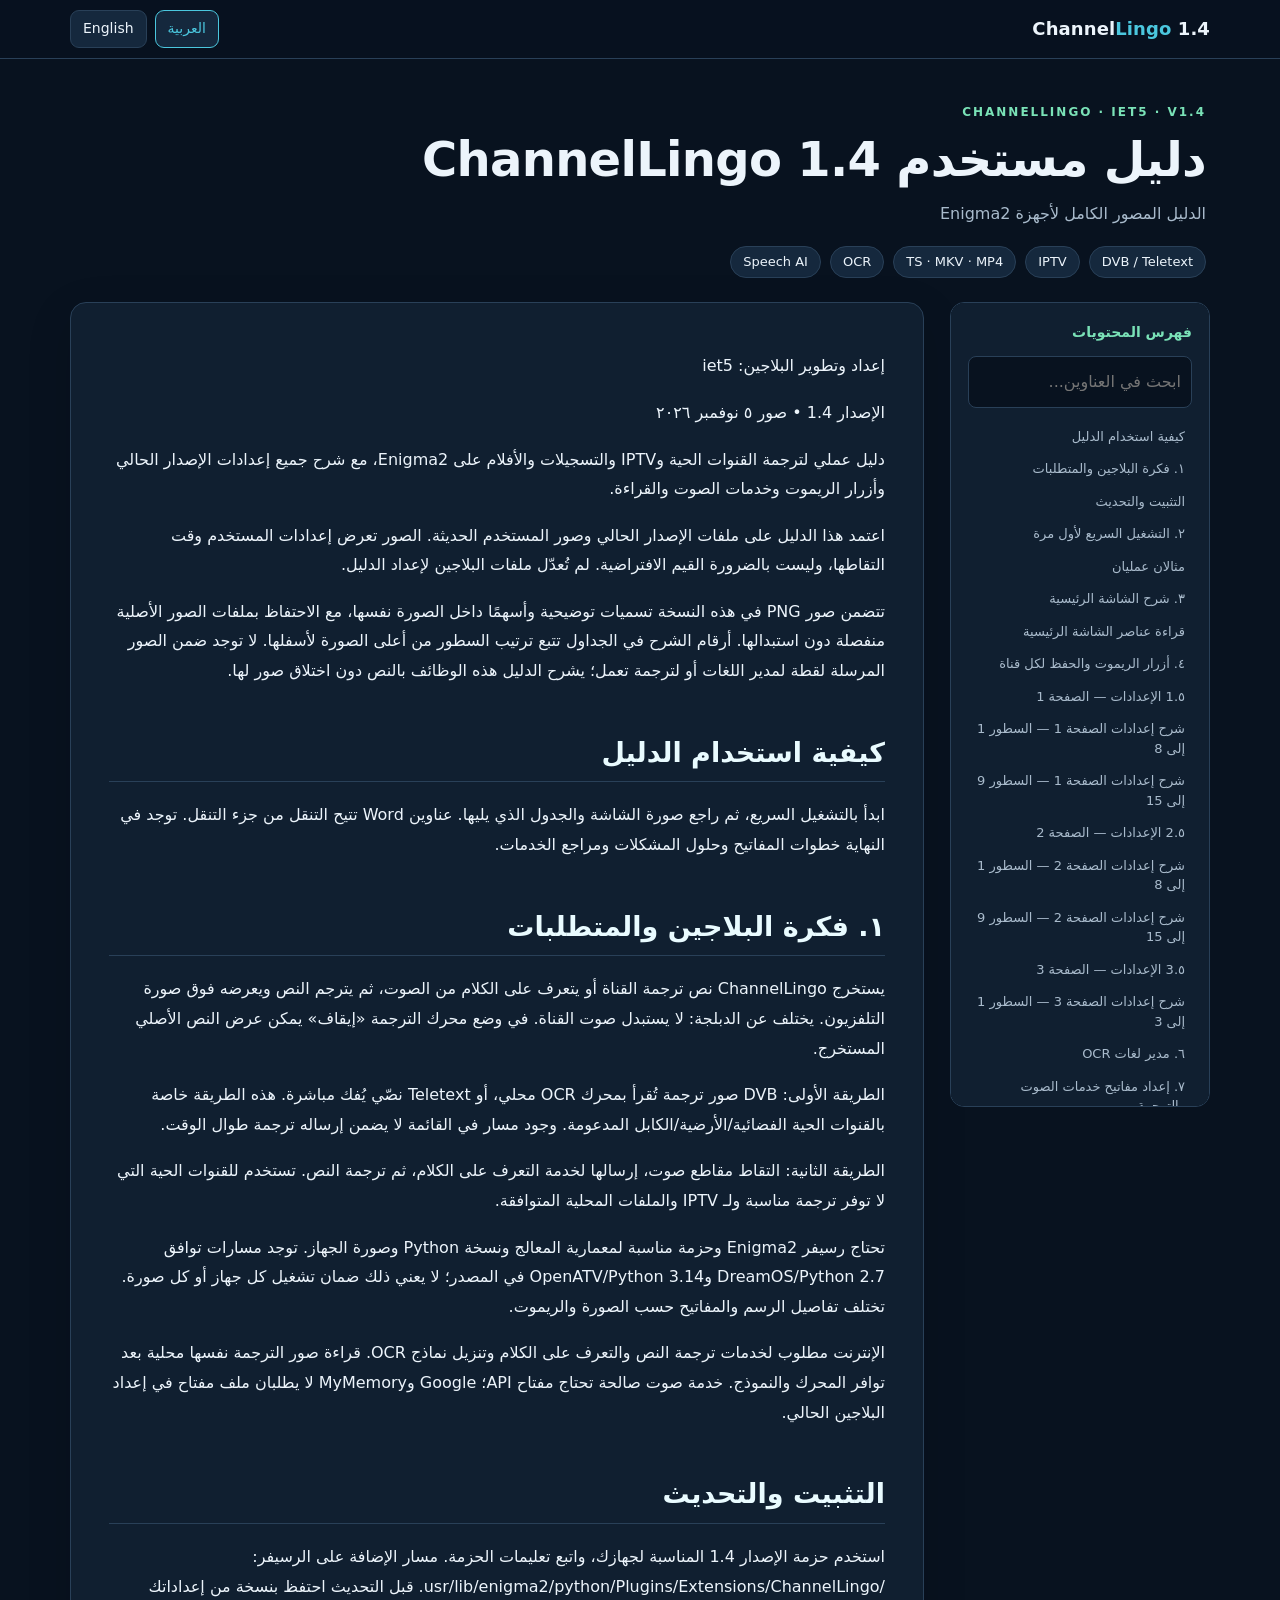
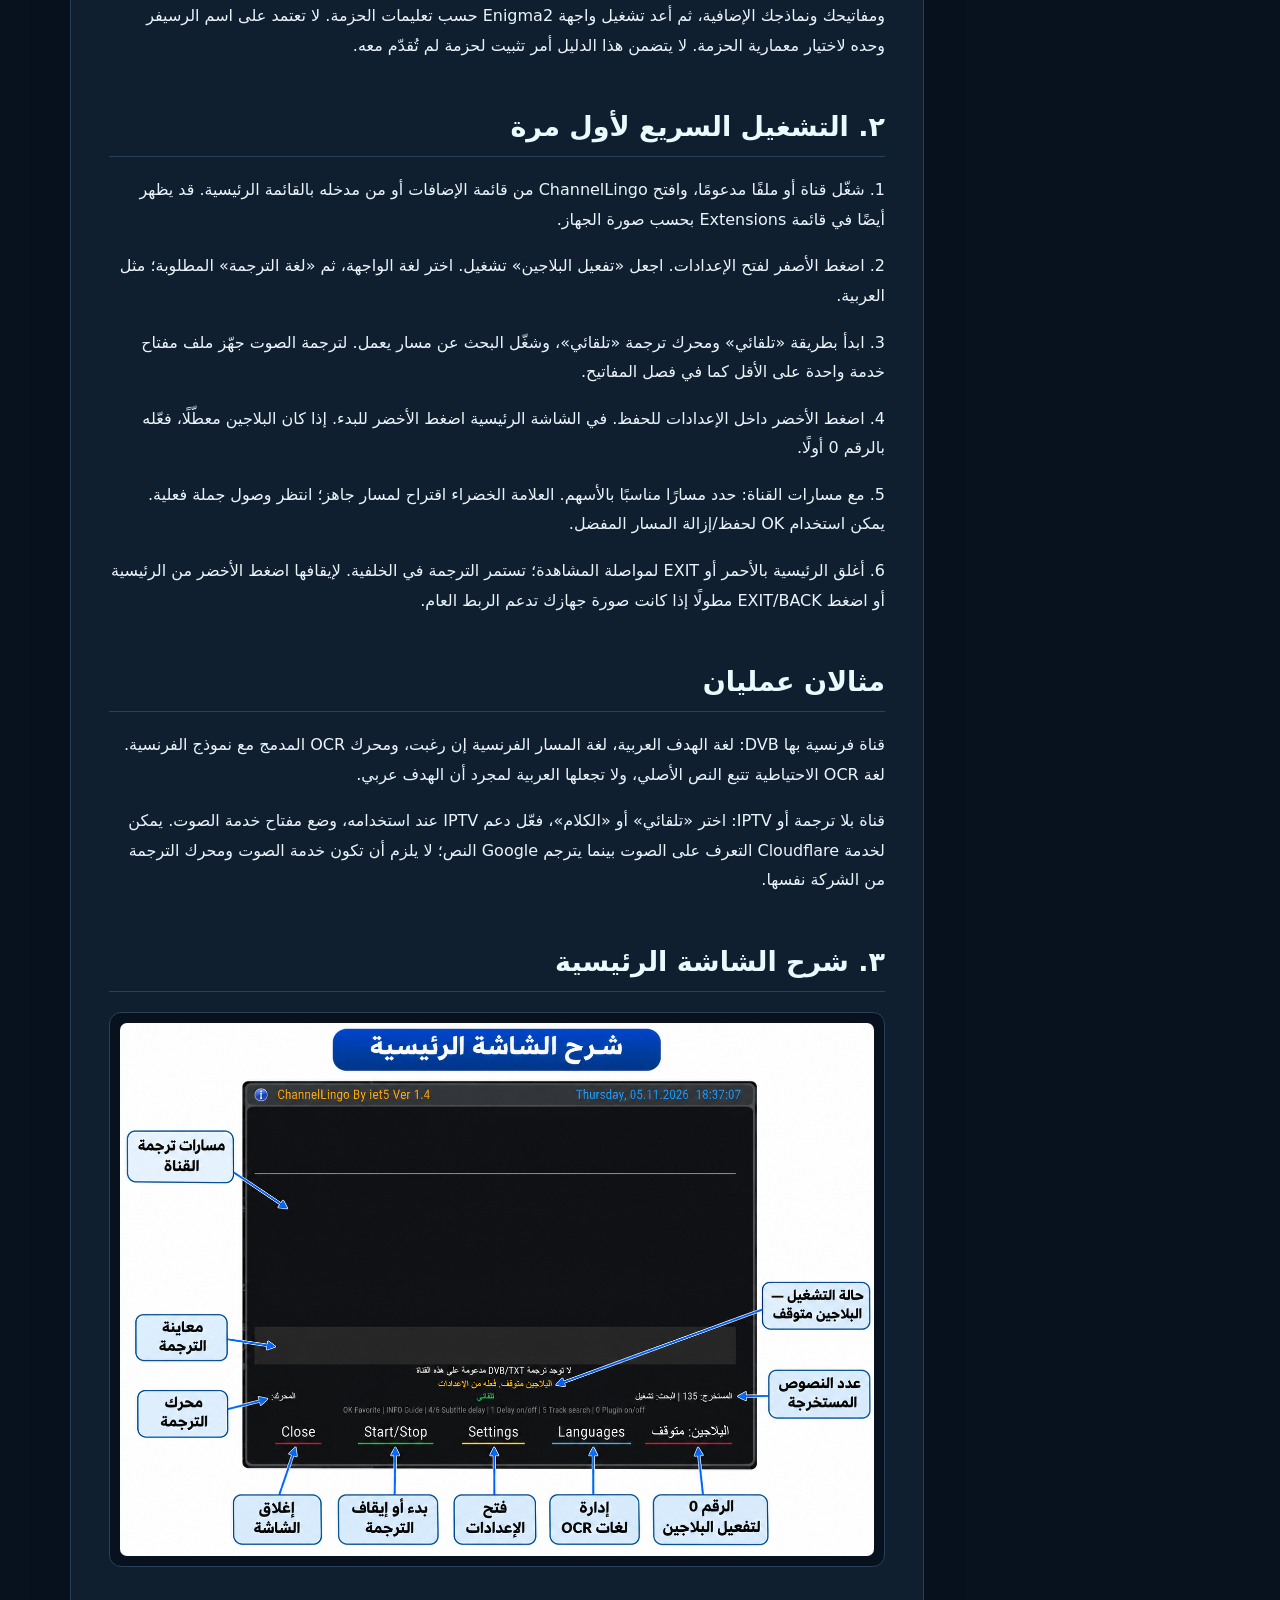
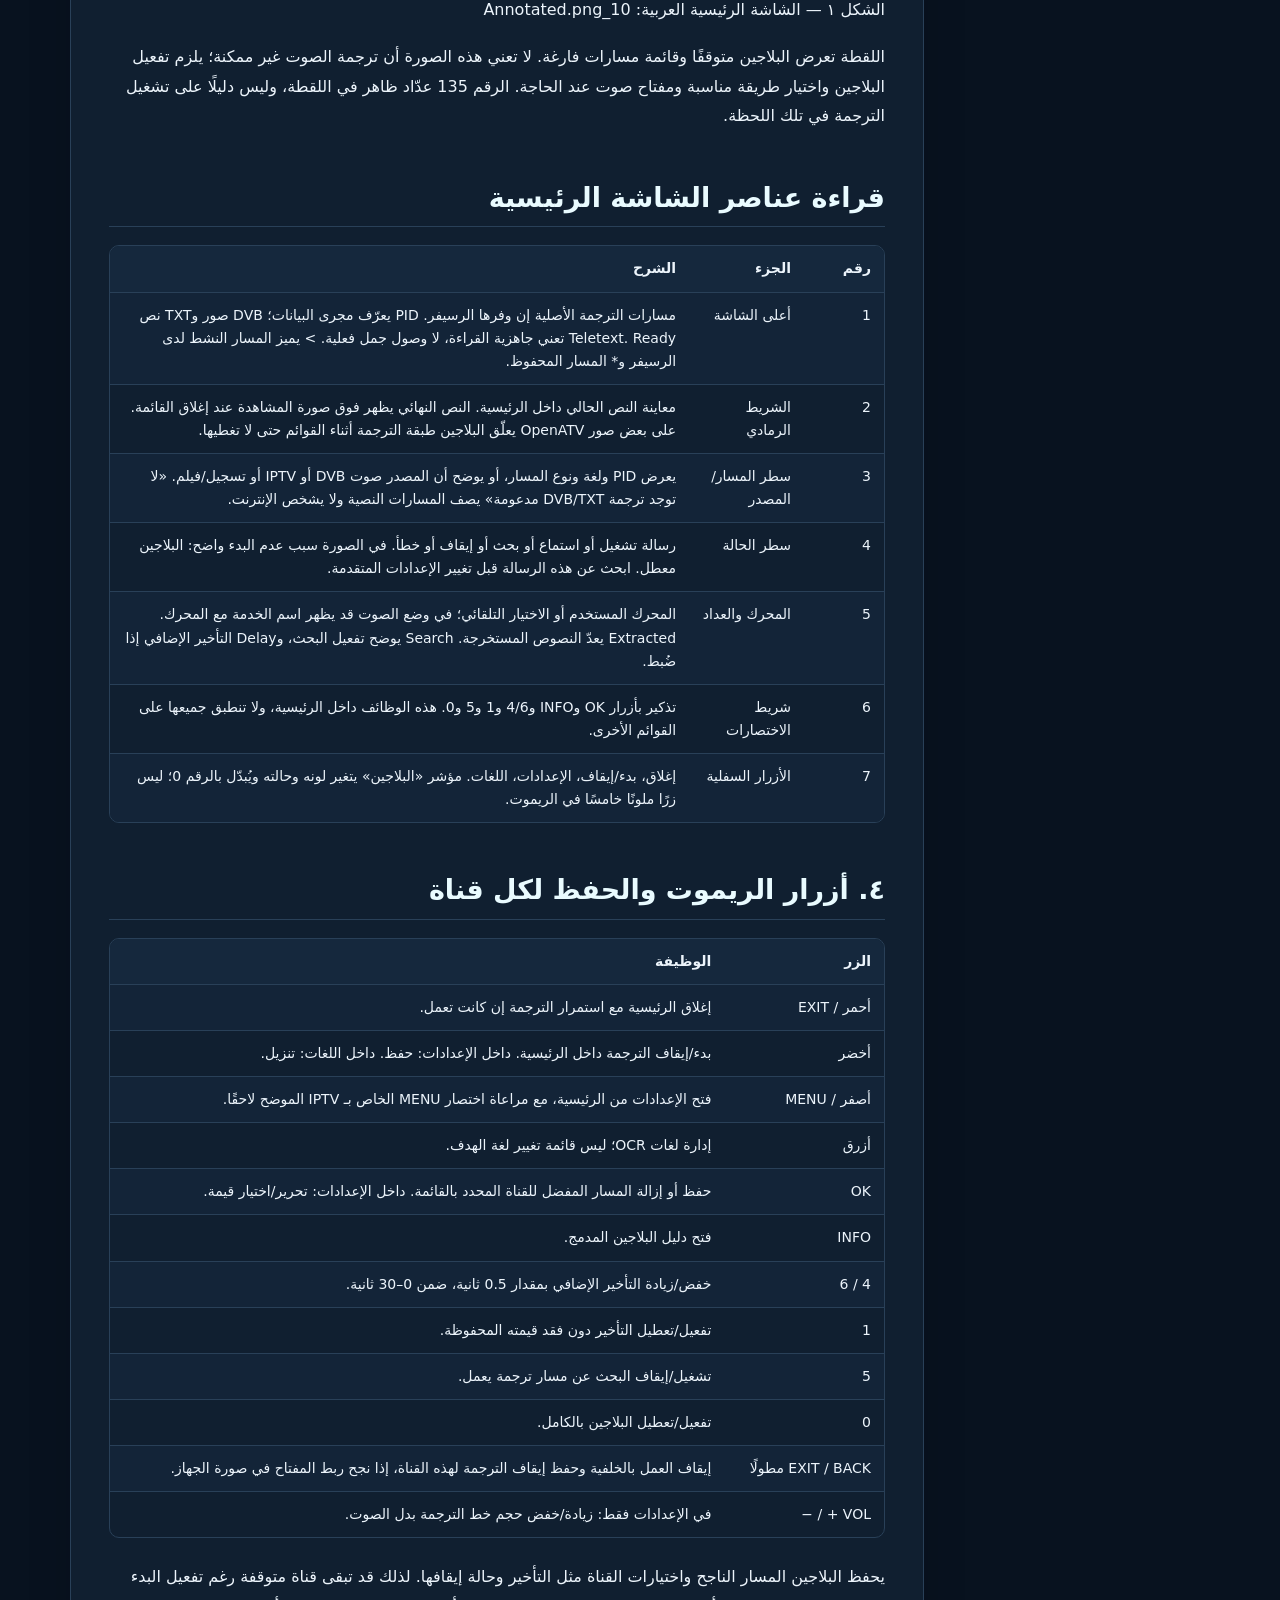
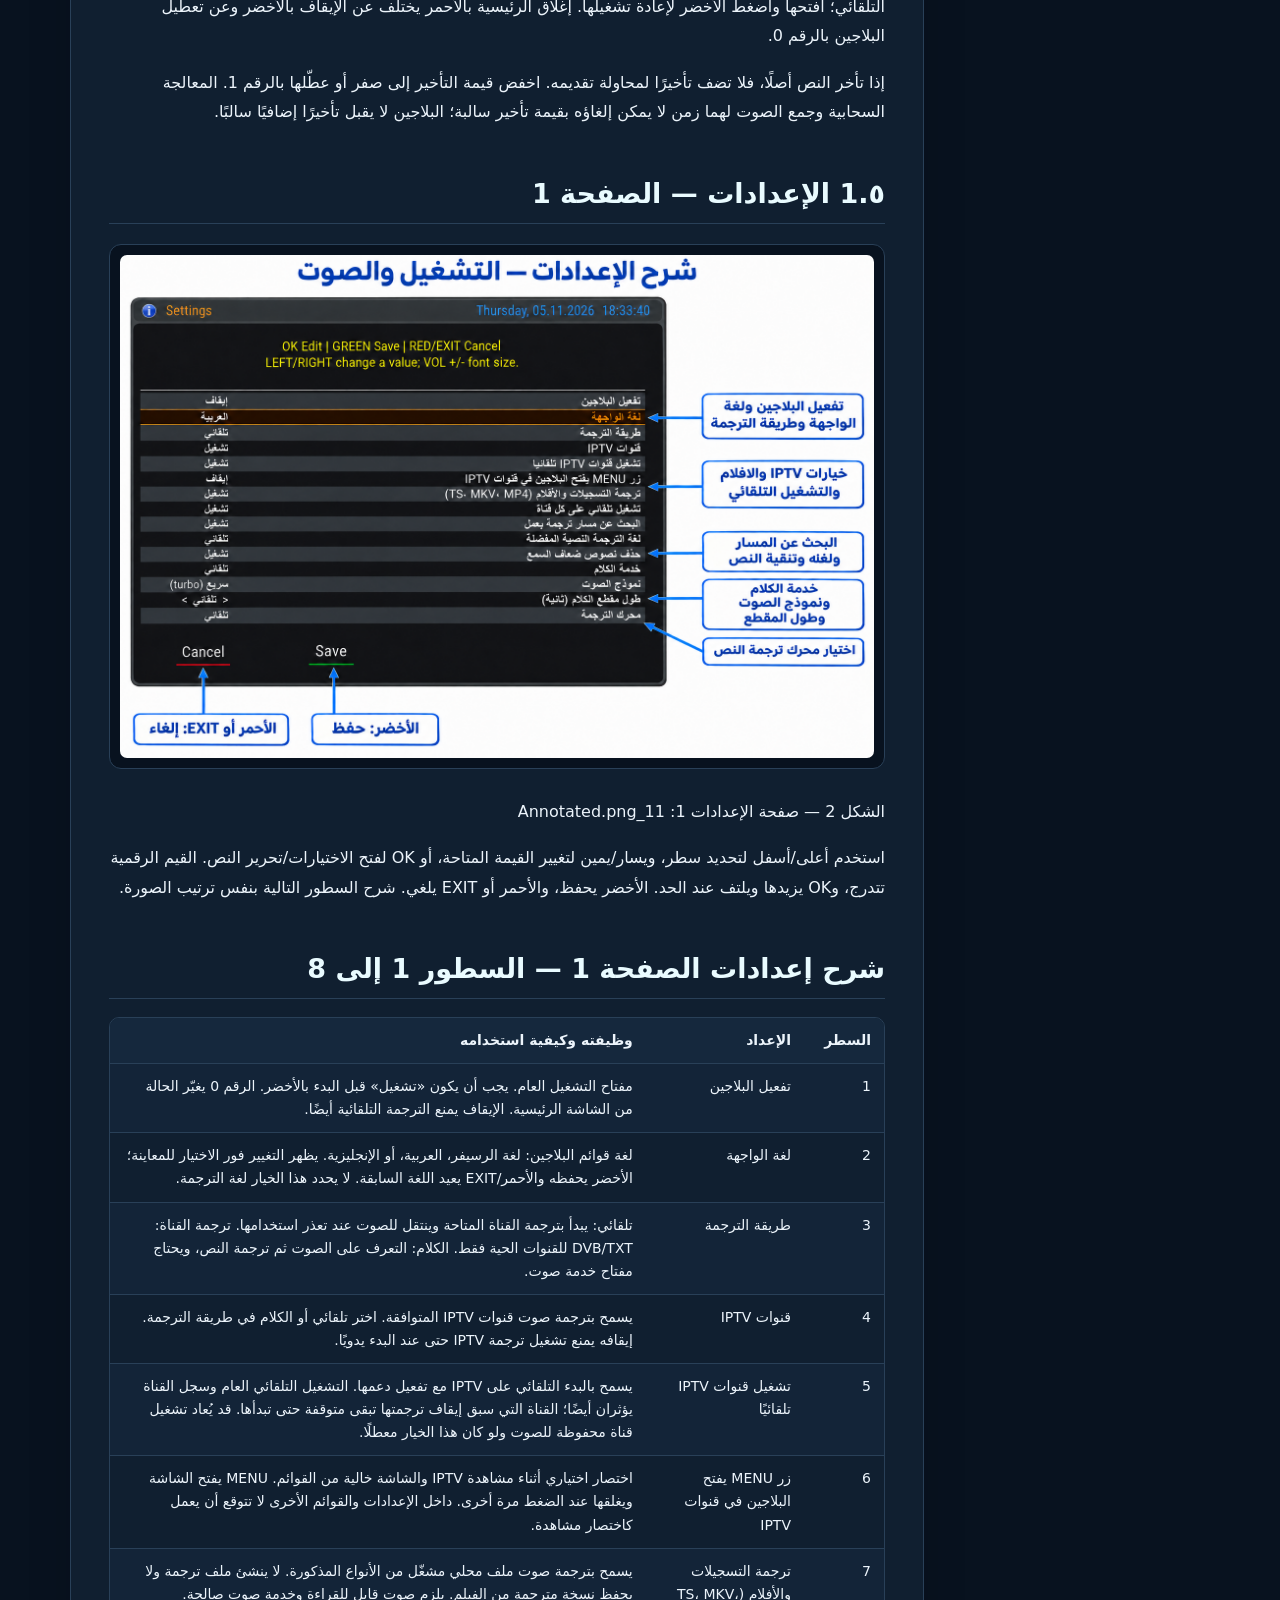
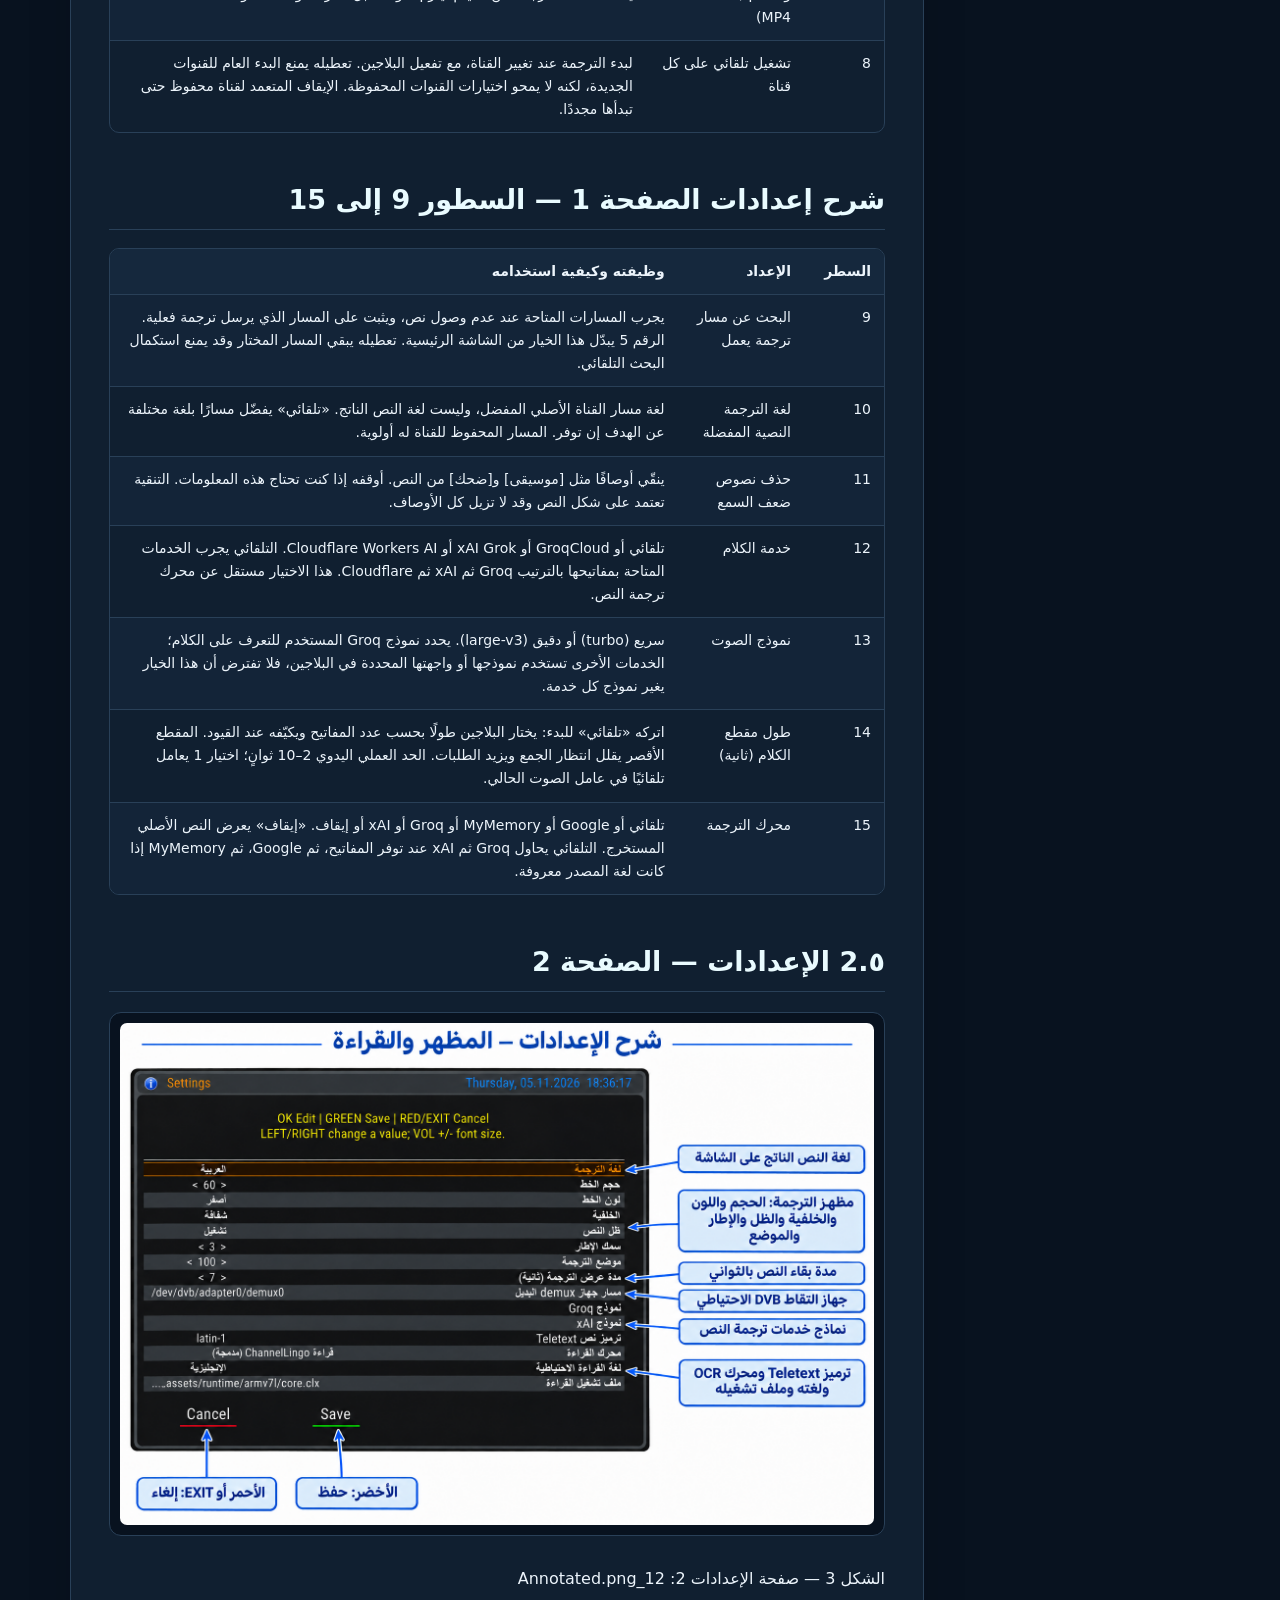
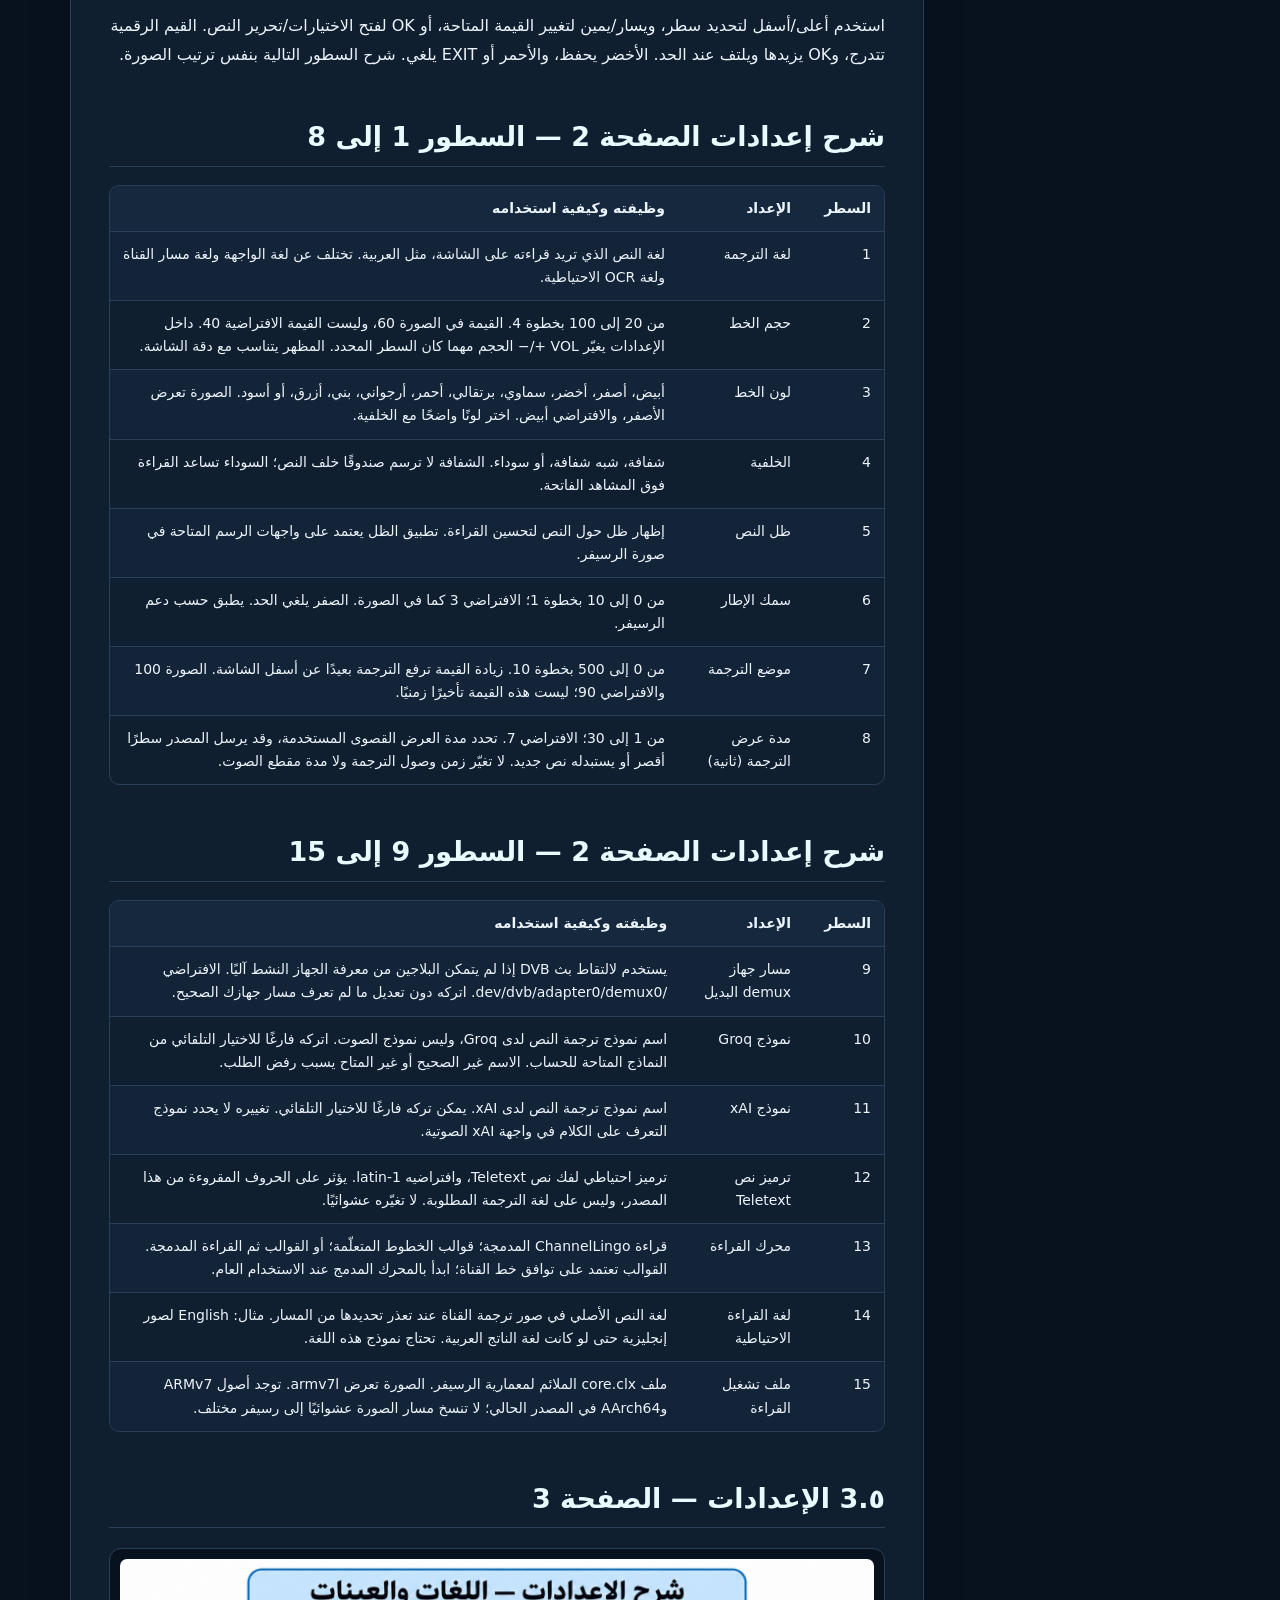
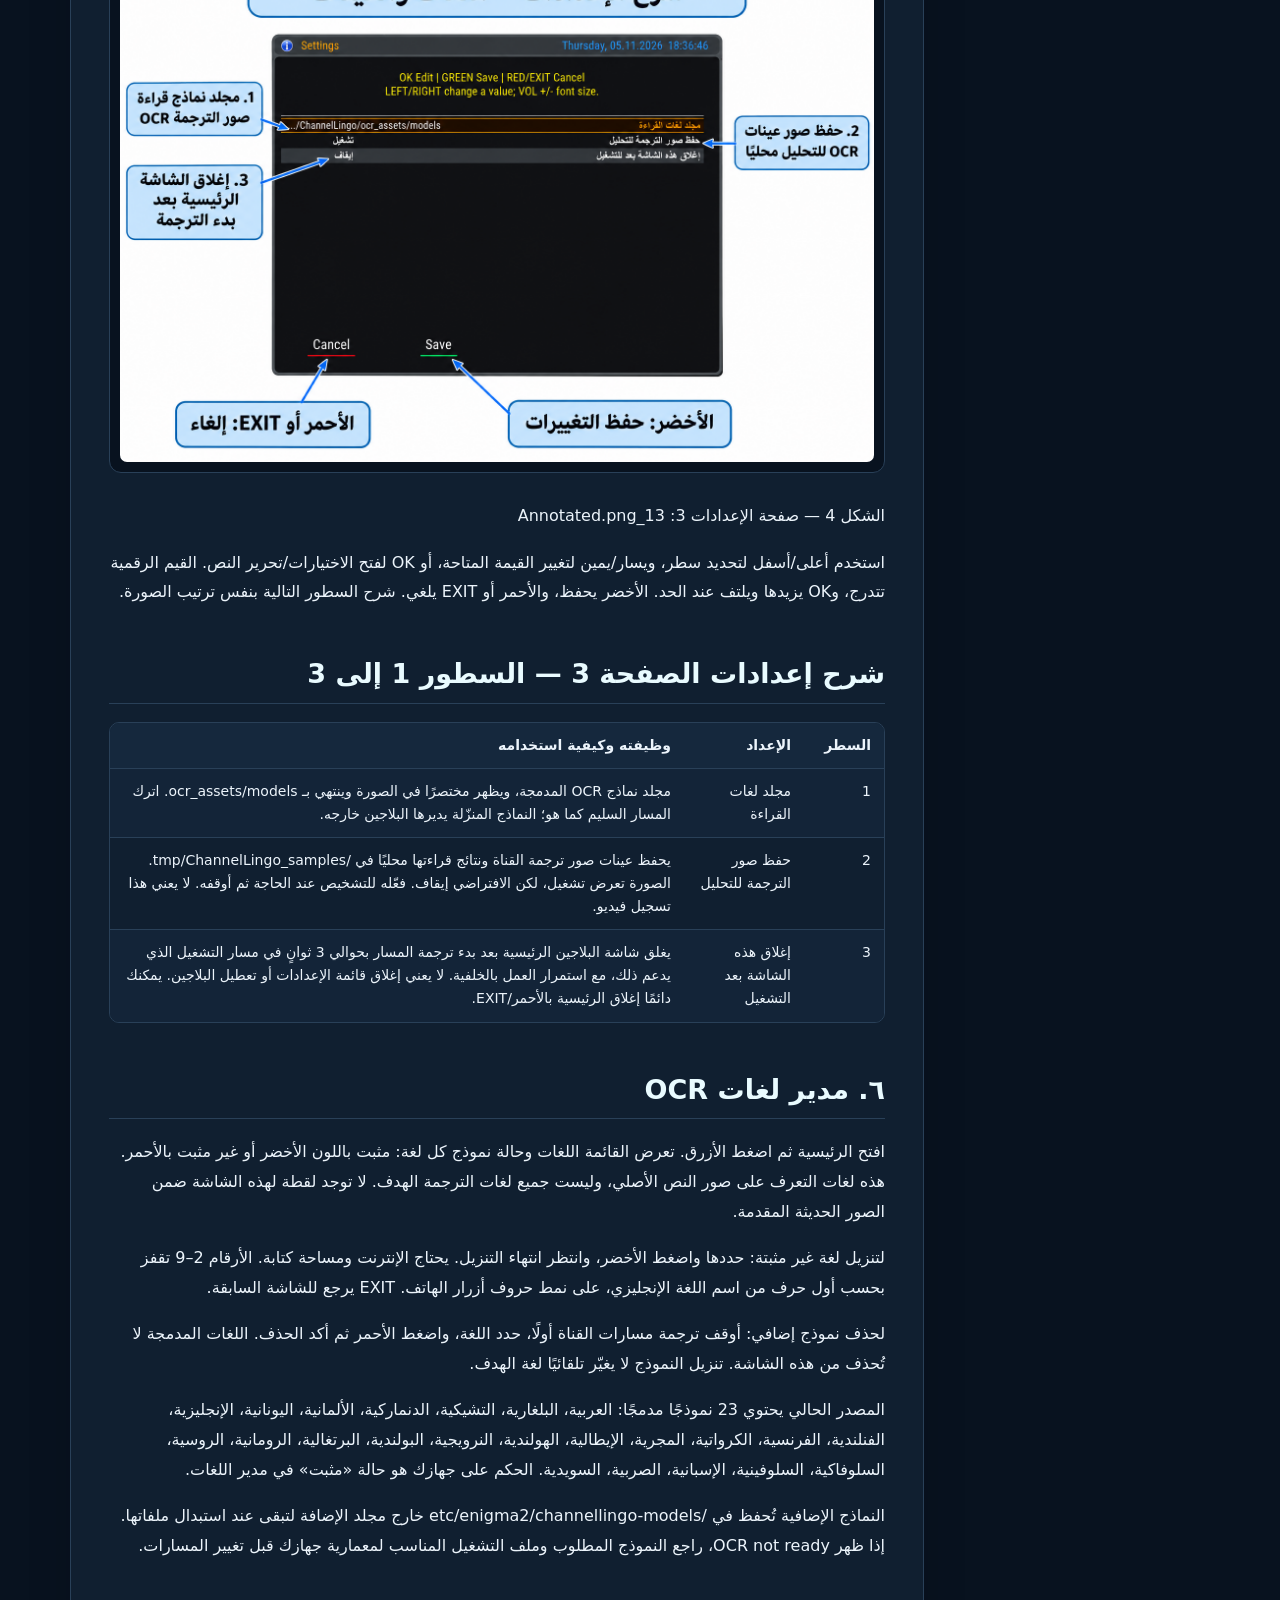
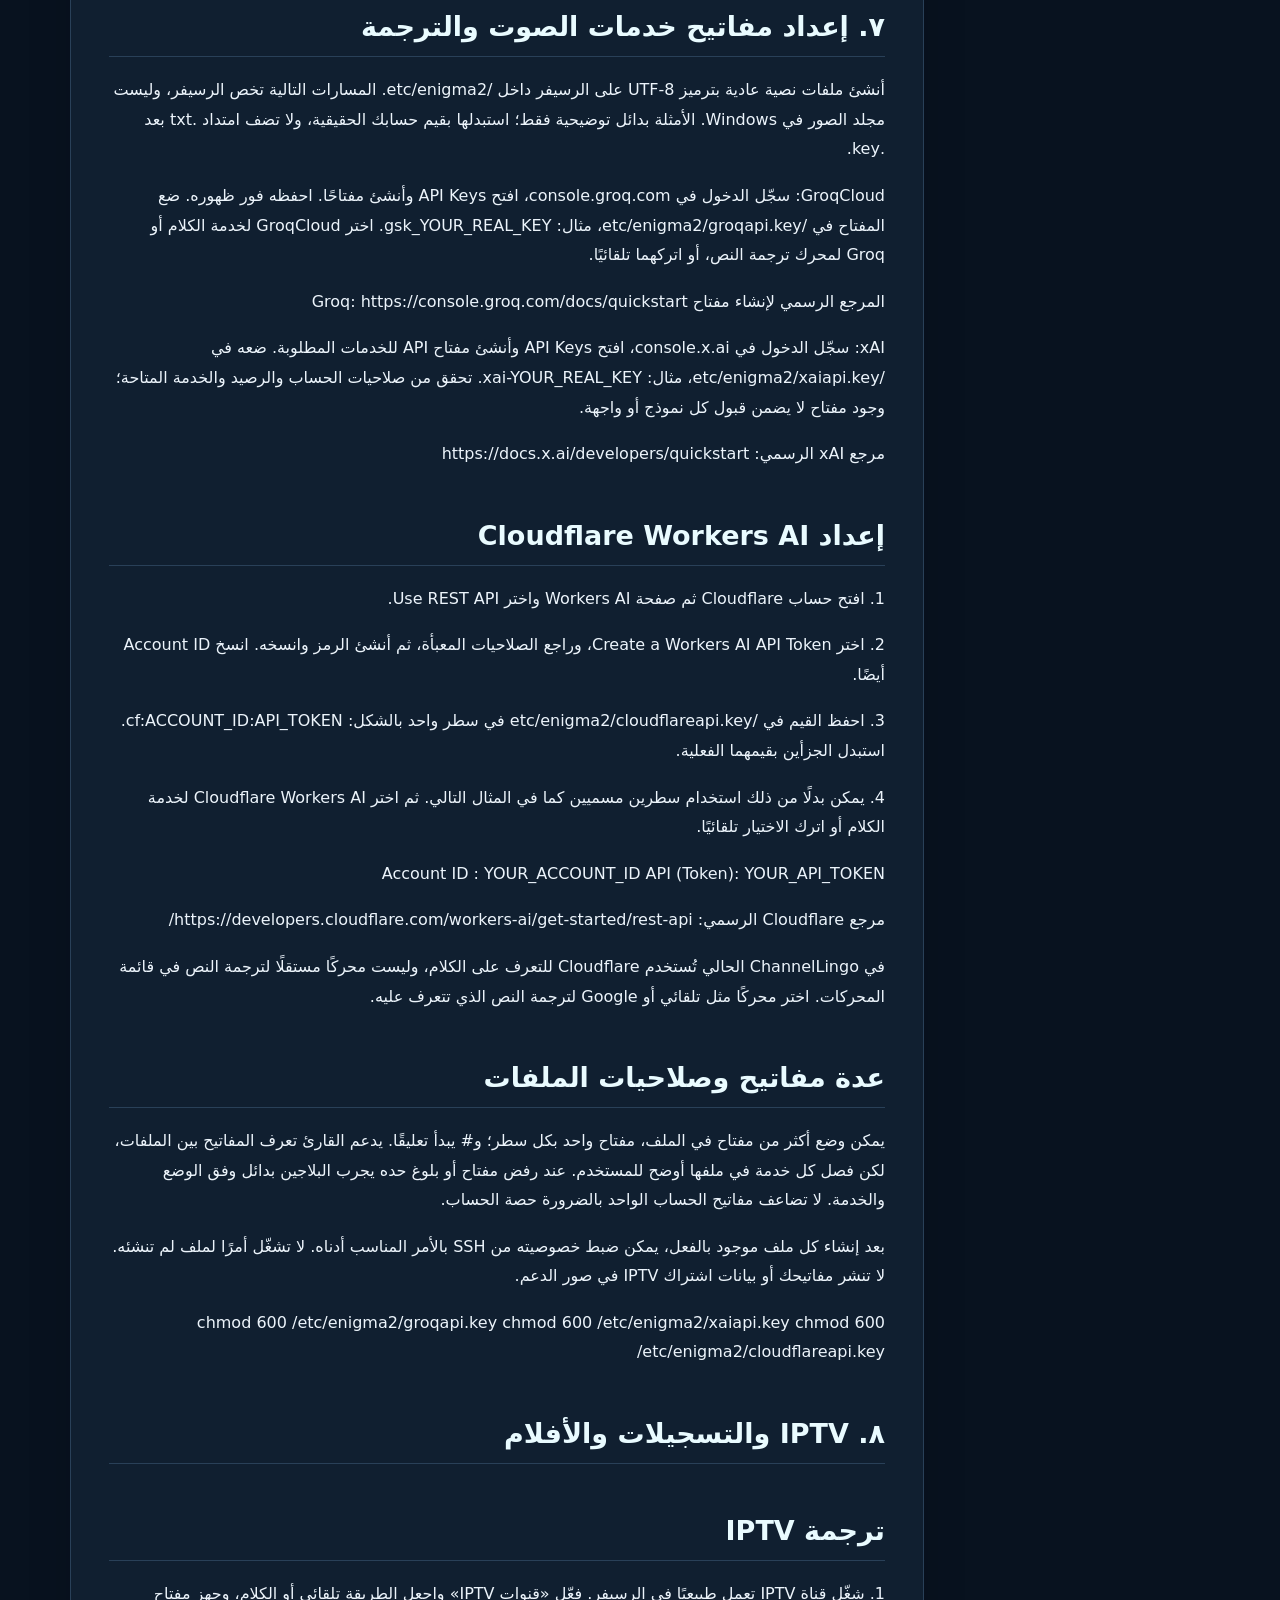
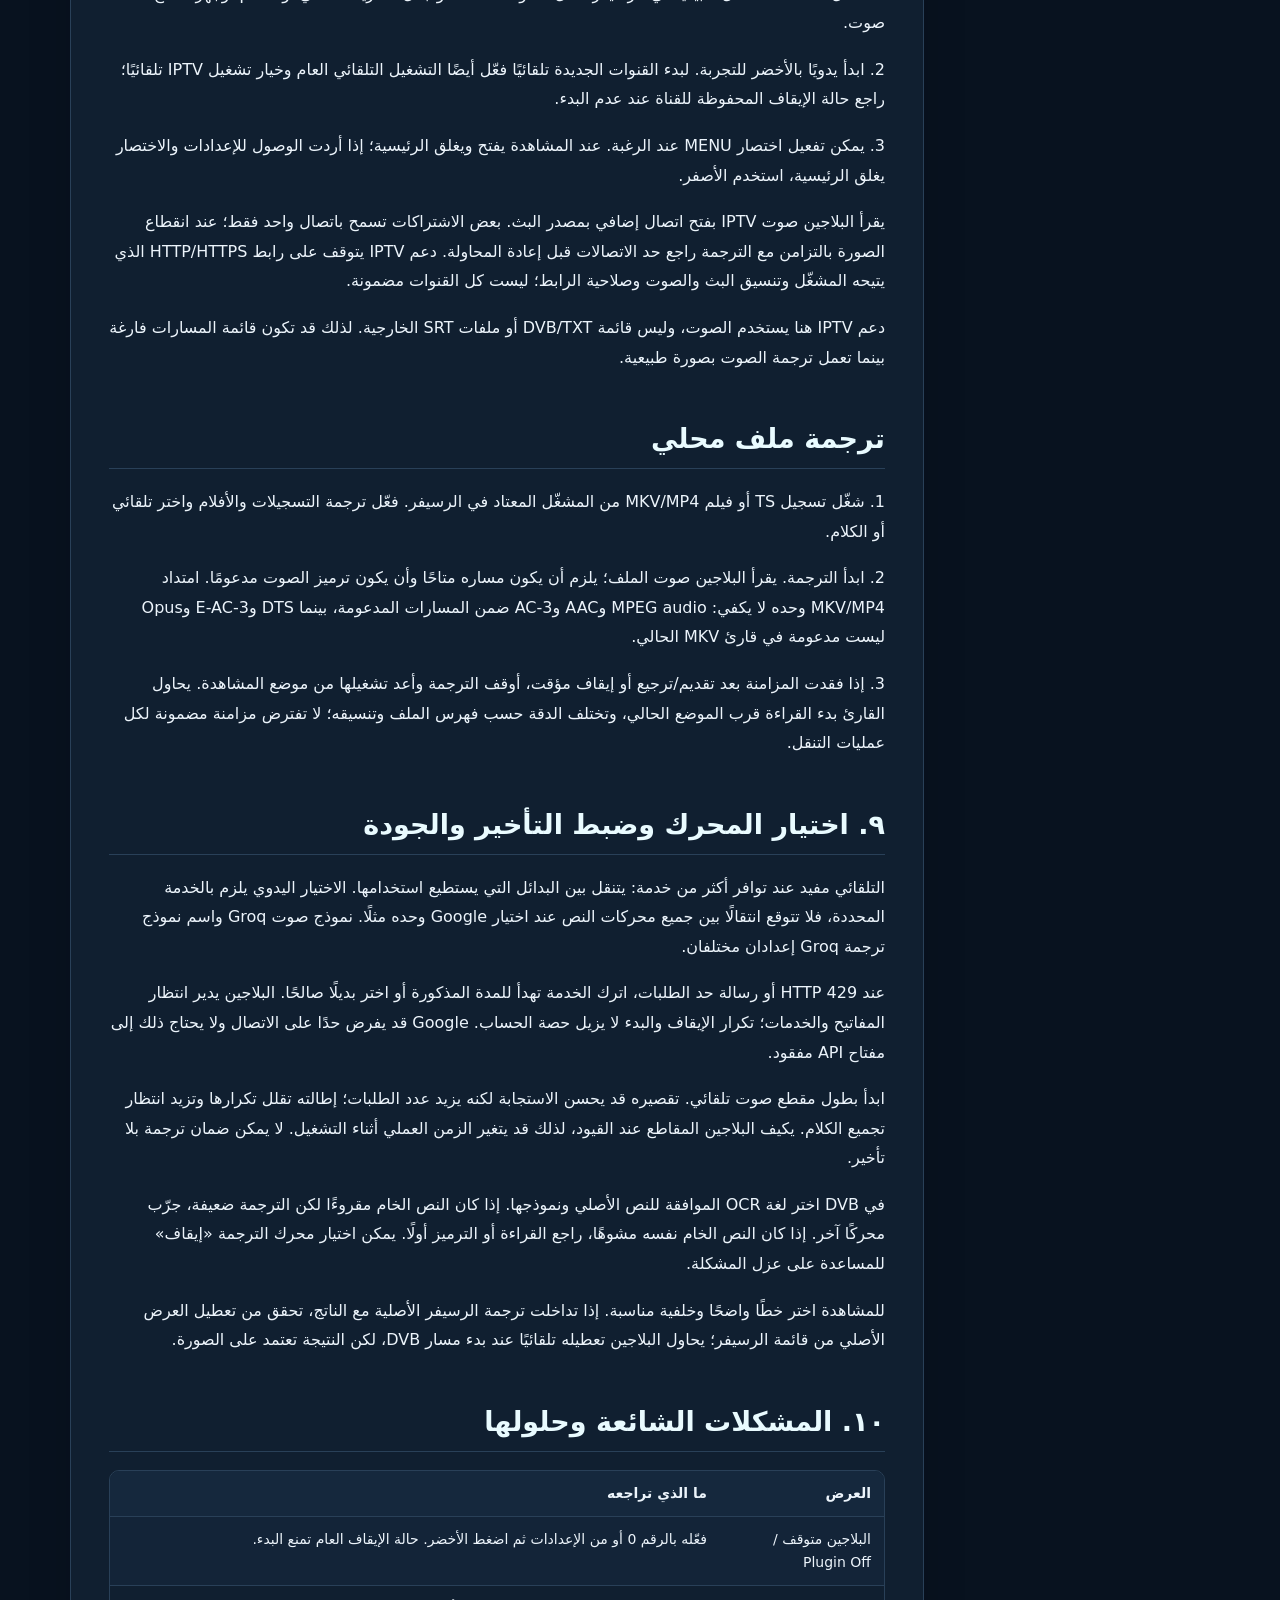
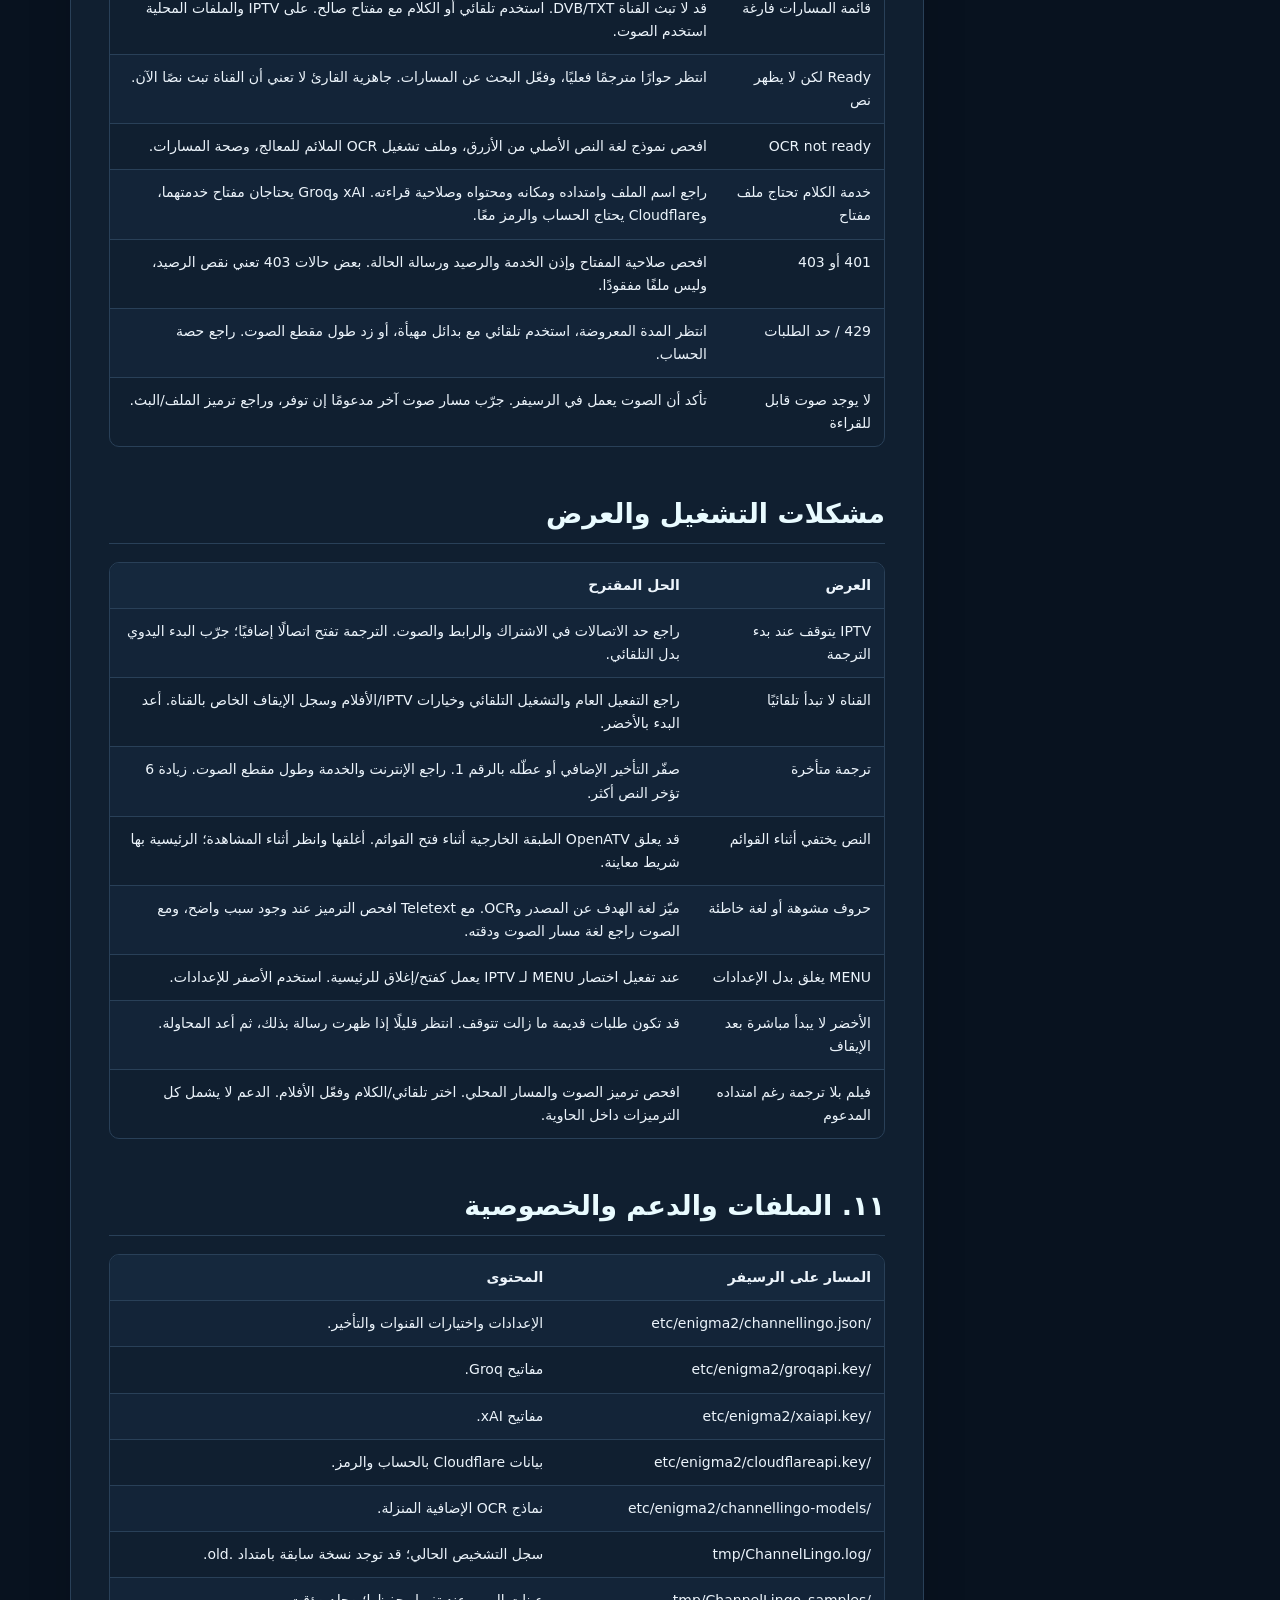
==== User Guide/ar.html @ 5ad0b8a0 "upload" ====
<!doctype html><html lang="ar" dir="rtl"><head><meta charset="utf-8"><meta name="viewport" content="width=device-width,initial-scale=1"><meta name="description" content="الدليل المصور الكامل لأجهزة Enigma2"><title>دليل مستخدم ChannelLingo 1.4 | iet5</title><link rel="stylesheet" href="style.css"><script src="app.js" defer></script></head><body>
<header class="topbar"><div class="topbar-inner"><a class="brand" href="index.html">Channel<span>Lingo</span> 1.4</a><nav class="navlinks"><a href="ar.html" class="active" lang="ar">العربية</a><a href="en.html" class="" lang="en">English</a></nav></div></header>
<section class="hero"><div class="eyebrow">ChannelLingo · iet5 · v1.4</div><h1>دليل مستخدم ChannelLingo 1.4</h1><p>الدليل المصور الكامل لأجهزة Enigma2</p><div class="pills"><span class="pill">DVB / Teletext</span><span class="pill">IPTV</span><span class="pill">TS · MKV · MP4</span><span class="pill">OCR</span><span class="pill">Speech AI</span></div></section>
<div class="layout"><aside class="sidebar"><h2>فهرس المحتويات</h2><input id="toc-search" type="search" placeholder="ابحث في العناوين..." aria-label="ابحث في العناوين..."><ul class="toc"><li><a class="" href="#section-1">كيفية استخدام الدليل</a></li><li><a class="" href="#section-2">١. فكرة البلاجين والمتطلبات</a></li><li><a class="" href="#section-3">التثبيت والتحديث</a></li><li><a class="" href="#section-4">٢. التشغيل السريع لأول مرة</a></li><li><a class="" href="#section-5">مثالان عمليان</a></li><li><a class="" href="#section-6">٣. شرح الشاشة الرئيسية</a></li><li><a class="" href="#section-7">قراءة عناصر الشاشة الرئيسية</a></li><li><a class="" href="#section-8">٤. أزرار الريموت والحفظ لكل قناة</a></li><li><a class="" href="#section-9">٥.1 الإعدادات — الصفحة 1</a></li><li><a class="" href="#section-10">شرح إعدادات الصفحة 1 — السطور 1 إلى 8</a></li><li><a class="" href="#section-11">شرح إعدادات الصفحة 1 — السطور 9 إلى 15</a></li><li><a class="" href="#section-12">٥.2 الإعدادات — الصفحة 2</a></li><li><a class="" href="#section-13">شرح إعدادات الصفحة 2 — السطور 1 إلى 8</a></li><li><a class="" href="#section-14">شرح إعدادات الصفحة 2 — السطور 9 إلى 15</a></li><li><a class="" href="#section-15">٥.3 الإعدادات — الصفحة 3</a></li><li><a class="" href="#section-16">شرح إعدادات الصفحة 3 — السطور 1 إلى 3</a></li><li><a class="" href="#section-17">٦. مدير لغات OCR</a></li><li><a class="" href="#section-18">٧. إعداد مفاتيح خدمات الصوت والترجمة</a></li><li><a class="" href="#section-19">إعداد Cloudflare Workers AI</a></li><li><a class="" href="#section-20">عدة مفاتيح وصلاحيات الملفات</a></li><li><a class="" href="#section-21">٨. IPTV والتسجيلات والأفلام</a></li><li><a class="" href="#section-22">ترجمة IPTV</a></li><li><a class="" href="#section-23">ترجمة ملف محلي</a></li><li><a class="" href="#section-24">٩. اختيار المحرك وضبط التأخير والجودة</a></li><li><a class="" href="#section-25">١٠. المشكلات الشائعة وحلولها</a></li><li><a class="" href="#section-26">مشكلات التشغيل والعرض</a></li><li><a class="" href="#section-27">١١. الملفات والدعم والخصوصية</a></li></ul></aside><main class="content"><p class="intro">إعداد وتطوير البلاجين: iet5</p><p class="intro">الإصدار 1.4 • صور ٥ نوفمبر ٢٠٢٦</p><p>دليل عملي لترجمة القنوات الحية وIPTV والتسجيلات والأفلام على Enigma2، مع شرح جميع إعدادات الإصدار الحالي وأزرار الريموت وخدمات الصوت والقراءة.</p><p>اعتمد هذا الدليل على ملفات الإصدار الحالي وصور المستخدم الحديثة. الصور تعرض إعدادات المستخدم وقت التقاطها، وليست بالضرورة القيم الافتراضية. لم تُعدّل ملفات البلاجين لإعداد الدليل.</p><p>تتضمن صور PNG في هذه النسخة تسميات توضيحية وأسهمًا داخل الصورة نفسها، مع الاحتفاظ بملفات الصور الأصلية منفصلة دون استبدالها. أرقام الشرح في الجداول تتبع ترتيب السطور من أعلى الصورة لأسفلها. لا توجد ضمن الصور المرسلة لقطة لمدير اللغات أو لترجمة تعمل؛ يشرح الدليل هذه الوظائف بالنص دون اختلاق صور لها.</p><h2 id="section-1">كيفية استخدام الدليل</h2><p>ابدأ بالتشغيل السريع، ثم راجع صورة الشاشة والجدول الذي يليها. عناوين Word تتيح التنقل من جزء التنقل. توجد في النهاية خطوات المفاتيح وحلول المشكلات ومراجع الخدمات.</p><h2 id="section-2">١. فكرة البلاجين والمتطلبات</h2><p>يستخرج ChannelLingo نص ترجمة القناة أو يتعرف على الكلام من الصوت، ثم يترجم النص ويعرضه فوق صورة التلفزيون. يختلف عن الدبلجة: لا يستبدل صوت القناة. في وضع محرك الترجمة «إيقاف» يمكن عرض النص الأصلي المستخرج.</p><p>الطريقة الأولى: DVB صور ترجمة تُقرأ بمحرك OCR محلي، أو Teletext نصّي يُفك مباشرة. هذه الطريقة خاصة بالقنوات الحية الفضائية/الأرضية/الكابل المدعومة. وجود مسار في القائمة لا يضمن إرساله ترجمة طوال الوقت.</p><p>الطريقة الثانية: التقاط مقاطع صوت، إرسالها لخدمة التعرف على الكلام، ثم ترجمة النص. تستخدم للقنوات الحية التي لا توفر ترجمة مناسبة ولـ IPTV والملفات المحلية المتوافقة.</p><p>تحتاج رسيفر Enigma2 وحزمة مناسبة لمعمارية المعالج ونسخة Python وصورة الجهاز. توجد مسارات توافق DreamOS/Python 2.7 وOpenATV/Python 3.14 في المصدر؛ لا يعني ذلك ضمان تشغيل كل جهاز أو كل صورة. تختلف تفاصيل الرسم والمفاتيح حسب الصورة والريموت.</p><p>الإنترنت مطلوب لخدمات ترجمة النص والتعرف على الكلام وتنزيل نماذج OCR. قراءة صور الترجمة نفسها محلية بعد توافر المحرك والنموذج. خدمة صوت صالحة تحتاج مفتاح API؛ Google وMyMemory لا يطلبان ملف مفتاح في إعداد البلاجين الحالي.</p><h2 id="section-3">التثبيت والتحديث</h2><p>استخدم حزمة الإصدار 1.4 المناسبة لجهازك، واتبع تعليمات الحزمة. مسار الإضافة على الرسيفر: /usr/lib/enigma2/python/Plugins/Extensions/ChannelLingo. قبل التحديث احتفظ بنسخة من إعداداتك ومفاتيحك ونماذجك الإضافية، ثم أعد تشغيل واجهة Enigma2 حسب تعليمات الحزمة. لا تعتمد على اسم الرسيفر وحده لاختيار معمارية الحزمة. لا يتضمن هذا الدليل أمر تثبيت لحزمة لم تُقدّم معه.</p><h2 id="section-4">٢. التشغيل السريع لأول مرة</h2><p>1. شغّل قناة أو ملفًا مدعومًا، وافتح ChannelLingo من قائمة الإضافات أو من مدخله بالقائمة الرئيسية. قد يظهر أيضًا في قائمة Extensions بحسب صورة الجهاز.</p><p>2. اضغط الأصفر لفتح الإعدادات. اجعل «تفعيل البلاجين» تشغيل. اختر لغة الواجهة، ثم «لغة الترجمة» المطلوبة؛ مثل العربية.</p><p>3. ابدأ بطريقة «تلقائي» ومحرك ترجمة «تلقائي»، وشغّل البحث عن مسار يعمل. لترجمة الصوت جهّز ملف مفتاح خدمة واحدة على الأقل كما في فصل المفاتيح.</p><p>4. اضغط الأخضر داخل الإعدادات للحفظ. في الشاشة الرئيسية اضغط الأخضر للبدء. إذا كان البلاجين معطّلًا، فعّله بالرقم 0 أولًا.</p><p>5. مع مسارات القناة: حدد مسارًا مناسبًا بالأسهم. العلامة الخضراء اقتراح لمسار جاهز؛ انتظر وصول جملة فعلية. يمكن استخدام OK لحفظ/إزالة المسار المفضل.</p><p>6. أغلق الرئيسية بالأحمر أو EXIT لمواصلة المشاهدة؛ تستمر الترجمة في الخلفية. لإيقافها اضغط الأخضر من الرئيسية أو اضغط EXIT/BACK مطولًا إذا كانت صورة جهازك تدعم الربط العام.</p><h2 id="section-5">مثالان عمليان</h2><p>قناة فرنسية بها DVB: لغة الهدف العربية، لغة المسار الفرنسية إن رغبت، ومحرك OCR المدمج مع نموذج الفرنسية. لغة OCR الاحتياطية تتبع النص الأصلي، ولا تجعلها العربية لمجرد أن الهدف عربي.</p><p>قناة بلا ترجمة أو IPTV: اختر «تلقائي» أو «الكلام»، فعّل دعم IPTV عند استخدامه، وضع مفتاح خدمة الصوت. يمكن لخدمة Cloudflare التعرف على الصوت بينما يترجم Google النص؛ لا يلزم أن تكون خدمة الصوت ومحرك الترجمة من الشركة نفسها.</p><h2 id="section-6">٣. شرح الشاشة الرئيسية</h2><p></p><figure><img src="assets/ar-386230fc61ec.png" loading="lazy" alt="ChannelLingo ar screenshot" /></figure><p>الشكل ١ — الشاشة الرئيسية العربية: 10_Annotated.png</p><p>اللقطة تعرض البلاجين متوقفًا وقائمة مسارات فارغة. لا تعني هذه الصورة أن ترجمة الصوت غير ممكنة؛ يلزم تفعيل البلاجين واختيار طريقة مناسبة ومفتاح صوت عند الحاجة. الرقم 135 عدّاد ظاهر في اللقطة، وليس دليلًا على تشغيل الترجمة في تلك اللحظة.</p><h2 id="section-7">قراءة عناصر الشاشة الرئيسية</h2><div class="table-wrap"><table><tr><th>رقم</th><th>الجزء</th><th>الشرح</th></tr><tr><td>1</td><td>أعلى الشاشة</td><td>مسارات الترجمة الأصلية إن وفرها الرسيفر. PID يعرّف مجرى البيانات؛ DVB صور وTXT نص Teletext. Ready تعني جاهزية القراءة، لا وصول جمل فعلية. &gt; يميز المسار النشط لدى الرسيفر و* المسار المحفوظ.</td></tr><tr><td>2</td><td>الشريط الرمادي</td><td>معاينة النص الحالي داخل الرئيسية. النص النهائي يظهر فوق صورة المشاهدة عند إغلاق القائمة. على بعض صور OpenATV يعلّق البلاجين طبقة الترجمة أثناء القوائم حتى لا تغطيها.</td></tr><tr><td>3</td><td>سطر المسار/المصدر</td><td>يعرض PID ولغة ونوع المسار، أو يوضح أن المصدر صوت DVB أو IPTV أو تسجيل/فيلم. «لا توجد ترجمة DVB/TXT مدعومة» يصف المسارات النصية ولا يشخص الإنترنت.</td></tr><tr><td>4</td><td>سطر الحالة</td><td>رسالة تشغيل أو استماع أو بحث أو إيقاف أو خطأ. في الصورة سبب عدم البدء واضح: البلاجين معطل. ابحث عن هذه الرسالة قبل تغيير الإعدادات المتقدمة.</td></tr><tr><td>5</td><td>المحرك والعداد</td><td>المحرك المستخدم أو الاختيار التلقائي؛ في وضع الصوت قد يظهر اسم الخدمة مع المحرك. Extracted يعدّ النصوص المستخرجة. Search يوضح تفعيل البحث، وDelay التأخير الإضافي إذا ضُبط.</td></tr><tr><td>6</td><td>شريط الاختصارات</td><td>تذكير بأزرار OK وINFO و4/6 و1 و5 و0. هذه الوظائف داخل الرئيسية، ولا تنطبق جميعها على القوائم الأخرى.</td></tr><tr><td>7</td><td>الأزرار السفلية</td><td>إغلاق، بدء/إيقاف، الإعدادات، اللغات. مؤشر «البلاجين» يتغير لونه وحالته ويُبدّل بالرقم 0؛ ليس زرًا ملونًا خامسًا في الريموت.</td></tr></table></div><h2 id="section-8">٤. أزرار الريموت والحفظ لكل قناة</h2><div class="table-wrap"><table><tr><th>الزر</th><th>الوظيفة</th></tr><tr><td>أحمر / EXIT</td><td>إغلاق الرئيسية مع استمرار الترجمة إن كانت تعمل.</td></tr><tr><td>أخضر</td><td>بدء/إيقاف الترجمة داخل الرئيسية. داخل الإعدادات: حفظ. داخل اللغات: تنزيل.</td></tr><tr><td>أصفر / MENU</td><td>فتح الإعدادات من الرئيسية، مع مراعاة اختصار MENU الخاص بـ IPTV الموضح لاحقًا.</td></tr><tr><td>أزرق</td><td>إدارة لغات OCR؛ ليس قائمة تغيير لغة الهدف.</td></tr><tr><td>OK</td><td>حفظ أو إزالة المسار المفضل للقناة المحدد بالقائمة. داخل الإعدادات: تحرير/اختيار قيمة.</td></tr><tr><td>INFO</td><td>فتح دليل البلاجين المدمج.</td></tr><tr><td>4 / 6</td><td>خفض/زيادة التأخير الإضافي بمقدار 0.5 ثانية، ضمن 0–30 ثانية.</td></tr><tr><td>1</td><td>تفعيل/تعطيل التأخير دون فقد قيمته المحفوظة.</td></tr><tr><td>5</td><td>تشغيل/إيقاف البحث عن مسار ترجمة يعمل.</td></tr><tr><td>0</td><td>تفعيل/تعطيل البلاجين بالكامل.</td></tr><tr><td>EXIT / BACK مطولًا</td><td>إيقاف العمل بالخلفية وحفظ إيقاف الترجمة لهذه القناة، إذا نجح ربط المفتاح في صورة الجهاز.</td></tr><tr><td>VOL + / −</td><td>في الإعدادات فقط: زيادة/خفض حجم خط الترجمة بدل الصوت.</td></tr></table></div><p>يحفظ البلاجين المسار الناجح واختيارات القناة مثل التأخير وحالة إيقافها. لذلك قد تبقى قناة متوقفة رغم تفعيل البدء التلقائي؛ افتحها واضغط الأخضر لإعادة تشغيلها. إغلاق الرئيسية بالأحمر يختلف عن الإيقاف بالأخضر وعن تعطيل البلاجين بالرقم 0.</p><p>إذا تأخر النص أصلًا، فلا تضف تأخيرًا لمحاولة تقديمه. اخفض قيمة التأخير إلى صفر أو عطّلها بالرقم 1. المعالجة السحابية وجمع الصوت لهما زمن لا يمكن إلغاؤه بقيمة تأخير سالبة؛ البلاجين لا يقبل تأخيرًا إضافيًا سالبًا.</p><h2 id="section-9">٥.1 الإعدادات — الصفحة 1</h2><p></p><figure><img src="assets/ar-0e1deb48fd15.png" loading="lazy" alt="ChannelLingo ar screenshot" /></figure><p>الشكل 2 — صفحة الإعدادات 1: 11_Annotated.png</p><p>استخدم أعلى/أسفل لتحديد سطر، ويسار/يمين لتغيير القيمة المتاحة، أو OK لفتح الاختيارات/تحرير النص. القيم الرقمية تتدرج، وOK يزيدها ويلتف عند الحد. الأخضر يحفظ، والأحمر أو EXIT يلغي. شرح السطور التالية بنفس ترتيب الصورة.</p><h2 id="section-10">شرح إعدادات الصفحة 1 — السطور 1 إلى 8</h2><div class="table-wrap"><table><tr><th>السطر</th><th>الإعداد</th><th>وظيفته وكيفية استخدامه</th></tr><tr><td>1</td><td>تفعيل البلاجين</td><td>مفتاح التشغيل العام. يجب أن يكون «تشغيل» قبل البدء بالأخضر. الرقم 0 يغيّر الحالة من الشاشة الرئيسية. الإيقاف يمنع الترجمة التلقائية أيضًا.</td></tr><tr><td>2</td><td>لغة الواجهة</td><td>لغة قوائم البلاجين: لغة الرسيفر، العربية، أو الإنجليزية. يظهر التغيير فور الاختيار للمعاينة؛ الأخضر يحفظه والأحمر/EXIT يعيد اللغة السابقة. لا يحدد هذا الخيار لغة الترجمة.</td></tr><tr><td>3</td><td>طريقة الترجمة</td><td>تلقائي: يبدأ بترجمة القناة المتاحة وينتقل للصوت عند تعذر استخدامها. ترجمة القناة: DVB/TXT للقنوات الحية فقط. الكلام: التعرف على الصوت ثم ترجمة النص، ويحتاج مفتاح خدمة صوت.</td></tr><tr><td>4</td><td>قنوات IPTV</td><td>يسمح بترجمة صوت قنوات IPTV المتوافقة. اختر تلقائي أو الكلام في طريقة الترجمة. إيقافه يمنع تشغيل ترجمة IPTV حتى عند البدء يدويًا.</td></tr><tr><td>5</td><td>تشغيل قنوات IPTV تلقائيًا</td><td>يسمح بالبدء التلقائي على IPTV مع تفعيل دعمها. التشغيل التلقائي العام وسجل القناة يؤثران أيضًا؛ القناة التي سبق إيقاف ترجمتها تبقى متوقفة حتى تبدأها. قد يُعاد تشغيل قناة محفوظة للصوت ولو كان هذا الخيار معطلًا.</td></tr><tr><td>6</td><td>زر MENU يفتح البلاجين في قنوات IPTV</td><td>اختصار اختياري أثناء مشاهدة IPTV والشاشة خالية من القوائم. MENU يفتح الشاشة ويغلقها عند الضغط مرة أخرى. داخل الإعدادات والقوائم الأخرى لا تتوقع أن يعمل كاختصار مشاهدة.</td></tr><tr><td>7</td><td>ترجمة التسجيلات والأفلام (TS، MKV، MP4)</td><td>يسمح بترجمة صوت ملف محلي مشغّل من الأنواع المذكورة. لا ينشئ ملف ترجمة ولا يحفظ نسخة مترجمة من الفيلم. يلزم صوت قابل للقراءة وخدمة صوت صالحة.</td></tr><tr><td>8</td><td>تشغيل تلقائي على كل قناة</td><td>لبدء الترجمة عند تغيير القناة، مع تفعيل البلاجين. تعطيله يمنع البدء العام للقنوات الجديدة، لكنه لا يمحو اختيارات القنوات المحفوظة. الإيقاف المتعمد لقناة محفوظ حتى تبدأها مجددًا.</td></tr></table></div><h2 id="section-11">شرح إعدادات الصفحة 1 — السطور 9 إلى 15</h2><div class="table-wrap"><table><tr><th>السطر</th><th>الإعداد</th><th>وظيفته وكيفية استخدامه</th></tr><tr><td>9</td><td>البحث عن مسار ترجمة يعمل</td><td>يجرب المسارات المتاحة عند عدم وصول نص، ويثبت على المسار الذي يرسل ترجمة فعلية. الرقم 5 يبدّل هذا الخيار من الشاشة الرئيسية. تعطيله يبقي المسار المختار وقد يمنع استكمال البحث التلقائي.</td></tr><tr><td>10</td><td>لغة الترجمة النصية المفضلة</td><td>لغة مسار القناة الأصلي المفضل، وليست لغة النص الناتج. «تلقائي» يفضّل مسارًا بلغة مختلفة عن الهدف إن توفر. المسار المحفوظ للقناة له أولوية.</td></tr><tr><td>11</td><td>حذف نصوص ضعف السمع</td><td>ينقّي أوصافًا مثل [موسيقى] و[ضحك] من النص. أوقفه إذا كنت تحتاج هذه المعلومات. التنقية تعتمد على شكل النص وقد لا تزيل كل الأوصاف.</td></tr><tr><td>12</td><td>خدمة الكلام</td><td>تلقائي أو GroqCloud أو xAI Grok أو Cloudflare Workers AI. التلقائي يجرب الخدمات المتاحة بمفاتيحها بالترتيب Groq ثم xAI ثم Cloudflare. هذا الاختيار مستقل عن محرك ترجمة النص.</td></tr><tr><td>13</td><td>نموذج الصوت</td><td>سريع (turbo) أو دقيق (large-v3). يحدد نموذج Groq المستخدم للتعرف على الكلام؛ الخدمات الأخرى تستخدم نموذجها أو واجهتها المحددة في البلاجين، فلا تفترض أن هذا الخيار يغير نموذج كل خدمة.</td></tr><tr><td>14</td><td>طول مقطع الكلام (ثانية)</td><td>اتركه «تلقائي» للبدء: يختار البلاجين طولًا بحسب عدد المفاتيح ويكيّفه عند القيود. المقطع الأقصر يقلل انتظار الجمع ويزيد الطلبات. الحد العملي اليدوي 2–10 ثوانٍ؛ اختيار 1 يعامل تلقائيًا في عامل الصوت الحالي.</td></tr><tr><td>15</td><td>محرك الترجمة</td><td>تلقائي أو Google أو MyMemory أو Groq أو xAI أو إيقاف. «إيقاف» يعرض النص الأصلي المستخرج. التلقائي يحاول Groq ثم xAI عند توفر المفاتيح، ثم Google، ثم MyMemory إذا كانت لغة المصدر معروفة.</td></tr></table></div><h2 id="section-12">٥.2 الإعدادات — الصفحة 2</h2><p></p><figure><img src="assets/ar-a18d9fe9b7d5.png" loading="lazy" alt="ChannelLingo ar screenshot" /></figure><p>الشكل 3 — صفحة الإعدادات 2: 12_Annotated.png</p><p>استخدم أعلى/أسفل لتحديد سطر، ويسار/يمين لتغيير القيمة المتاحة، أو OK لفتح الاختيارات/تحرير النص. القيم الرقمية تتدرج، وOK يزيدها ويلتف عند الحد. الأخضر يحفظ، والأحمر أو EXIT يلغي. شرح السطور التالية بنفس ترتيب الصورة.</p><h2 id="section-13">شرح إعدادات الصفحة 2 — السطور 1 إلى 8</h2><div class="table-wrap"><table><tr><th>السطر</th><th>الإعداد</th><th>وظيفته وكيفية استخدامه</th></tr><tr><td>1</td><td>لغة الترجمة</td><td>لغة النص الذي تريد قراءته على الشاشة، مثل العربية. تختلف عن لغة الواجهة ولغة مسار القناة ولغة OCR الاحتياطية.</td></tr><tr><td>2</td><td>حجم الخط</td><td>من 20 إلى 100 بخطوة 4. القيمة في الصورة 60، وليست القيمة الافتراضية 40. داخل الإعدادات يغيّر VOL +/− الحجم مهما كان السطر المحدد. المظهر يتناسب مع دقة الشاشة.</td></tr><tr><td>3</td><td>لون الخط</td><td>أبيض، أصفر، أخضر، سماوي، برتقالي، أحمر، أرجواني، بني، أزرق، أو أسود. الصورة تعرض الأصفر، والافتراضي أبيض. اختر لونًا واضحًا مع الخلفية.</td></tr><tr><td>4</td><td>الخلفية</td><td>شفافة، شبه شفافة، أو سوداء. الشفافة لا ترسم صندوقًا خلف النص؛ السوداء تساعد القراءة فوق المشاهد الفاتحة.</td></tr><tr><td>5</td><td>ظل النص</td><td>إظهار ظل حول النص لتحسين القراءة. تطبيق الظل يعتمد على واجهات الرسم المتاحة في صورة الرسيفر.</td></tr><tr><td>6</td><td>سمك الإطار</td><td>من 0 إلى 10 بخطوة 1؛ الافتراضي 3 كما في الصورة. الصفر يلغي الحد. يطبق حسب دعم الرسيفر.</td></tr><tr><td>7</td><td>موضع الترجمة</td><td>من 0 إلى 500 بخطوة 10. زيادة القيمة ترفع الترجمة بعيدًا عن أسفل الشاشة. الصورة 100 والافتراضي 90؛ ليست هذه القيمة تأخيرًا زمنيًا.</td></tr><tr><td>8</td><td>مدة عرض الترجمة (ثانية)</td><td>من 1 إلى 30؛ الافتراضي 7. تحدد مدة العرض القصوى المستخدمة، وقد يرسل المصدر سطرًا أقصر أو يستبدله نص جديد. لا تغيّر زمن وصول الترجمة ولا مدة مقطع الصوت.</td></tr></table></div><h2 id="section-14">شرح إعدادات الصفحة 2 — السطور 9 إلى 15</h2><div class="table-wrap"><table><tr><th>السطر</th><th>الإعداد</th><th>وظيفته وكيفية استخدامه</th></tr><tr><td>9</td><td>مسار جهاز demux البديل</td><td>يستخدم لالتقاط بث DVB إذا لم يتمكن البلاجين من معرفة الجهاز النشط آليًا. الافتراضي /dev/dvb/adapter0/demux0. اتركه دون تعديل ما لم تعرف مسار جهازك الصحيح.</td></tr><tr><td>10</td><td>نموذج Groq</td><td>اسم نموذج ترجمة النص لدى Groq، وليس نموذج الصوت. اتركه فارغًا للاختيار التلقائي من النماذج المتاحة للحساب. الاسم غير الصحيح أو غير المتاح يسبب رفض الطلب.</td></tr><tr><td>11</td><td>نموذج xAI</td><td>اسم نموذج ترجمة النص لدى xAI. يمكن تركه فارغًا للاختيار التلقائي. تغييره لا يحدد نموذج التعرف على الكلام في واجهة xAI الصوتية.</td></tr><tr><td>12</td><td>ترميز نص Teletext</td><td>ترميز احتياطي لفك نص Teletext، وافتراضيه latin-1. يؤثر على الحروف المقروءة من هذا المصدر، وليس على لغة الترجمة المطلوبة. لا تغيّره عشوائيًا.</td></tr><tr><td>13</td><td>محرك القراءة</td><td>قراءة ChannelLingo المدمجة؛ قوالب الخطوط المتعلّمة؛ أو القوالب ثم القراءة المدمجة. القوالب تعتمد على توافق خط القناة؛ ابدأ بالمحرك المدمج عند الاستخدام العام.</td></tr><tr><td>14</td><td>لغة القراءة الاحتياطية</td><td>لغة النص الأصلي في صور ترجمة القناة عند تعذر تحديدها من المسار. مثال: English لصور إنجليزية حتى لو كانت لغة الناتج العربية. تحتاج نموذج هذه اللغة.</td></tr><tr><td>15</td><td>ملف تشغيل القراءة</td><td>ملف core.clx الملائم لمعمارية الرسيفر. الصورة تعرض armv7l. توجد أصول ARMv7 وAArch64 في المصدر الحالي؛ لا تنسخ مسار الصورة عشوائيًا إلى رسيفر مختلف.</td></tr></table></div><h2 id="section-15">٥.3 الإعدادات — الصفحة 3</h2><p></p><figure><img src="assets/ar-bb9e3cdec004.png" loading="lazy" alt="ChannelLingo ar screenshot" /></figure><p>الشكل 4 — صفحة الإعدادات 3: 13_Annotated.png</p><p>استخدم أعلى/أسفل لتحديد سطر، ويسار/يمين لتغيير القيمة المتاحة، أو OK لفتح الاختيارات/تحرير النص. القيم الرقمية تتدرج، وOK يزيدها ويلتف عند الحد. الأخضر يحفظ، والأحمر أو EXIT يلغي. شرح السطور التالية بنفس ترتيب الصورة.</p><h2 id="section-16">شرح إعدادات الصفحة 3 — السطور 1 إلى 3</h2><div class="table-wrap"><table><tr><th>السطر</th><th>الإعداد</th><th>وظيفته وكيفية استخدامه</th></tr><tr><td>1</td><td>مجلد لغات القراءة</td><td>مجلد نماذج OCR المدمجة، ويظهر مختصرًا في الصورة وينتهي بـ ocr_assets/models. اترك المسار السليم كما هو؛ النماذج المنزّلة يديرها البلاجين خارجه.</td></tr><tr><td>2</td><td>حفظ صور الترجمة للتحليل</td><td>يحفظ عينات صور ترجمة القناة ونتائج قراءتها محليًا في /tmp/ChannelLingo_samples. الصورة تعرض تشغيل، لكن الافتراضي إيقاف. فعّله للتشخيص عند الحاجة ثم أوقفه. لا يعني هذا تسجيل فيديو.</td></tr><tr><td>3</td><td>إغلاق هذه الشاشة بعد التشغيل</td><td>يغلق شاشة البلاجين الرئيسية بعد بدء ترجمة المسار بحوالي 3 ثوانٍ في مسار التشغيل الذي يدعم ذلك، مع استمرار العمل بالخلفية. لا يعني إغلاق قائمة الإعدادات أو تعطيل البلاجين. يمكنك دائمًا إغلاق الرئيسية بالأحمر/EXIT.</td></tr></table></div><h2 id="section-17">٦. مدير لغات OCR</h2><p>افتح الرئيسية ثم اضغط الأزرق. تعرض القائمة اللغات وحالة نموذج كل لغة: مثبت باللون الأخضر أو غير مثبت بالأحمر. هذه لغات التعرف على صور النص الأصلي، وليست جميع لغات الترجمة الهدف. لا توجد لقطة لهذه الشاشة ضمن الصور الحديثة المقدمة.</p><p>لتنزيل لغة غير مثبتة: حددها واضغط الأخضر، وانتظر انتهاء التنزيل. يحتاج الإنترنت ومساحة كتابة. الأرقام 2–9 تقفز بحسب أول حرف من اسم اللغة الإنجليزي، على نمط حروف أزرار الهاتف. EXIT يرجع للشاشة السابقة.</p><p>لحذف نموذج إضافي: أوقف ترجمة مسارات القناة أولًا، حدد اللغة، واضغط الأحمر ثم أكد الحذف. اللغات المدمجة لا تُحذف من هذه الشاشة. تنزيل النموذج لا يغيّر تلقائيًا لغة الهدف.</p><p>المصدر الحالي يحتوي 23 نموذجًا مدمجًا: العربية، البلغارية، التشيكية، الدنماركية، الألمانية، اليونانية، الإنجليزية، الفنلندية، الفرنسية، الكرواتية، المجرية، الإيطالية، الهولندية، النرويجية، البولندية، البرتغالية، الرومانية، الروسية، السلوفاكية، السلوفينية، الإسبانية، الصربية، السويدية. الحكم على جهازك هو حالة «مثبت» في مدير اللغات.</p><p>النماذج الإضافية تُحفظ في /etc/enigma2/channellingo-models خارج مجلد الإضافة لتبقى عند استبدال ملفاتها. إذا ظهر OCR not ready، راجع النموذج المطلوب وملف التشغيل المناسب لمعمارية جهازك قبل تغيير المسارات.</p><h2 id="section-18">٧. إعداد مفاتيح خدمات الصوت والترجمة</h2><p>أنشئ ملفات نصية عادية بترميز UTF-8 على الرسيفر داخل /etc/enigma2. المسارات التالية تخص الرسيفر، وليست مجلد الصور في Windows. الأمثلة بدائل توضيحية فقط؛ استبدلها بقيم حسابك الحقيقية، ولا تضف امتداد .txt بعد .key.</p><p>GroqCloud: سجّل الدخول في console.groq.com، افتح API Keys وأنشئ مفتاحًا. احفظه فور ظهوره. ضع المفتاح في /etc/enigma2/groqapi.key، مثال: gsk_YOUR_REAL_KEY. اختر GroqCloud لخدمة الكلام أو Groq لمحرك ترجمة النص، أو اتركهما تلقائيًا.</p><p>المرجع الرسمي لإنشاء مفتاح Groq: https://console.groq.com/docs/quickstart</p><p>xAI: سجّل الدخول في console.x.ai، افتح API Keys وأنشئ مفتاح API للخدمات المطلوبة. ضعه في /etc/enigma2/xaiapi.key، مثال: xai-YOUR_REAL_KEY. تحقق من صلاحيات الحساب والرصيد والخدمة المتاحة؛ وجود مفتاح لا يضمن قبول كل نموذج أو واجهة.</p><p>مرجع xAI الرسمي: https://docs.x.ai/developers/quickstart</p><h2 id="section-19">إعداد Cloudflare Workers AI</h2><p>1. افتح حساب Cloudflare ثم صفحة Workers AI واختر Use REST API.</p><p>2. اختر Create a Workers AI API Token، وراجع الصلاحيات المعبأة، ثم أنشئ الرمز وانسخه. انسخ Account ID أيضًا.</p><p>3. احفظ القيم في /etc/enigma2/cloudflareapi.key في سطر واحد بالشكل: cf:ACCOUNT_ID:API_TOKEN. استبدل الجزأين بقيمهما الفعلية.</p><p>4. يمكن بدلًا من ذلك استخدام سطرين مسميين كما في المثال التالي. ثم اختر Cloudflare Workers AI لخدمة الكلام أو اترك الاختيار تلقائيًا.</p><p>Account ID : YOUR_ACCOUNT_ID
API (Token): YOUR_API_TOKEN</p><p>مرجع Cloudflare الرسمي: https://developers.cloudflare.com/workers-ai/get-started/rest-api/</p><p>في ChannelLingo الحالي تُستخدم Cloudflare للتعرف على الكلام، وليست محركًا مستقلًا لترجمة النص في قائمة المحركات. اختر محركًا مثل تلقائي أو Google لترجمة النص الذي تتعرف عليه.</p><h2 id="section-20">عدة مفاتيح وصلاحيات الملفات</h2><p>يمكن وضع أكثر من مفتاح في الملف، مفتاح واحد بكل سطر؛ و# يبدأ تعليقًا. يدعم القارئ تعرف المفاتيح بين الملفات، لكن فصل كل خدمة في ملفها أوضح للمستخدم. عند رفض مفتاح أو بلوغ حده يجرب البلاجين بدائل وفق الوضع والخدمة. لا تضاعف مفاتيح الحساب الواحد بالضرورة حصة الحساب.</p><p>بعد إنشاء كل ملف موجود بالفعل، يمكن ضبط خصوصيته من SSH بالأمر المناسب أدناه. لا تشغّل أمرًا لملف لم تنشئه. لا تنشر مفاتيحك أو بيانات اشتراك IPTV في صور الدعم.</p><p>chmod 600 /etc/enigma2/groqapi.key
chmod 600 /etc/enigma2/xaiapi.key
chmod 600 /etc/enigma2/cloudflareapi.key</p><h2 id="section-21">٨. IPTV والتسجيلات والأفلام</h2><h2 id="section-22">ترجمة IPTV</h2><p>1. شغّل قناة IPTV تعمل طبيعيًا في الرسيفر. فعّل «قنوات IPTV» واجعل الطريقة تلقائي أو الكلام، وجهز مفتاح صوت.</p><p>2. ابدأ يدويًا بالأخضر للتجربة. لبدء القنوات الجديدة تلقائيًا فعّل أيضًا التشغيل التلقائي العام وخيار تشغيل IPTV تلقائيًا؛ راجع حالة الإيقاف المحفوظة للقناة عند عدم البدء.</p><p>3. يمكن تفعيل اختصار MENU عند الرغبة. عند المشاهدة يفتح ويغلق الرئيسية؛ إذا أردت الوصول للإعدادات والاختصار يغلق الرئيسية، استخدم الأصفر.</p><p>يقرأ البلاجين صوت IPTV بفتح اتصال إضافي بمصدر البث. بعض الاشتراكات تسمح باتصال واحد فقط؛ عند انقطاع الصورة بالتزامن مع الترجمة راجع حد الاتصالات قبل إعادة المحاولة. دعم IPTV يتوقف على رابط HTTP/HTTPS الذي يتيحه المشغّل وتنسيق البث والصوت وصلاحية الرابط؛ ليست كل القنوات مضمونة.</p><p>دعم IPTV هنا يستخدم الصوت، وليس قائمة DVB/TXT أو ملفات SRT الخارجية. لذلك قد تكون قائمة المسارات فارغة بينما تعمل ترجمة الصوت بصورة طبيعية.</p><h2 id="section-23">ترجمة ملف محلي</h2><p>1. شغّل تسجيل TS أو فيلم MKV/MP4 من المشغّل المعتاد في الرسيفر. فعّل ترجمة التسجيلات والأفلام واختر تلقائي أو الكلام.</p><p>2. ابدأ الترجمة. يقرأ البلاجين صوت الملف؛ يلزم أن يكون مساره متاحًا وأن يكون ترميز الصوت مدعومًا. امتداد MKV/MP4 وحده لا يكفي: MPEG audio وAAC وAC-3 ضمن المسارات المدعومة، بينما DTS وE-AC-3 وOpus ليست مدعومة في قارئ MKV الحالي.</p><p>3. إذا فقدت المزامنة بعد تقديم/ترجيع أو إيقاف مؤقت، أوقف الترجمة وأعد تشغيلها من موضع المشاهدة. يحاول القارئ بدء القراءة قرب الموضع الحالي، وتختلف الدقة حسب فهرس الملف وتنسيقه؛ لا تفترض مزامنة مضمونة لكل عمليات التنقل.</p><h2 id="section-24">٩. اختيار المحرك وضبط التأخير والجودة</h2><p>التلقائي مفيد عند توافر أكثر من خدمة: يتنقل بين البدائل التي يستطيع استخدامها. الاختيار اليدوي يلزم بالخدمة المحددة، فلا تتوقع انتقالًا بين جميع محركات النص عند اختيار Google وحده مثلًا. نموذج صوت Groq واسم نموذج ترجمة Groq إعدادان مختلفان.</p><p>عند HTTP 429 أو رسالة حد الطلبات، اترك الخدمة تهدأ للمدة المذكورة أو اختر بديلًا صالحًا. البلاجين يدير انتظار المفاتيح والخدمات؛ تكرار الإيقاف والبدء لا يزيل حصة الحساب. Google قد يفرض حدًا على الاتصال ولا يحتاج ذلك إلى مفتاح API مفقود.</p><p>ابدأ بطول مقطع صوت تلقائي. تقصيره قد يحسن الاستجابة لكنه يزيد عدد الطلبات؛ إطالته تقلل تكرارها وتزيد انتظار تجميع الكلام. يكيف البلاجين المقاطع عند القيود، لذلك قد يتغير الزمن العملي أثناء التشغيل. لا يمكن ضمان ترجمة بلا تأخير.</p><p>في DVB اختر لغة OCR الموافقة للنص الأصلي ونموذجها. إذا كان النص الخام مقروءًا لكن الترجمة ضعيفة، جرّب محركًا آخر. إذا كان النص الخام نفسه مشوهًا، راجع القراءة أو الترميز أولًا. يمكن اختيار محرك الترجمة «إيقاف» للمساعدة على عزل المشكلة.</p><p>للمشاهدة اختر خطًا واضحًا وخلفية مناسبة. إذا تداخلت ترجمة الرسيفر الأصلية مع الناتج، تحقق من تعطيل العرض الأصلي من قائمة الرسيفر؛ يحاول البلاجين تعطيله تلقائيًا عند بدء مسار DVB، لكن النتيجة تعتمد على الصورة.</p><h2 id="section-25">١٠. المشكلات الشائعة وحلولها</h2><div class="table-wrap"><table><tr><th>العرض</th><th>ما الذي تراجعه</th></tr><tr><td>البلاجين متوقف / Plugin Off</td><td>فعّله بالرقم 0 أو من الإعدادات ثم اضغط الأخضر. حالة الإيقاف العام تمنع البدء.</td></tr><tr><td>قائمة المسارات فارغة</td><td>قد لا تبث القناة DVB/TXT. استخدم تلقائي أو الكلام مع مفتاح صالح. على IPTV والملفات المحلية استخدم الصوت.</td></tr><tr><td>Ready لكن لا يظهر نص</td><td>انتظر حوارًا مترجمًا فعليًا، وفعّل البحث عن المسارات. جاهزية القارئ لا تعني أن القناة تبث نصًا الآن.</td></tr><tr><td>OCR not ready</td><td>افحص نموذج لغة النص الأصلي من الأزرق، وملف تشغيل OCR الملائم للمعالج، وصحة المسارات.</td></tr><tr><td>خدمة الكلام تحتاج ملف مفتاح</td><td>راجع اسم الملف وامتداده ومكانه ومحتواه وصلاحية قراءته. xAI وGroq يحتاجان مفتاح خدمتهما، وCloudflare يحتاج الحساب والرمز معًا.</td></tr><tr><td>401 أو 403</td><td>افحص صلاحية المفتاح وإذن الخدمة والرصيد ورسالة الحالة. بعض حالات 403 تعني نقص الرصيد، وليس ملفًا مفقودًا.</td></tr><tr><td>429 / حد الطلبات</td><td>انتظر المدة المعروضة، استخدم تلقائي مع بدائل مهيأة، أو زد طول مقطع الصوت. راجع حصة الحساب.</td></tr><tr><td>لا يوجد صوت قابل للقراءة</td><td>تأكد أن الصوت يعمل في الرسيفر. جرّب مسار صوت آخر مدعومًا إن توفر، وراجع ترميز الملف/البث.</td></tr></table></div><h2 id="section-26">مشكلات التشغيل والعرض</h2><div class="table-wrap"><table><tr><th>العرض</th><th>الحل المقترح</th></tr><tr><td>IPTV يتوقف عند بدء الترجمة</td><td>راجع حد الاتصالات في الاشتراك والرابط والصوت. الترجمة تفتح اتصالًا إضافيًا؛ جرّب البدء اليدوي بدل التلقائي.</td></tr><tr><td>القناة لا تبدأ تلقائيًا</td><td>راجع التفعيل العام والتشغيل التلقائي وخيارات IPTV/الأفلام وسجل الإيقاف الخاص بالقناة. أعد البدء بالأخضر.</td></tr><tr><td>ترجمة متأخرة</td><td>صفّر التأخير الإضافي أو عطّله بالرقم 1. راجع الإنترنت والخدمة وطول مقطع الصوت. زيادة 6 تؤخر النص أكثر.</td></tr><tr><td>النص يختفي أثناء القوائم</td><td>قد يعلق OpenATV الطبقة الخارجية أثناء فتح القوائم. أغلقها وانظر أثناء المشاهدة؛ الرئيسية بها شريط معاينة.</td></tr><tr><td>حروف مشوهة أو لغة خاطئة</td><td>ميّز لغة الهدف عن المصدر وOCR. مع Teletext افحص الترميز عند وجود سبب واضح، ومع الصوت راجع لغة مسار الصوت ودقته.</td></tr><tr><td>MENU يغلق بدل الإعدادات</td><td>عند تفعيل اختصار MENU لـ IPTV يعمل كفتح/إغلاق للرئيسية. استخدم الأصفر للإعدادات.</td></tr><tr><td>الأخضر لا يبدأ مباشرة بعد الإيقاف</td><td>قد تكون طلبات قديمة ما زالت تتوقف. انتظر قليلًا إذا ظهرت رسالة بذلك، ثم أعد المحاولة.</td></tr><tr><td>فيلم بلا ترجمة رغم امتداده المدعوم</td><td>افحص ترميز الصوت والمسار المحلي. اختر تلقائي/الكلام وفعّل الأفلام. الدعم لا يشمل كل الترميزات داخل الحاوية.</td></tr></table></div><h2 id="section-27">١١. الملفات والدعم والخصوصية</h2><div class="table-wrap"><table><tr><th>المسار على الرسيفر</th><th>المحتوى</th></tr><tr><td>/etc/enigma2/channellingo.json</td><td>الإعدادات واختيارات القنوات والتأخير.</td></tr><tr><td>/etc/enigma2/groqapi.key</td><td>مفاتيح Groq.</td></tr><tr><td>/etc/enigma2/xaiapi.key</td><td>مفاتيح xAI.</td></tr><tr><td>/etc/enigma2/cloudflareapi.key</td><td>بيانات Cloudflare بالحساب والرمز.</td></tr><tr><td>/etc/enigma2/channellingo-models</td><td>نماذج OCR الإضافية المنزلة.</td></tr><tr><td>/tmp/ChannelLingo.log</td><td>سجل التشخيص الحالي؛ قد توجد نسخة سابقة بامتداد .old.</td></tr><tr><td>/tmp/ChannelLingo_samples</td><td>عينات الصور عند تفعيل حفظها؛ مجلد مؤقت.</td></tr></table></div><p>عند طلب الدعم أرسل نوع الجهاز وصورته ونسخة Python ورقم ChannelLingo وطريقة الترجمة والخدمة والمحرك ونوع القناة/الملف ورسالة الحالة. أرفق مقتطف السجل حول المشكلة بعد مراجعته وحذف مفاتيح API وعناوين IPTV التي تحوي بيانات اشتراك أو أي معلومات خاصة. قد تتضمن سجلات التشخيص مرجع الخدمة.</p><p>قراءة OCR وعينات الصور محلية، لكن خدمات الترجمة تستقبل النص وخدمات التعرف على الكلام تستقبل مقاطع الصوت اللازمة للعمل. استخدم حساباتك وفق شروط الخدمات. لا يثبت تعدد المفاتيح أن الخدمة مجانية أو بلا حدود، وقد تختلف الحصص والتكلفة بمرور الوقت.</p><p>ملفات /tmp مؤقتة وقد تزول بعد إعادة التشغيل؛ انسخ ما تحتاجه للتشخيص قبل ذلك. لا تعدّل ملف JSON أثناء تشغيل البلاجين لتغيير الإعدادات اليومية؛ استخدم واجهة الإعدادات والأخضر للحفظ.</p><div class="footer">ChannelLingo 1.4 · Developed by iet5 · 05 November 2026</div></main></div></body></html>
---- User Guide/style.css ----
:root{color-scheme:dark;--bg:#08121f;--panel:#101f30;--panel2:#15283d;--text:#ecf4fb;--muted:#a9bbcc;--line:#294058;--accent:#4bc7de;--accent2:#7ae2b7;--max:1180px}
*{box-sizing:border-box}html{scroll-behavior:smooth;scroll-padding-top:90px}body{margin:0;background:var(--bg);color:var(--text);font-family:system-ui,-apple-system,'Segoe UI',Tahoma,Arial,sans-serif;line-height:1.85;font-size:16px}
a{color:var(--accent)}a:hover{text-decoration:underline}button,input{font:inherit}.topbar{position:sticky;top:0;z-index:10;background:rgba(8,18,31,.97);border-bottom:1px solid var(--line);backdrop-filter:blur(12px)}.topbar-inner{max-width:var(--max);margin:auto;display:flex;align-items:center;gap:16px;justify-content:space-between;padding:10px 20px}.brand{font-size:18px;font-weight:800;color:var(--text);text-decoration:none;letter-spacing:.1px}.brand span{color:var(--accent)}.navlinks{display:flex;gap:8px;align-items:center}.navlinks a{color:var(--text);background:var(--panel2);padding:5px 12px;border-radius:9px;text-decoration:none;border:1px solid var(--line);font-size:14px}.navlinks a.active{border-color:var(--accent);color:var(--accent)}.hero{max-width:var(--max);margin:auto;padding:42px 24px 24px}.eyebrow{text-transform:uppercase;letter-spacing:2px;font-size:12px;color:var(--accent2);font-weight:700}.hero h1{font-size:clamp(30px,5vw,48px);margin:8px 0;line-height:1.2;letter-spacing:-.7px}.hero p{color:var(--muted);max-width:780px;margin:10px 0}.pills{display:flex;flex-wrap:wrap;gap:9px;margin-top:18px}.pill{background:var(--panel2);border:1px solid var(--line);padding:3px 12px;border-radius:999px;font-size:13px}.layout{max-width:var(--max);display:grid;grid-template-columns:260px minmax(0,1fr);gap:26px;margin:0 auto;padding:0 20px 80px}.sidebar{position:sticky;top:77px;max-height:calc(100vh - 95px);overflow:auto;align-self:start;background:var(--panel);border:1px solid var(--line);padding:17px;border-radius:14px}.sidebar h2{font-size:14px;margin:0 0 10px;color:var(--accent2)}.sidebar input{width:100%;padding:10px;background:var(--bg);border:1px solid var(--line);border-radius:8px;color:var(--text);outline:none}.sidebar input:focus{border-color:var(--accent)}.toc{list-style:none;margin:14px 0 0;padding:0}.toc li{margin:3px 0}.toc a{display:block;padding:5px 7px;color:var(--muted);text-decoration:none;border-radius:7px;font-size:13px;line-height:1.5}.toc a:hover,.toc a.current{background:var(--panel2);color:var(--text)}.toc .sub{padding-inline-start:16px}.content{min-width:0;background:var(--panel);border:1px solid var(--line);border-radius:16px;padding:clamp(20px,4vw,38px);box-shadow:0 14px 45px #0002}.content h2{font-size:clamp(21px,3vw,27px);line-height:1.4;color:#e9fbff;margin:48px 0 18px;border-bottom:1px solid var(--line);padding-bottom:10px}.content h2:first-child{margin-top:0}.content h3{font-size:19px;margin:32px 0 12px;color:var(--accent2)}.content h4{margin:22px 0 10px}.content p{margin:10px 0 17px}.content strong{color:#fff}.content ul,.content ol{padding-inline-start:26px}.content li{margin:7px 0}.content figure{margin:20px 0 28px;background:var(--bg);border:1px solid var(--line);padding:10px;border-radius:12px;text-align:center}.content img{display:block;width:auto;height:auto;max-width:100%;margin:auto;border-radius:7px}.content figcaption{font-size:13px;color:var(--muted);padding-top:9px}.table-wrap{overflow-x:auto;margin:16px 0 24px;border:1px solid var(--line);border-radius:10px}.content table{border-collapse:collapse;width:100%;font-size:14px;line-height:1.65}.content td,.content th{border-bottom:1px solid var(--line);padding:11px 13px;text-align:start;vertical-align:top;min-width:80px}.content tr:first-child{background:var(--panel2);font-weight:700}.content tr:last-child td{border-bottom:0}.content tr:nth-child(2n){background:#132438}.content code{background:#07131f;border:1px solid #27394d;border-radius:4px;padding:1px 5px;direction:ltr;unicode-bidi:isolate;overflow-wrap:anywhere}.content a{overflow-wrap:anywhere}.footer{text-align:center;color:var(--muted);font-size:13px;margin-top:35px;padding-top:18px;border-top:1px solid var(--line)}.mobiletoc{display:none}.hidden{display:none!important}::selection{background:#237c97;color:#fff}
@media(max-width:820px){.layout{display:block;padding:0 12px 40px}.sidebar{position:static;max-height:none;margin-bottom:16px}.hero{padding:28px 18px 16px}.content{padding:17px;border-radius:12px}.topbar-inner{padding:10px 13px}.brand{font-size:16px}.navlinks a{padding:4px 9px}.content h2{margin-top:30px}.content table{font-size:13px}}
@media print{body{background:white;color:#111}.topbar,.sidebar{display:none}.layout{display:block}.content{background:white;color:#111;border:0;box-shadow:none}.content h2,.content h3{color:#111}.content figure{break-inside:avoid}.table-wrap{overflow:visible}a{color:#11569b}}
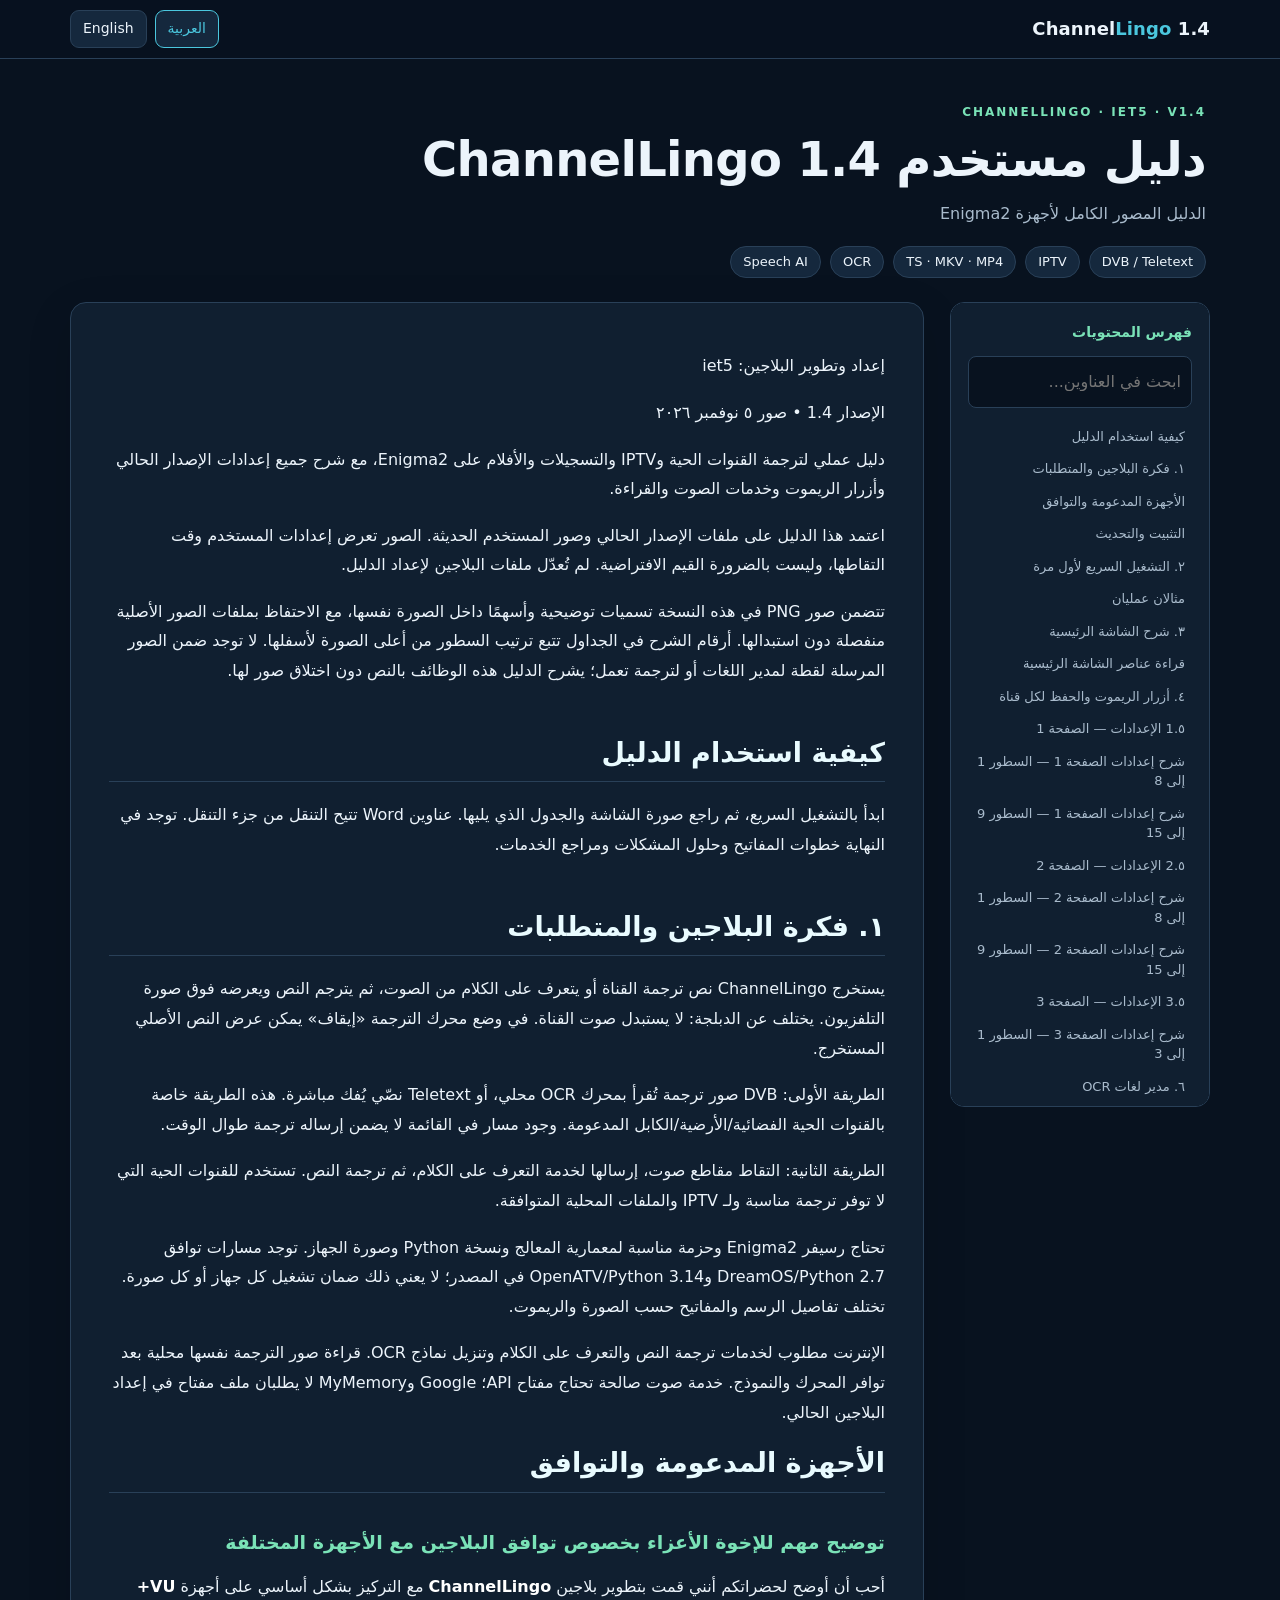
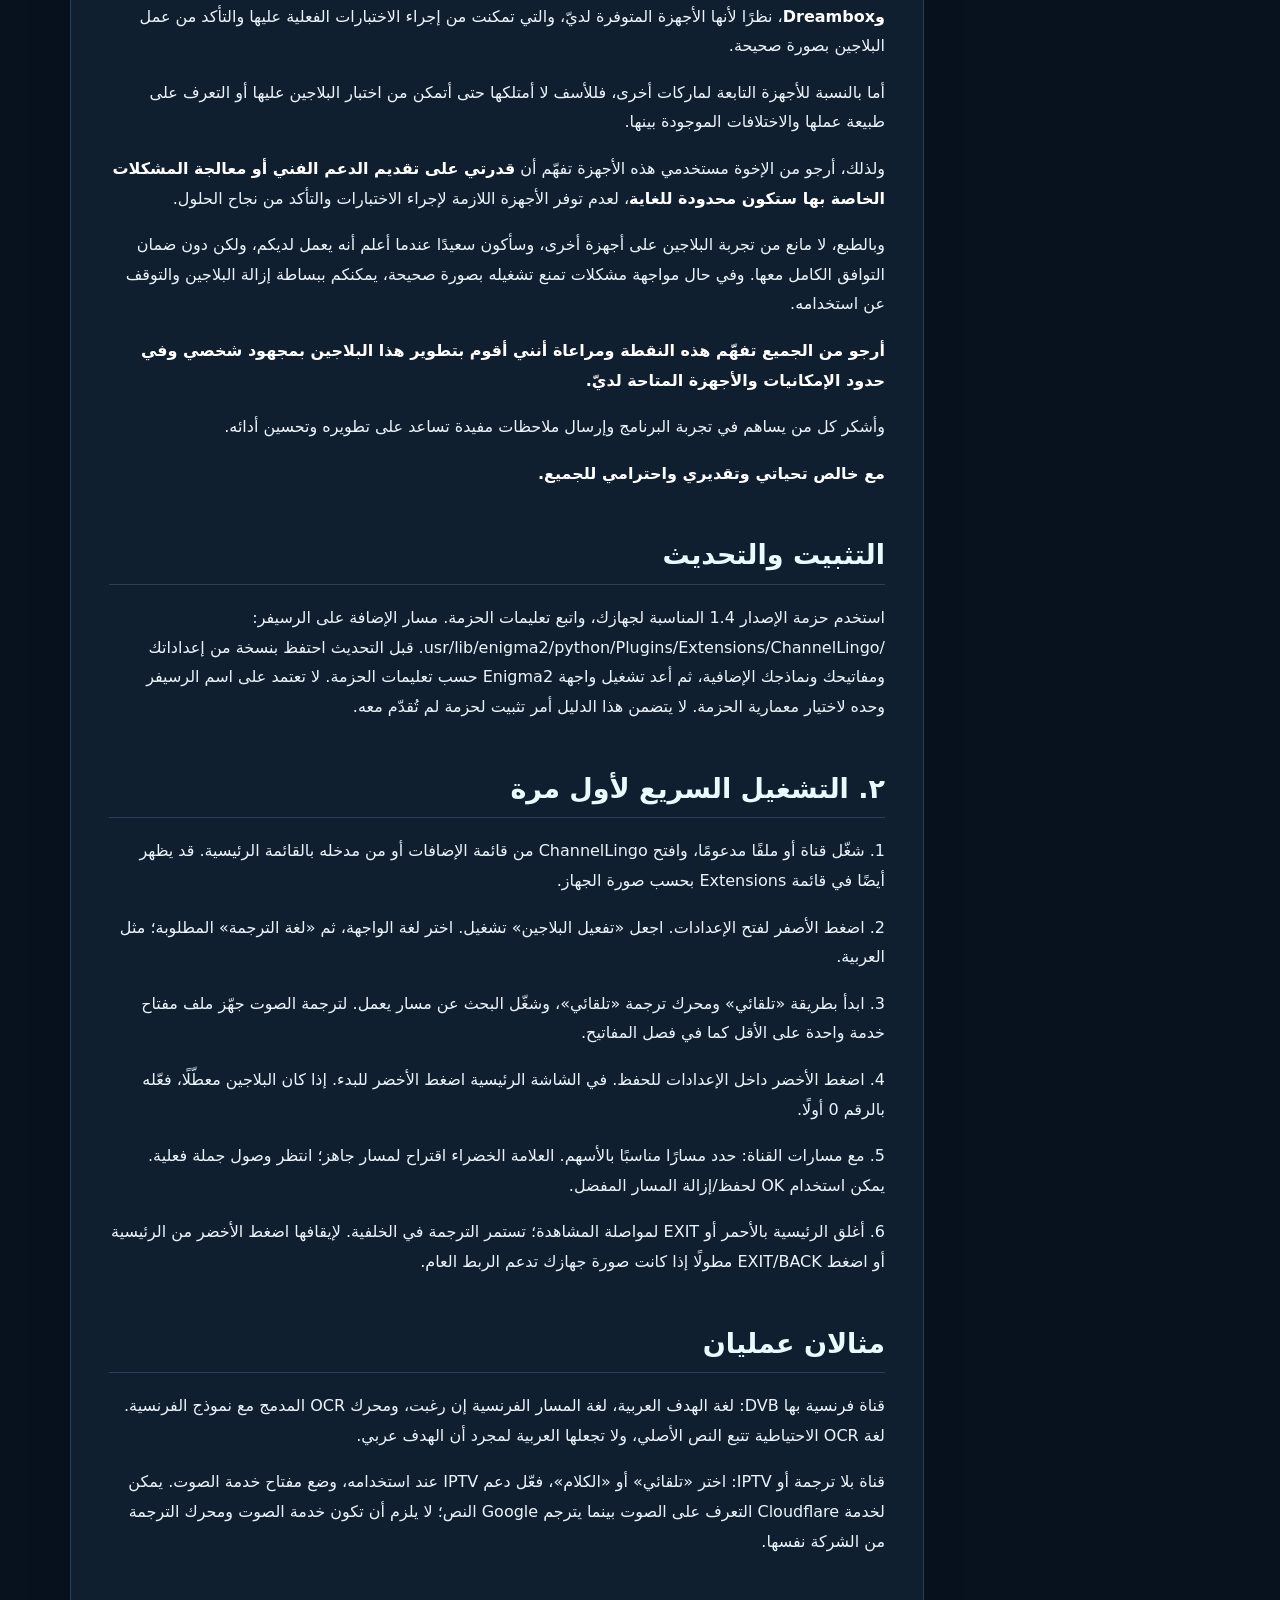
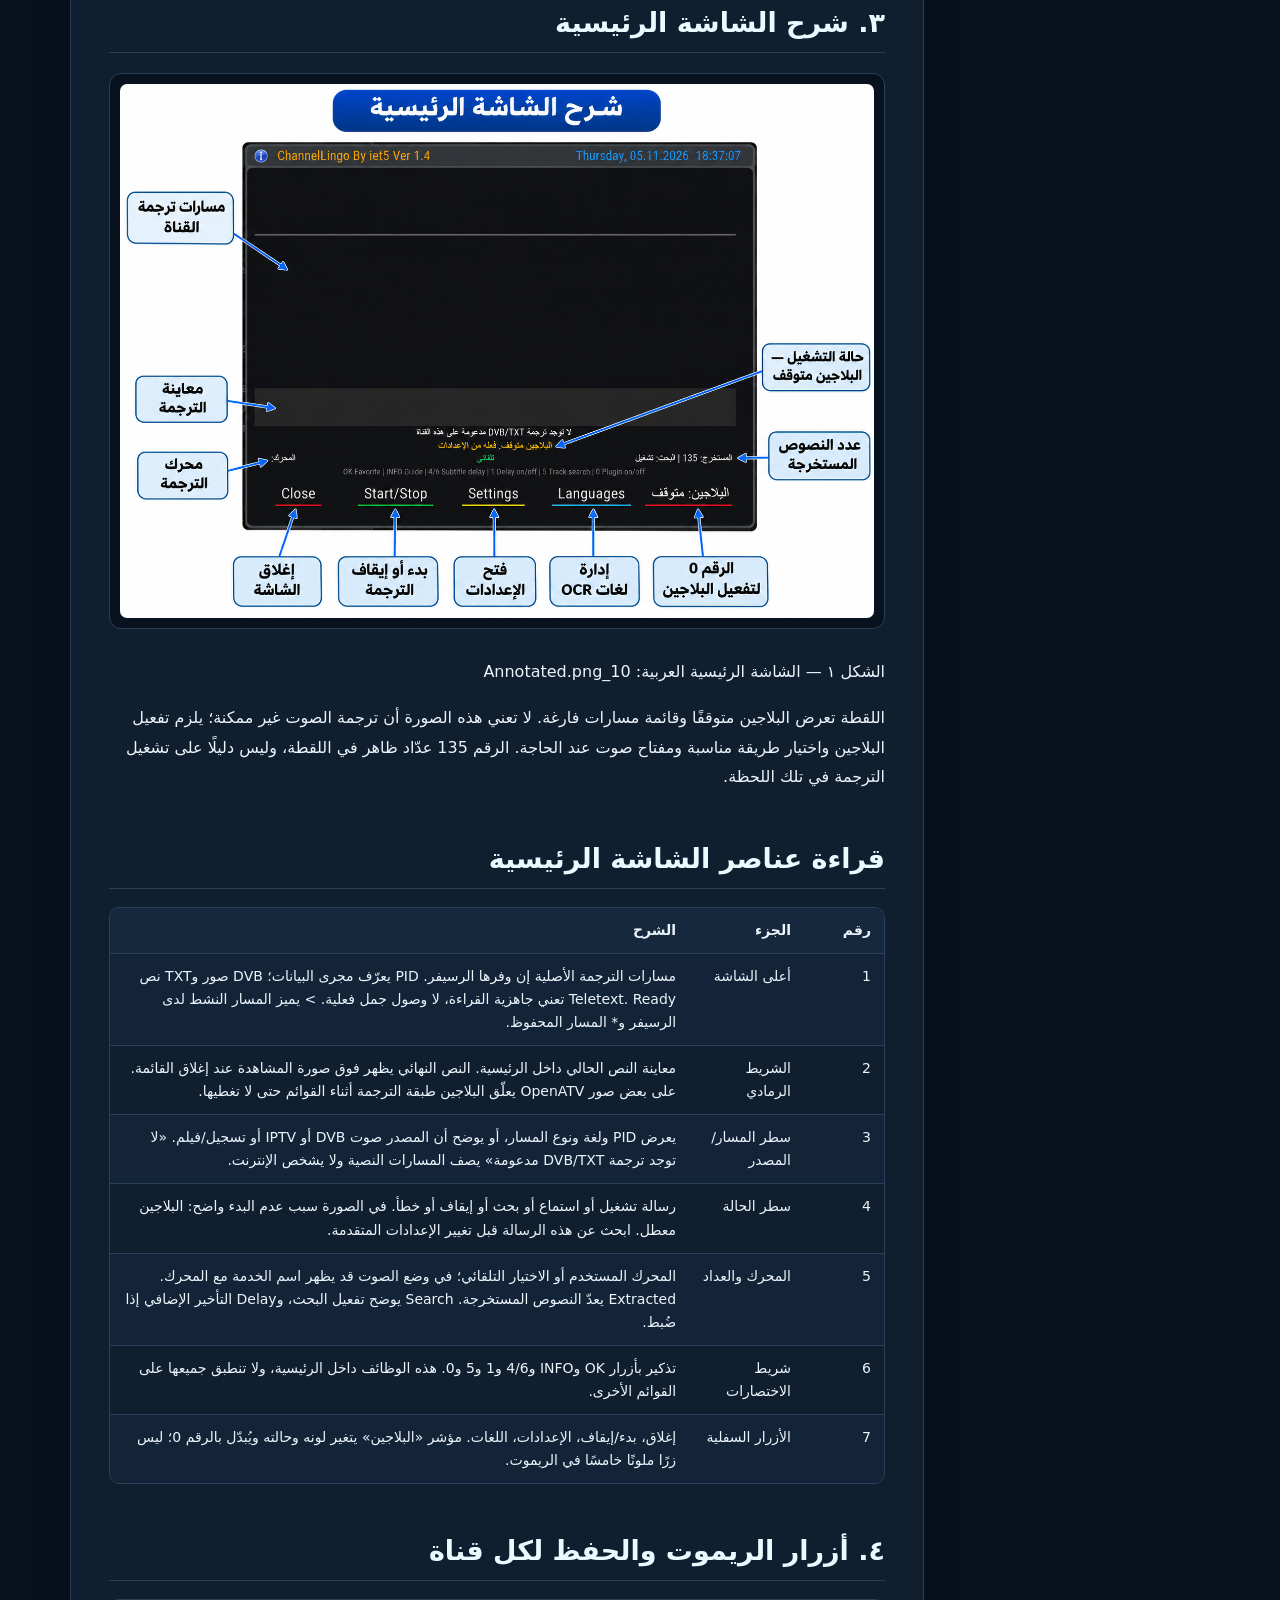
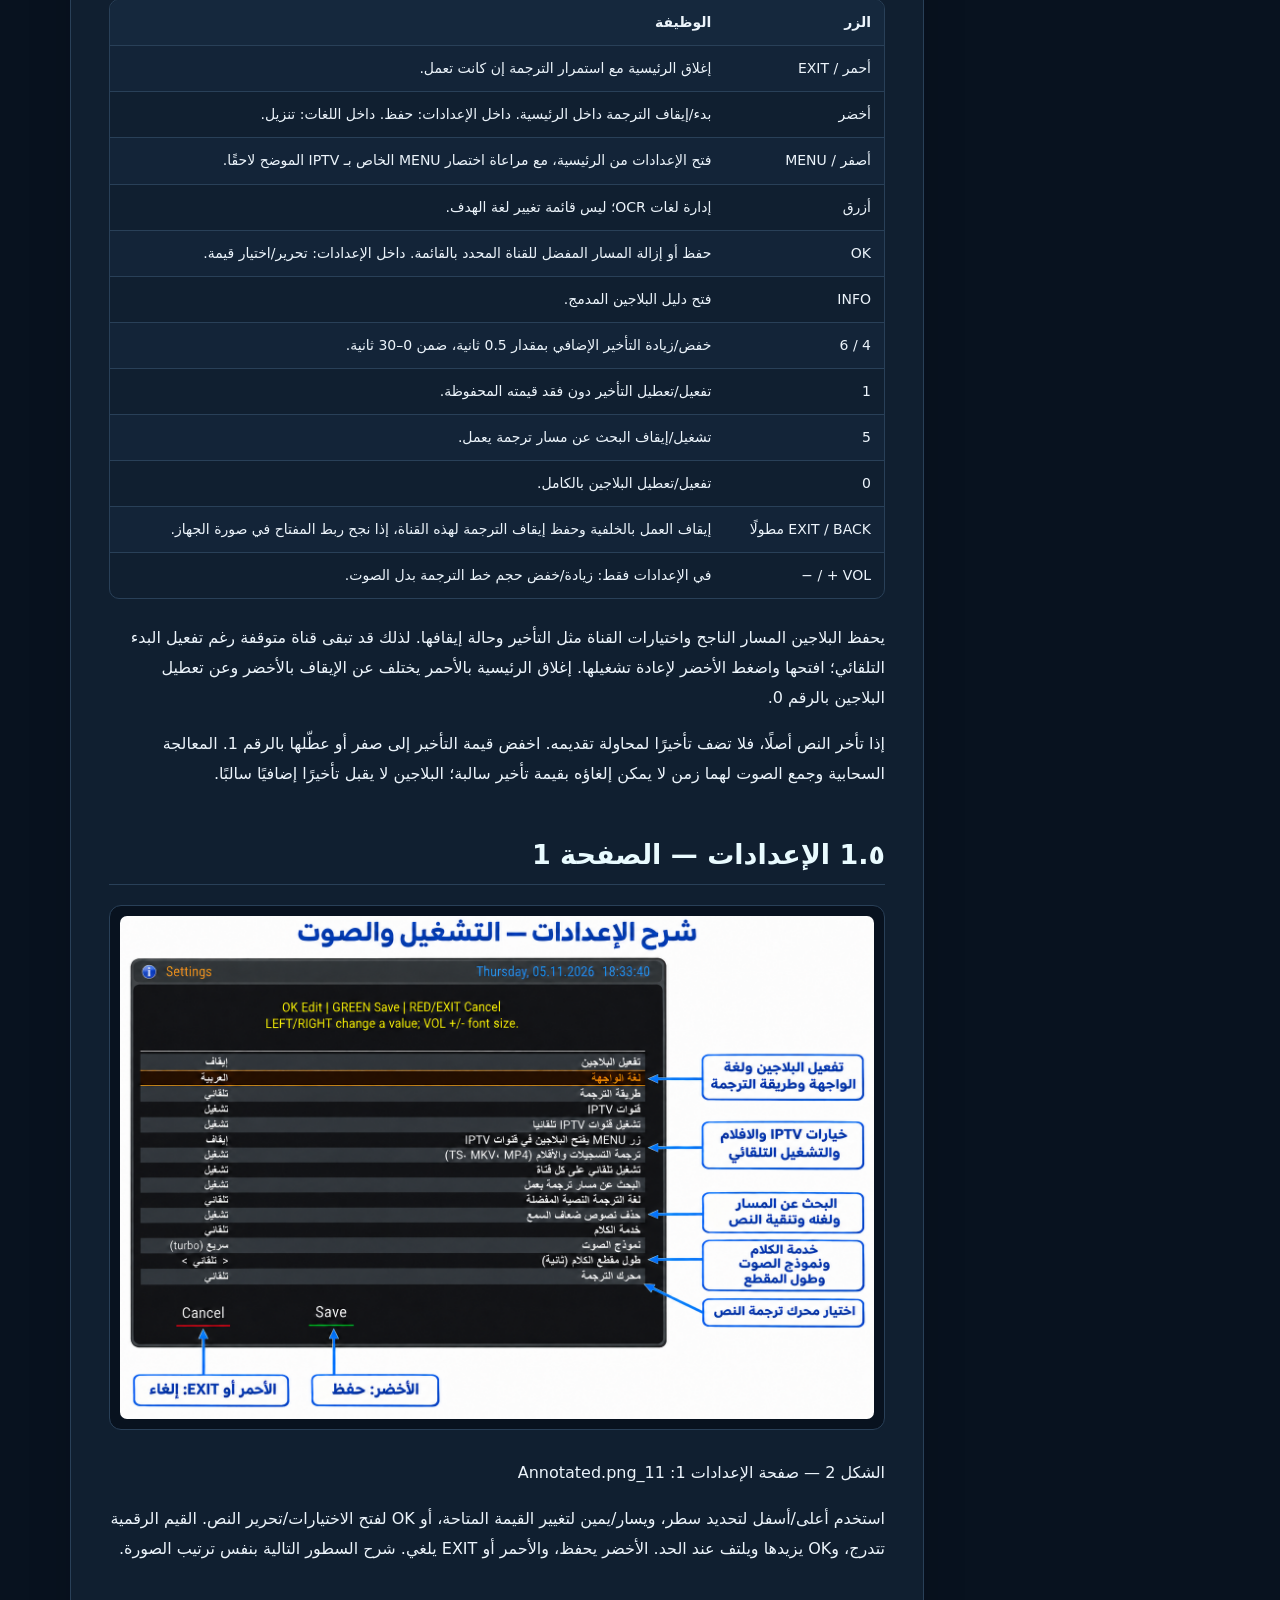
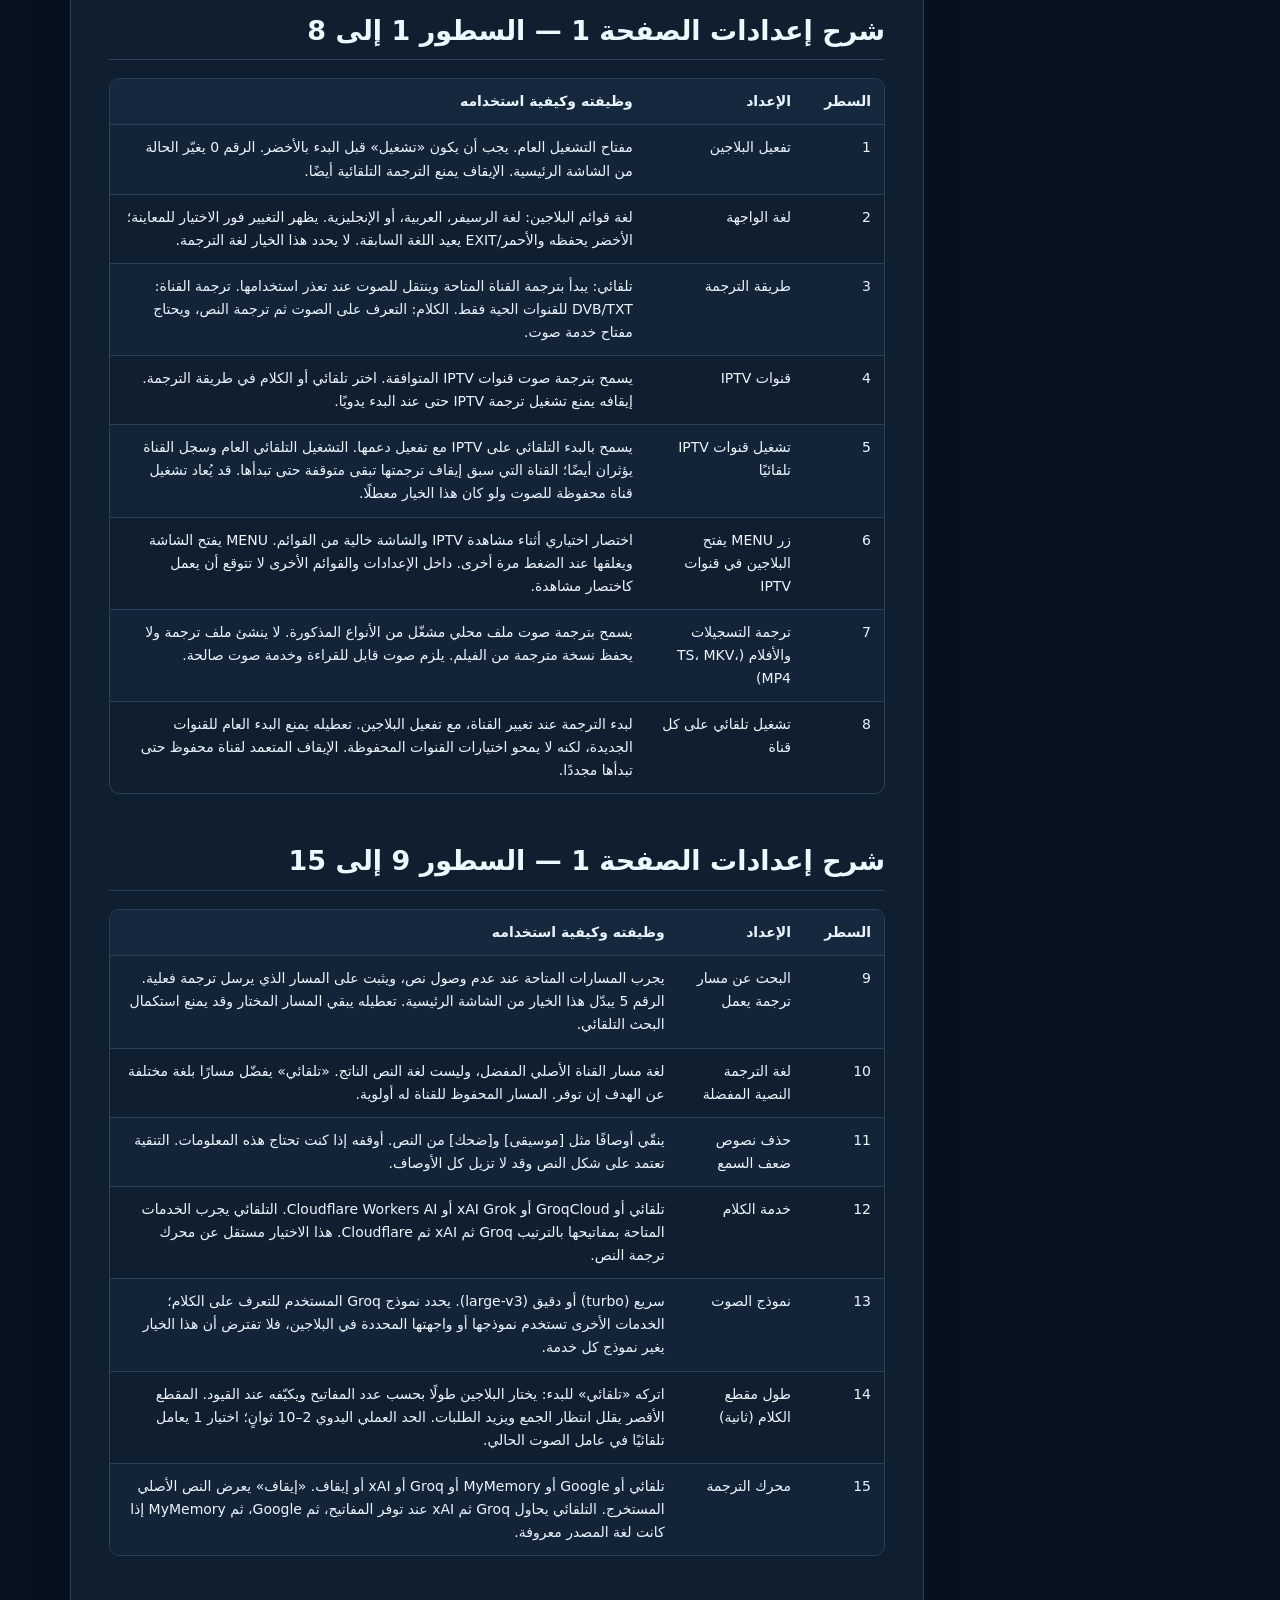
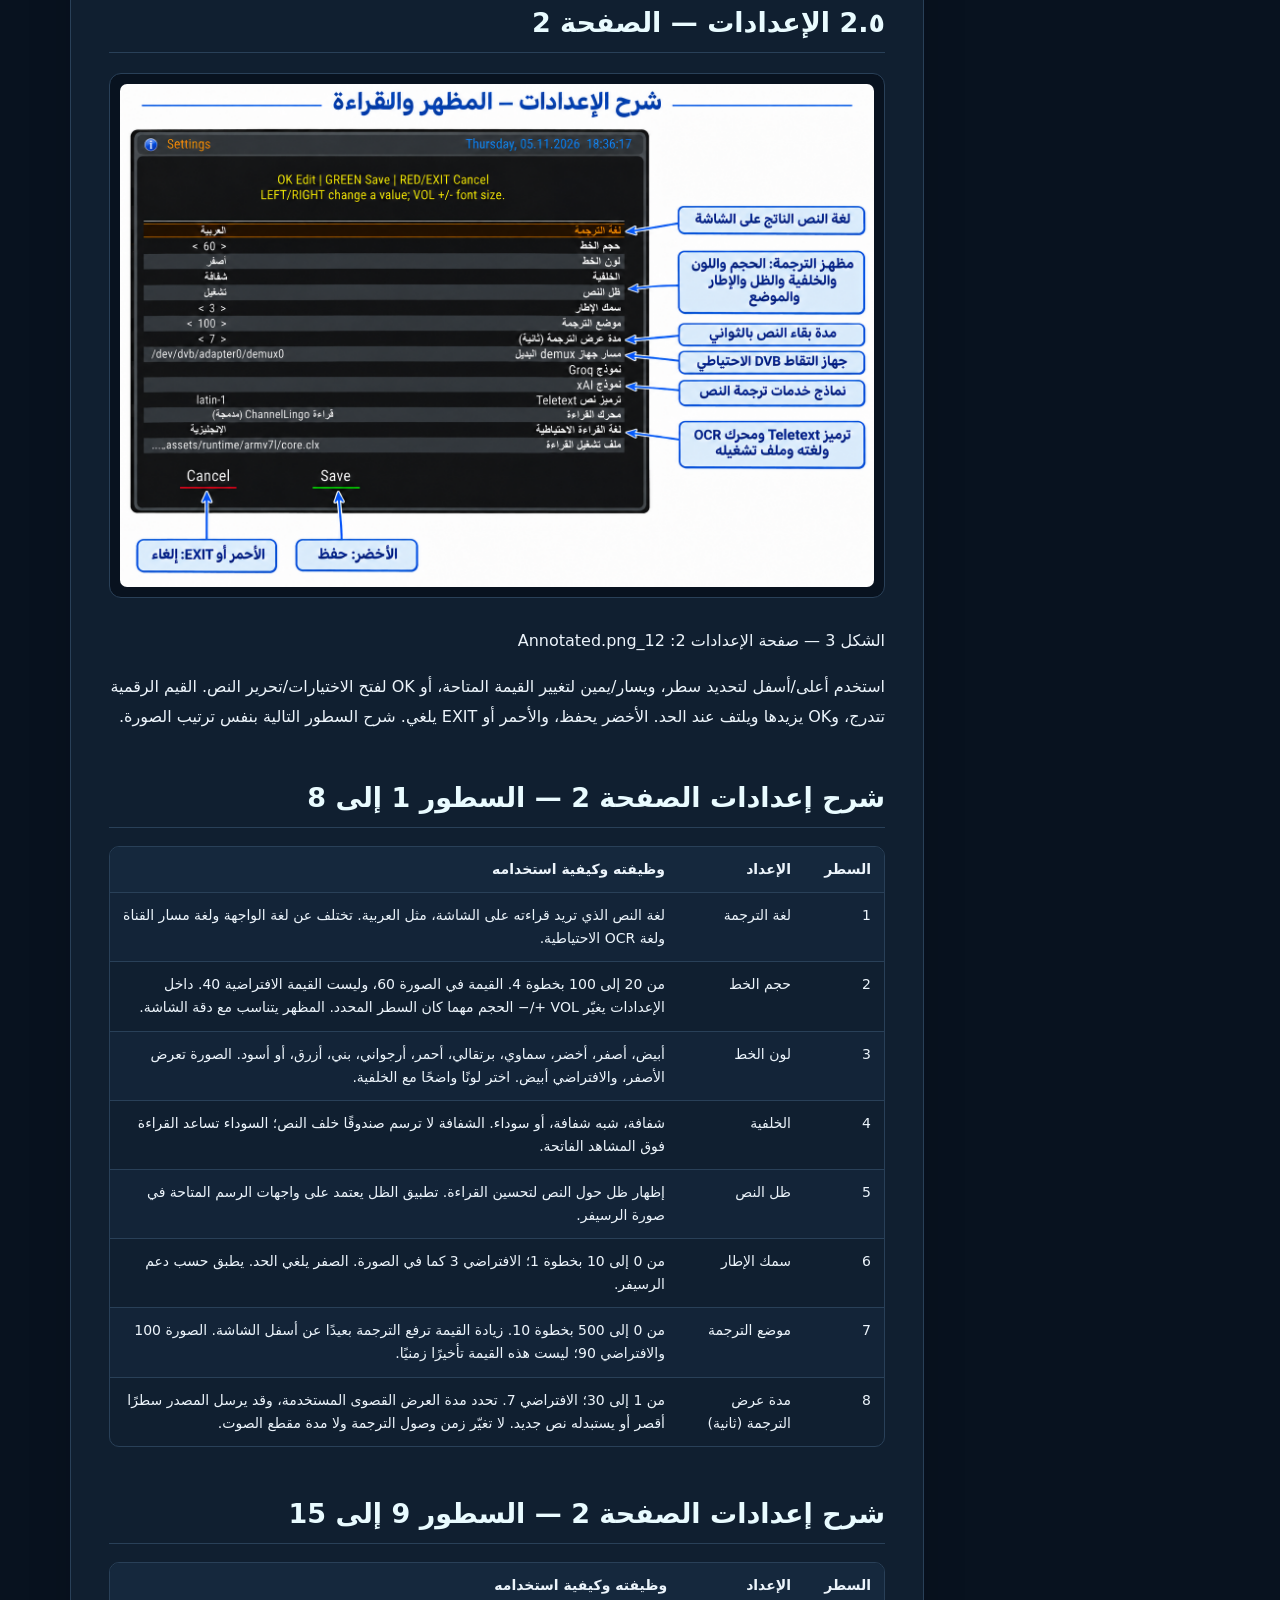
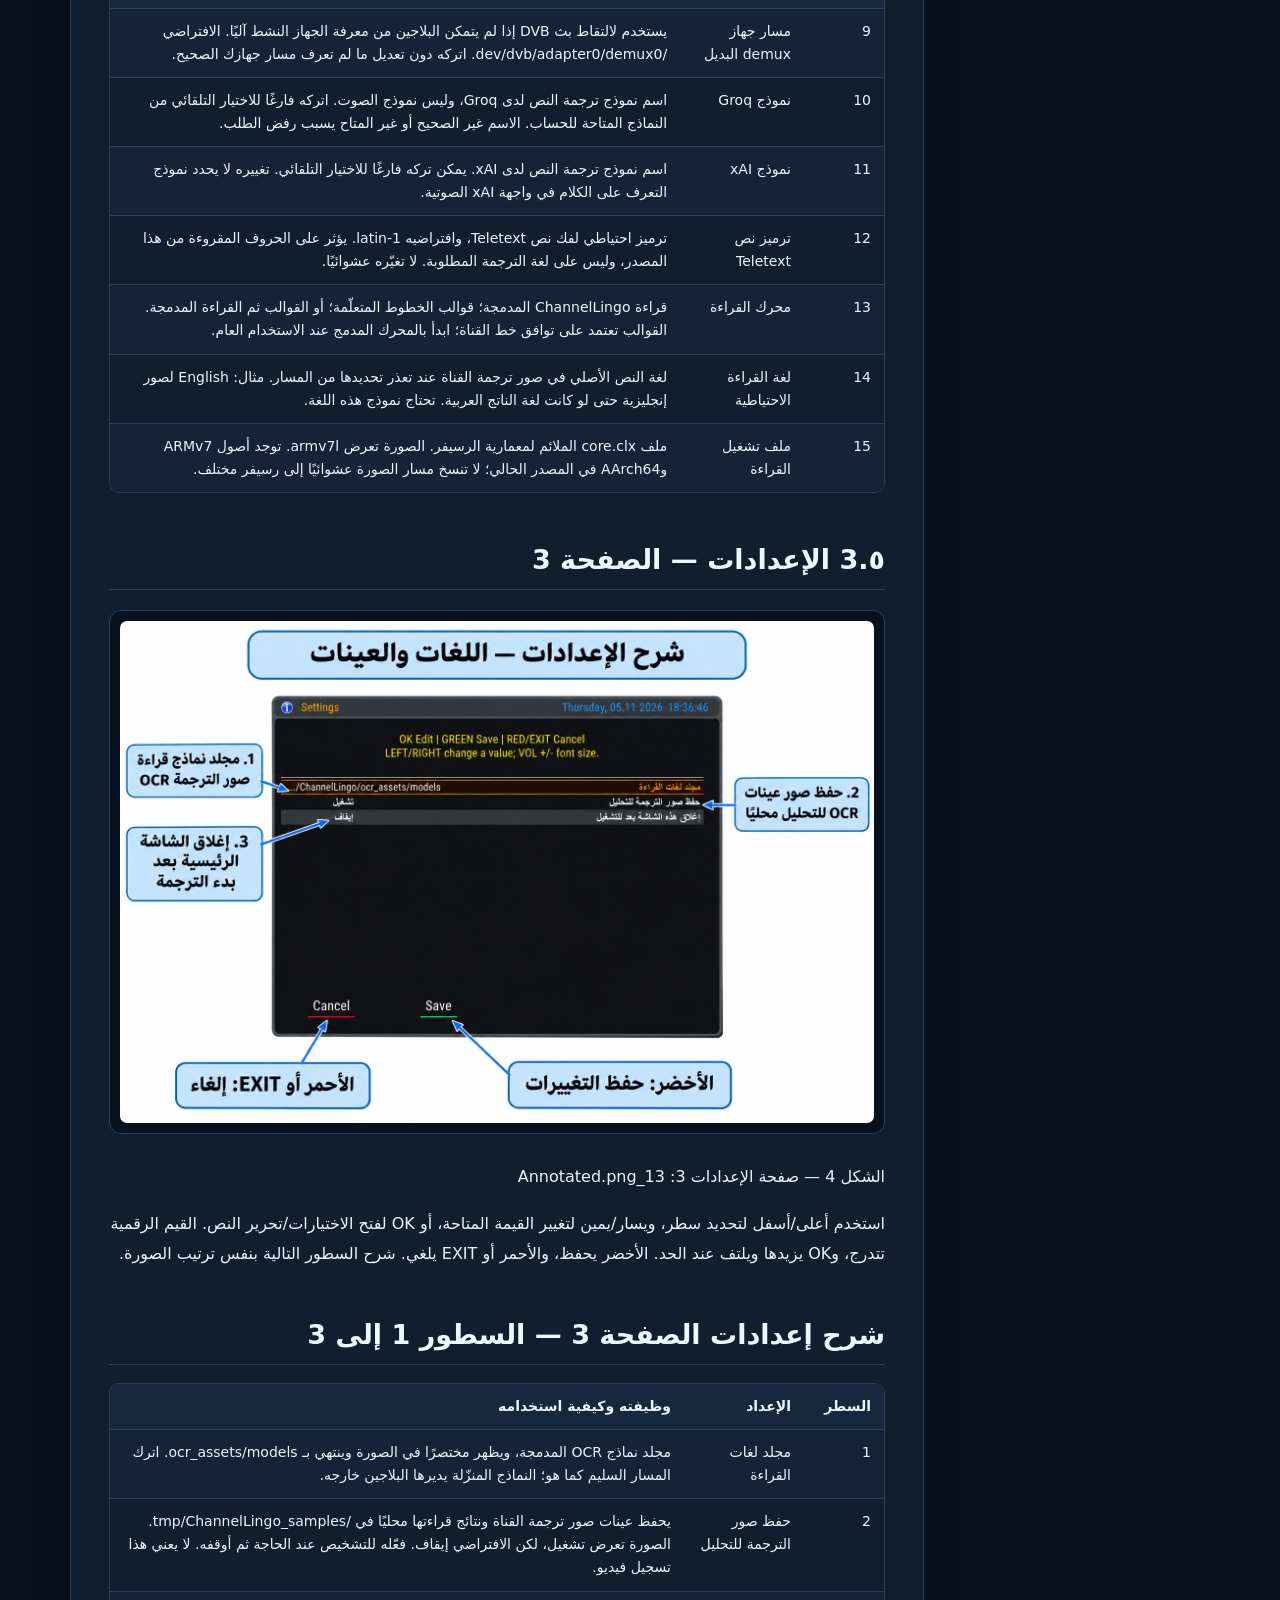
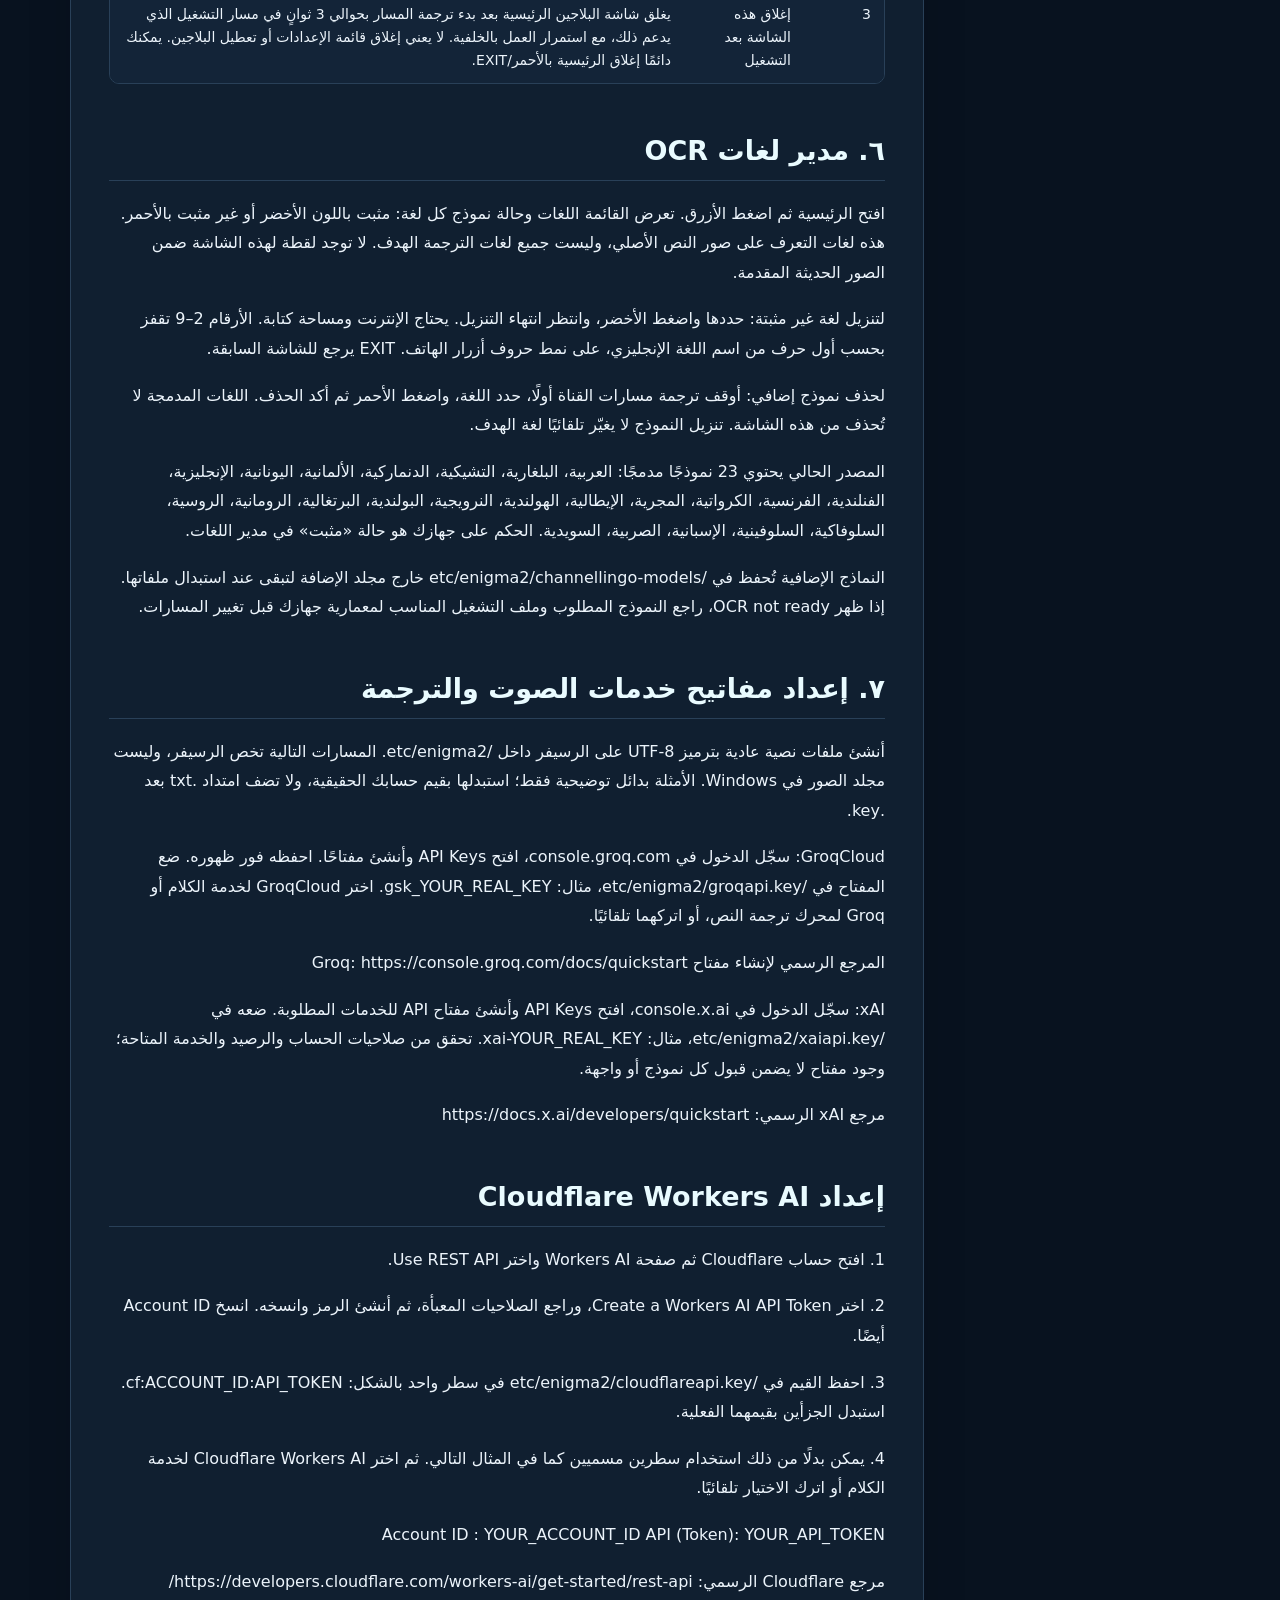
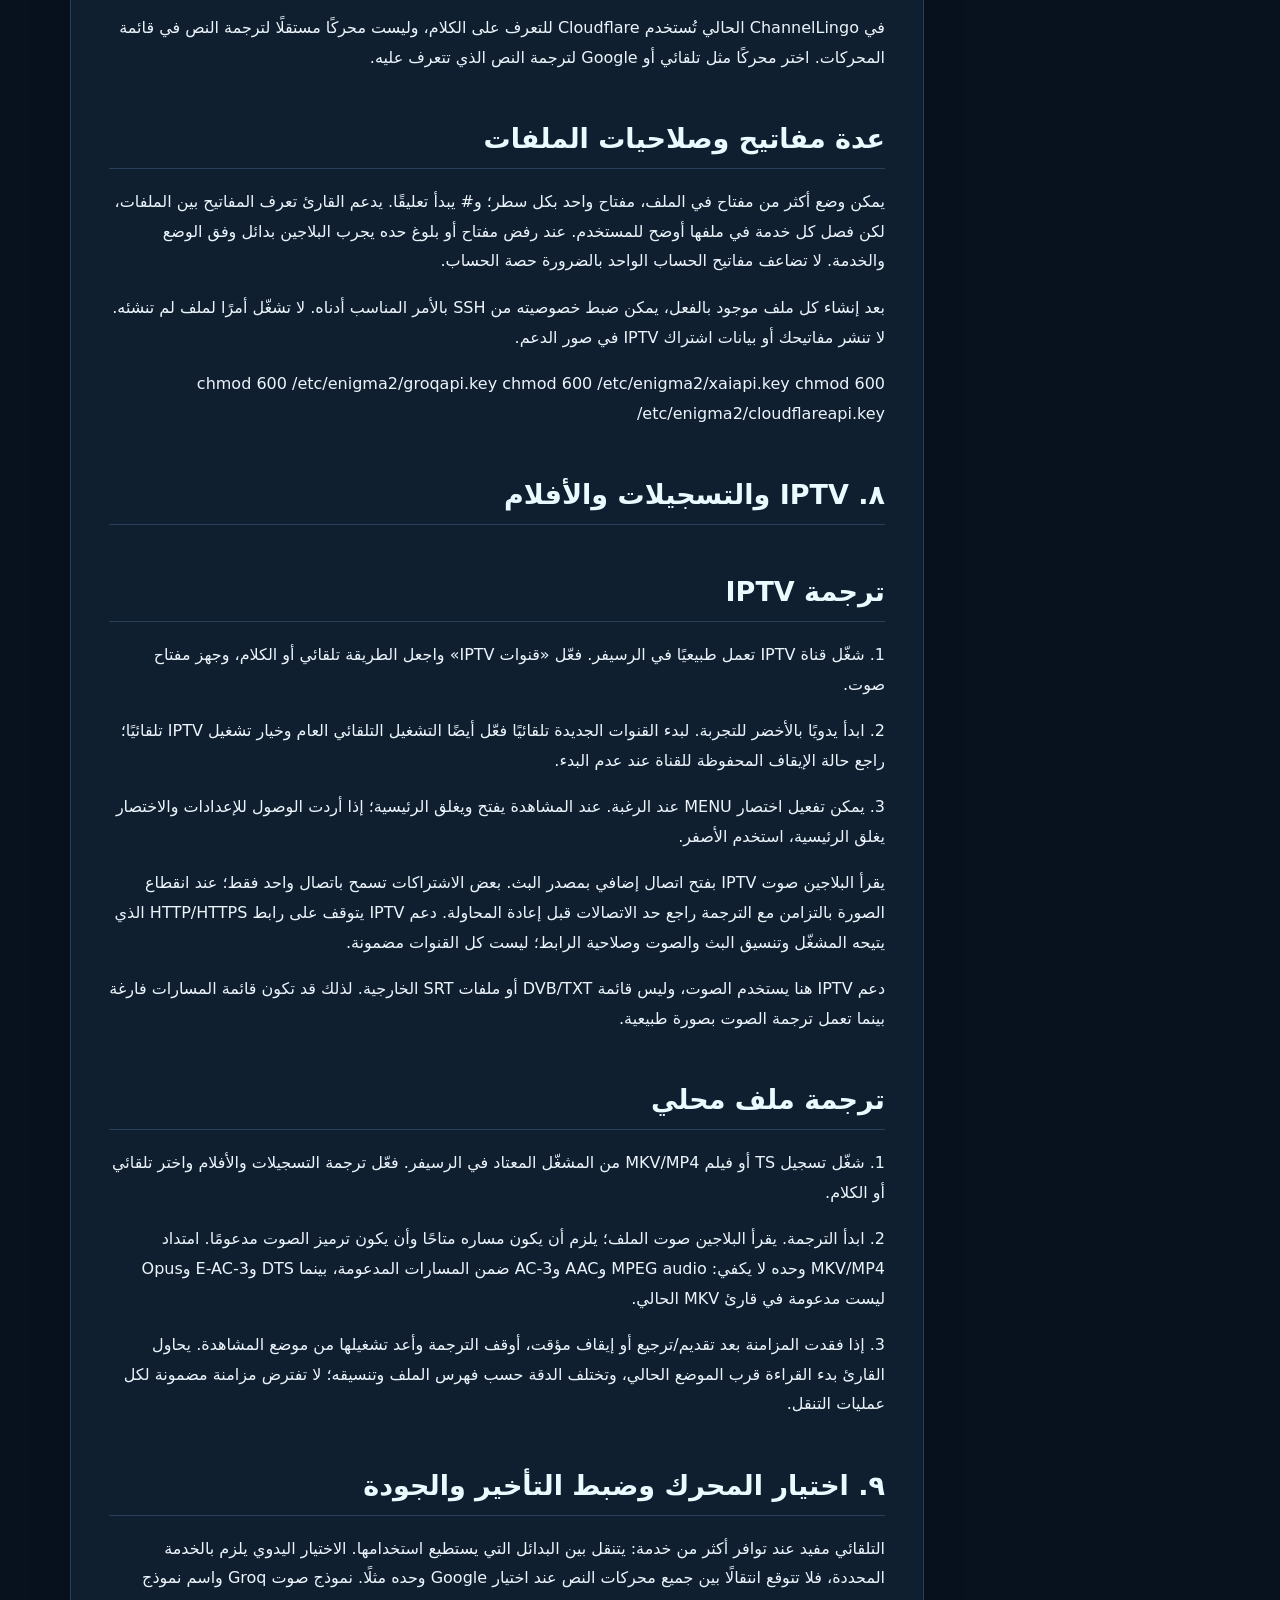
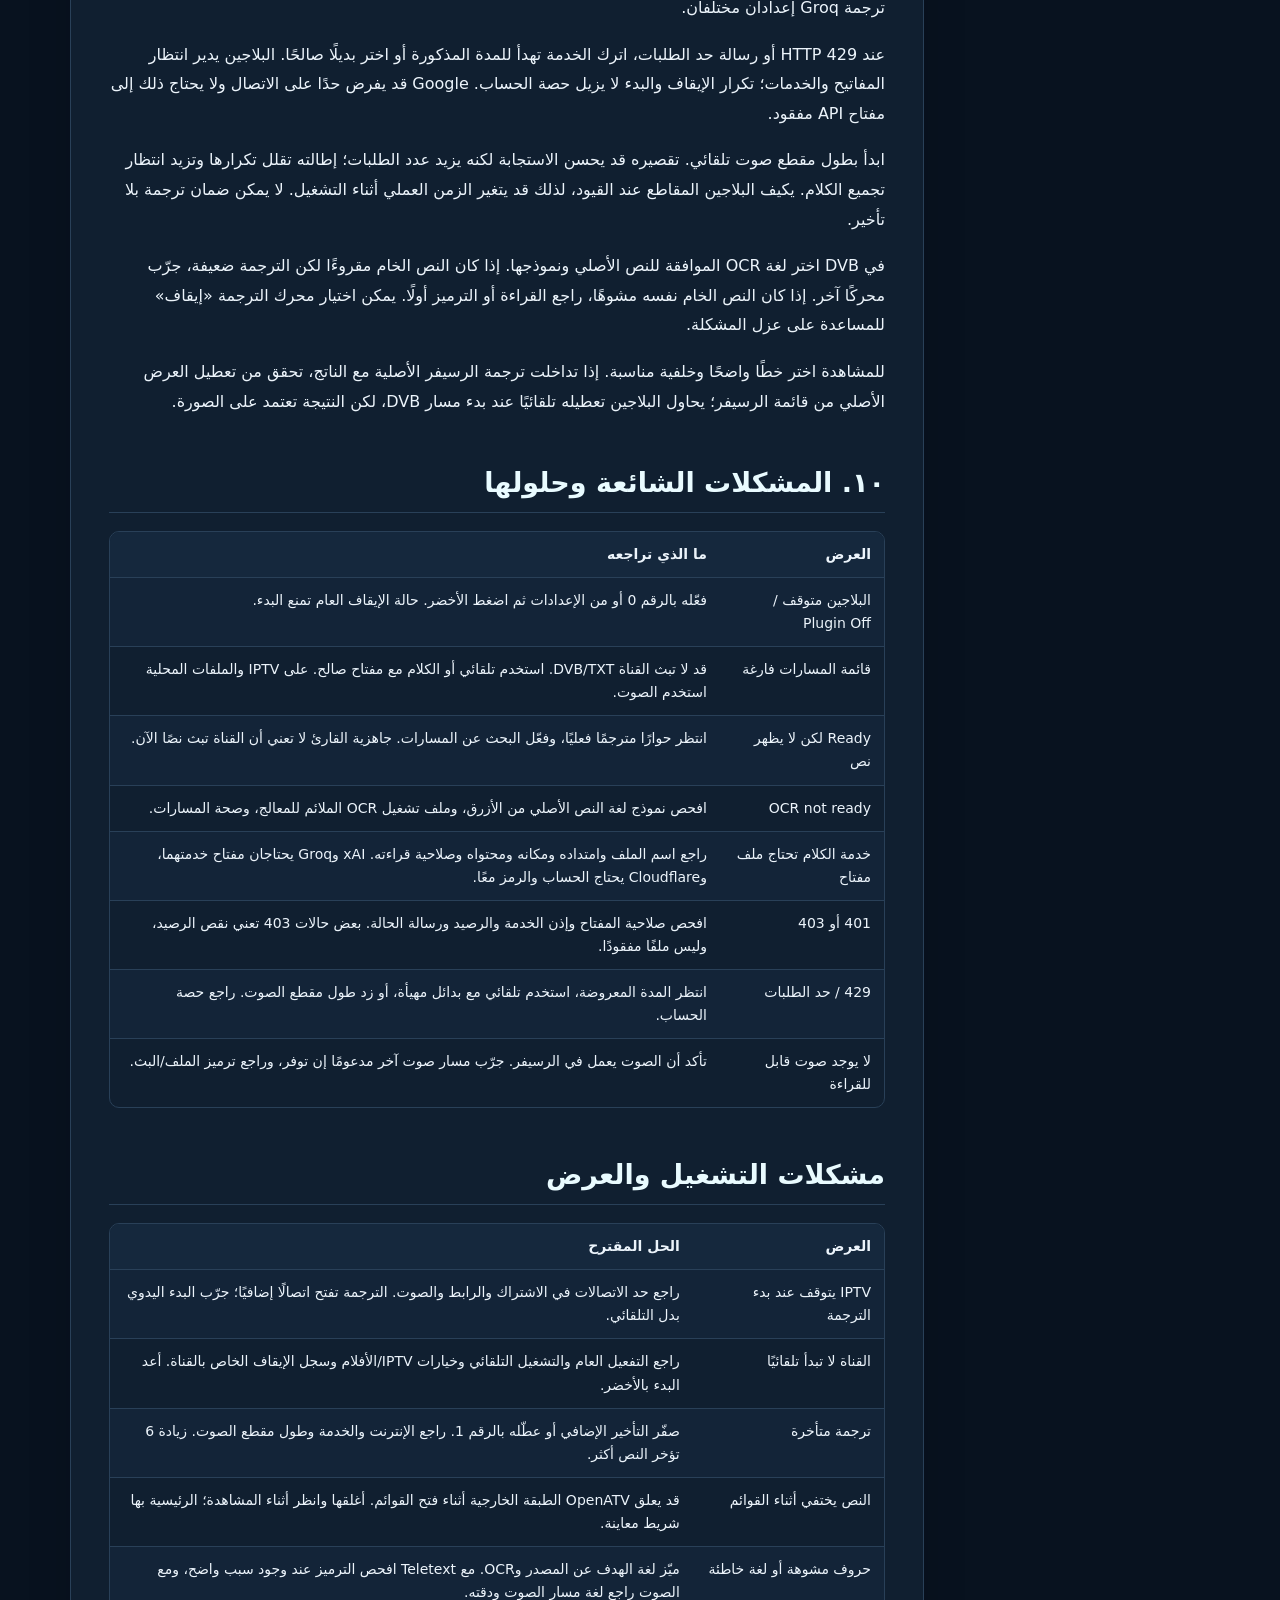
==== commit 0a1f1571: "Add supported receiver compatibility section to Arabic user guide" ====
--- a/User Guide/ar.html
+++ b/User Guide/ar.html
@@ -1,7 +1,7 @@
 <!doctype html><html lang="ar" dir="rtl"><head><meta charset="utf-8"><meta name="viewport" content="width=device-width,initial-scale=1"><meta name="description" content="الدليل المصور الكامل لأجهزة Enigma2"><title>دليل مستخدم ChannelLingo 1.4 | iet5</title><link rel="stylesheet" href="style.css"><script src="app.js" defer></script></head><body>
 <header class="topbar"><div class="topbar-inner"><a class="brand" href="index.html">Channel<span>Lingo</span> 1.4</a><nav class="navlinks"><a href="ar.html" class="active" lang="ar">العربية</a><a href="en.html" class="" lang="en">English</a></nav></div></header>
 <section class="hero"><div class="eyebrow">ChannelLingo · iet5 · v1.4</div><h1>دليل مستخدم ChannelLingo 1.4</h1><p>الدليل المصور الكامل لأجهزة Enigma2</p><div class="pills"><span class="pill">DVB / Teletext</span><span class="pill">IPTV</span><span class="pill">TS · MKV · MP4</span><span class="pill">OCR</span><span class="pill">Speech AI</span></div></section>
-<div class="layout"><aside class="sidebar"><h2>فهرس المحتويات</h2><input id="toc-search" type="search" placeholder="ابحث في العناوين..." aria-label="ابحث في العناوين..."><ul class="toc"><li><a class="" href="#section-1">كيفية استخدام الدليل</a></li><li><a class="" href="#section-2">١. فكرة البلاجين والمتطلبات</a></li><li><a class="" href="#section-3">التثبيت والتحديث</a></li><li><a class="" href="#section-4">٢. التشغيل السريع لأول مرة</a></li><li><a class="" href="#section-5">مثالان عمليان</a></li><li><a class="" href="#section-6">٣. شرح الشاشة الرئيسية</a></li><li><a class="" href="#section-7">قراءة عناصر الشاشة الرئيسية</a></li><li><a class="" href="#section-8">٤. أزرار الريموت والحفظ لكل قناة</a></li><li><a class="" href="#section-9">٥.1 الإعدادات — الصفحة 1</a></li><li><a class="" href="#section-10">شرح إعدادات الصفحة 1 — السطور 1 إلى 8</a></li><li><a class="" href="#section-11">شرح إعدادات الصفحة 1 — السطور 9 إلى 15</a></li><li><a class="" href="#section-12">٥.2 الإعدادات — الصفحة 2</a></li><li><a class="" href="#section-13">شرح إعدادات الصفحة 2 — السطور 1 إلى 8</a></li><li><a class="" href="#section-14">شرح إعدادات الصفحة 2 — السطور 9 إلى 15</a></li><li><a class="" href="#section-15">٥.3 الإعدادات — الصفحة 3</a></li><li><a class="" href="#section-16">شرح إعدادات الصفحة 3 — السطور 1 إلى 3</a></li><li><a class="" href="#section-17">٦. مدير لغات OCR</a></li><li><a class="" href="#section-18">٧. إعداد مفاتيح خدمات الصوت والترجمة</a></li><li><a class="" href="#section-19">إعداد Cloudflare Workers AI</a></li><li><a class="" href="#section-20">عدة مفاتيح وصلاحيات الملفات</a></li><li><a class="" href="#section-21">٨. IPTV والتسجيلات والأفلام</a></li><li><a class="" href="#section-22">ترجمة IPTV</a></li><li><a class="" href="#section-23">ترجمة ملف محلي</a></li><li><a class="" href="#section-24">٩. اختيار المحرك وضبط التأخير والجودة</a></li><li><a class="" href="#section-25">١٠. المشكلات الشائعة وحلولها</a></li><li><a class="" href="#section-26">مشكلات التشغيل والعرض</a></li><li><a class="" href="#section-27">١١. الملفات والدعم والخصوصية</a></li></ul></aside><main class="content"><p class="intro">إعداد وتطوير البلاجين: iet5</p><p class="intro">الإصدار 1.4 • صور ٥ نوفمبر ٢٠٢٦</p><p>دليل عملي لترجمة القنوات الحية وIPTV والتسجيلات والأفلام على Enigma2، مع شرح جميع إعدادات الإصدار الحالي وأزرار الريموت وخدمات الصوت والقراءة.</p><p>اعتمد هذا الدليل على ملفات الإصدار الحالي وصور المستخدم الحديثة. الصور تعرض إعدادات المستخدم وقت التقاطها، وليست بالضرورة القيم الافتراضية. لم تُعدّل ملفات البلاجين لإعداد الدليل.</p><p>تتضمن صور PNG في هذه النسخة تسميات توضيحية وأسهمًا داخل الصورة نفسها، مع الاحتفاظ بملفات الصور الأصلية منفصلة دون استبدالها. أرقام الشرح في الجداول تتبع ترتيب السطور من أعلى الصورة لأسفلها. لا توجد ضمن الصور المرسلة لقطة لمدير اللغات أو لترجمة تعمل؛ يشرح الدليل هذه الوظائف بالنص دون اختلاق صور لها.</p><h2 id="section-1">كيفية استخدام الدليل</h2><p>ابدأ بالتشغيل السريع، ثم راجع صورة الشاشة والجدول الذي يليها. عناوين Word تتيح التنقل من جزء التنقل. توجد في النهاية خطوات المفاتيح وحلول المشكلات ومراجع الخدمات.</p><h2 id="section-2">١. فكرة البلاجين والمتطلبات</h2><p>يستخرج ChannelLingo نص ترجمة القناة أو يتعرف على الكلام من الصوت، ثم يترجم النص ويعرضه فوق صورة التلفزيون. يختلف عن الدبلجة: لا يستبدل صوت القناة. في وضع محرك الترجمة «إيقاف» يمكن عرض النص الأصلي المستخرج.</p><p>الطريقة الأولى: DVB صور ترجمة تُقرأ بمحرك OCR محلي، أو Teletext نصّي يُفك مباشرة. هذه الطريقة خاصة بالقنوات الحية الفضائية/الأرضية/الكابل المدعومة. وجود مسار في القائمة لا يضمن إرساله ترجمة طوال الوقت.</p><p>الطريقة الثانية: التقاط مقاطع صوت، إرسالها لخدمة التعرف على الكلام، ثم ترجمة النص. تستخدم للقنوات الحية التي لا توفر ترجمة مناسبة ولـ IPTV والملفات المحلية المتوافقة.</p><p>تحتاج رسيفر Enigma2 وحزمة مناسبة لمعمارية المعالج ونسخة Python وصورة الجهاز. توجد مسارات توافق DreamOS/Python 2.7 وOpenATV/Python 3.14 في المصدر؛ لا يعني ذلك ضمان تشغيل كل جهاز أو كل صورة. تختلف تفاصيل الرسم والمفاتيح حسب الصورة والريموت.</p><p>الإنترنت مطلوب لخدمات ترجمة النص والتعرف على الكلام وتنزيل نماذج OCR. قراءة صور الترجمة نفسها محلية بعد توافر المحرك والنموذج. خدمة صوت صالحة تحتاج مفتاح API؛ Google وMyMemory لا يطلبان ملف مفتاح في إعداد البلاجين الحالي.</p><h2 id="section-3">التثبيت والتحديث</h2><p>استخدم حزمة الإصدار 1.4 المناسبة لجهازك، واتبع تعليمات الحزمة. مسار الإضافة على الرسيفر: /usr/lib/enigma2/python/Plugins/Extensions/ChannelLingo. قبل التحديث احتفظ بنسخة من إعداداتك ومفاتيحك ونماذجك الإضافية، ثم أعد تشغيل واجهة Enigma2 حسب تعليمات الحزمة. لا تعتمد على اسم الرسيفر وحده لاختيار معمارية الحزمة. لا يتضمن هذا الدليل أمر تثبيت لحزمة لم تُقدّم معه.</p><h2 id="section-4">٢. التشغيل السريع لأول مرة</h2><p>1. شغّل قناة أو ملفًا مدعومًا، وافتح ChannelLingo من قائمة الإضافات أو من مدخله بالقائمة الرئيسية. قد يظهر أيضًا في قائمة Extensions بحسب صورة الجهاز.</p><p>2. اضغط الأصفر لفتح الإعدادات. اجعل «تفعيل البلاجين» تشغيل. اختر لغة الواجهة، ثم «لغة الترجمة» المطلوبة؛ مثل العربية.</p><p>3. ابدأ بطريقة «تلقائي» ومحرك ترجمة «تلقائي»، وشغّل البحث عن مسار يعمل. لترجمة الصوت جهّز ملف مفتاح خدمة واحدة على الأقل كما في فصل المفاتيح.</p><p>4. اضغط الأخضر داخل الإعدادات للحفظ. في الشاشة الرئيسية اضغط الأخضر للبدء. إذا كان البلاجين معطّلًا، فعّله بالرقم 0 أولًا.</p><p>5. مع مسارات القناة: حدد مسارًا مناسبًا بالأسهم. العلامة الخضراء اقتراح لمسار جاهز؛ انتظر وصول جملة فعلية. يمكن استخدام OK لحفظ/إزالة المسار المفضل.</p><p>6. أغلق الرئيسية بالأحمر أو EXIT لمواصلة المشاهدة؛ تستمر الترجمة في الخلفية. لإيقافها اضغط الأخضر من الرئيسية أو اضغط EXIT/BACK مطولًا إذا كانت صورة جهازك تدعم الربط العام.</p><h2 id="section-5">مثالان عمليان</h2><p>قناة فرنسية بها DVB: لغة الهدف العربية، لغة المسار الفرنسية إن رغبت، ومحرك OCR المدمج مع نموذج الفرنسية. لغة OCR الاحتياطية تتبع النص الأصلي، ولا تجعلها العربية لمجرد أن الهدف عربي.</p><p>قناة بلا ترجمة أو IPTV: اختر «تلقائي» أو «الكلام»، فعّل دعم IPTV عند استخدامه، وضع مفتاح خدمة الصوت. يمكن لخدمة Cloudflare التعرف على الصوت بينما يترجم Google النص؛ لا يلزم أن تكون خدمة الصوت ومحرك الترجمة من الشركة نفسها.</p><h2 id="section-6">٣. شرح الشاشة الرئيسية</h2><p></p><figure><img src="assets/ar-386230fc61ec.png" loading="lazy" alt="ChannelLingo ar screenshot" /></figure><p>الشكل ١ — الشاشة الرئيسية العربية: 10_Annotated.png</p><p>اللقطة تعرض البلاجين متوقفًا وقائمة مسارات فارغة. لا تعني هذه الصورة أن ترجمة الصوت غير ممكنة؛ يلزم تفعيل البلاجين واختيار طريقة مناسبة ومفتاح صوت عند الحاجة. الرقم 135 عدّاد ظاهر في اللقطة، وليس دليلًا على تشغيل الترجمة في تلك اللحظة.</p><h2 id="section-7">قراءة عناصر الشاشة الرئيسية</h2><div class="table-wrap"><table><tr><th>رقم</th><th>الجزء</th><th>الشرح</th></tr><tr><td>1</td><td>أعلى الشاشة</td><td>مسارات الترجمة الأصلية إن وفرها الرسيفر. PID يعرّف مجرى البيانات؛ DVB صور وTXT نص Teletext. Ready تعني جاهزية القراءة، لا وصول جمل فعلية. &gt; يميز المسار النشط لدى الرسيفر و* المسار المحفوظ.</td></tr><tr><td>2</td><td>الشريط الرمادي</td><td>معاينة النص الحالي داخل الرئيسية. النص النهائي يظهر فوق صورة المشاهدة عند إغلاق القائمة. على بعض صور OpenATV يعلّق البلاجين طبقة الترجمة أثناء القوائم حتى لا تغطيها.</td></tr><tr><td>3</td><td>سطر المسار/المصدر</td><td>يعرض PID ولغة ونوع المسار، أو يوضح أن المصدر صوت DVB أو IPTV أو تسجيل/فيلم. «لا توجد ترجمة DVB/TXT مدعومة» يصف المسارات النصية ولا يشخص الإنترنت.</td></tr><tr><td>4</td><td>سطر الحالة</td><td>رسالة تشغيل أو استماع أو بحث أو إيقاف أو خطأ. في الصورة سبب عدم البدء واضح: البلاجين معطل. ابحث عن هذه الرسالة قبل تغيير الإعدادات المتقدمة.</td></tr><tr><td>5</td><td>المحرك والعداد</td><td>المحرك المستخدم أو الاختيار التلقائي؛ في وضع الصوت قد يظهر اسم الخدمة مع المحرك. Extracted يعدّ النصوص المستخرجة. Search يوضح تفعيل البحث، وDelay التأخير الإضافي إذا ضُبط.</td></tr><tr><td>6</td><td>شريط الاختصارات</td><td>تذكير بأزرار OK وINFO و4/6 و1 و5 و0. هذه الوظائف داخل الرئيسية، ولا تنطبق جميعها على القوائم الأخرى.</td></tr><tr><td>7</td><td>الأزرار السفلية</td><td>إغلاق، بدء/إيقاف، الإعدادات، اللغات. مؤشر «البلاجين» يتغير لونه وحالته ويُبدّل بالرقم 0؛ ليس زرًا ملونًا خامسًا في الريموت.</td></tr></table></div><h2 id="section-8">٤. أزرار الريموت والحفظ لكل قناة</h2><div class="table-wrap"><table><tr><th>الزر</th><th>الوظيفة</th></tr><tr><td>أحمر / EXIT</td><td>إغلاق الرئيسية مع استمرار الترجمة إن كانت تعمل.</td></tr><tr><td>أخضر</td><td>بدء/إيقاف الترجمة داخل الرئيسية. داخل الإعدادات: حفظ. داخل اللغات: تنزيل.</td></tr><tr><td>أصفر / MENU</td><td>فتح الإعدادات من الرئيسية، مع مراعاة اختصار MENU الخاص بـ IPTV الموضح لاحقًا.</td></tr><tr><td>أزرق</td><td>إدارة لغات OCR؛ ليس قائمة تغيير لغة الهدف.</td></tr><tr><td>OK</td><td>حفظ أو إزالة المسار المفضل للقناة المحدد بالقائمة. داخل الإعدادات: تحرير/اختيار قيمة.</td></tr><tr><td>INFO</td><td>فتح دليل البلاجين المدمج.</td></tr><tr><td>4 / 6</td><td>خفض/زيادة التأخير الإضافي بمقدار 0.5 ثانية، ضمن 0–30 ثانية.</td></tr><tr><td>1</td><td>تفعيل/تعطيل التأخير دون فقد قيمته المحفوظة.</td></tr><tr><td>5</td><td>تشغيل/إيقاف البحث عن مسار ترجمة يعمل.</td></tr><tr><td>0</td><td>تفعيل/تعطيل البلاجين بالكامل.</td></tr><tr><td>EXIT / BACK مطولًا</td><td>إيقاف العمل بالخلفية وحفظ إيقاف الترجمة لهذه القناة، إذا نجح ربط المفتاح في صورة الجهاز.</td></tr><tr><td>VOL + / −</td><td>في الإعدادات فقط: زيادة/خفض حجم خط الترجمة بدل الصوت.</td></tr></table></div><p>يحفظ البلاجين المسار الناجح واختيارات القناة مثل التأخير وحالة إيقافها. لذلك قد تبقى قناة متوقفة رغم تفعيل البدء التلقائي؛ افتحها واضغط الأخضر لإعادة تشغيلها. إغلاق الرئيسية بالأحمر يختلف عن الإيقاف بالأخضر وعن تعطيل البلاجين بالرقم 0.</p><p>إذا تأخر النص أصلًا، فلا تضف تأخيرًا لمحاولة تقديمه. اخفض قيمة التأخير إلى صفر أو عطّلها بالرقم 1. المعالجة السحابية وجمع الصوت لهما زمن لا يمكن إلغاؤه بقيمة تأخير سالبة؛ البلاجين لا يقبل تأخيرًا إضافيًا سالبًا.</p><h2 id="section-9">٥.1 الإعدادات — الصفحة 1</h2><p></p><figure><img src="assets/ar-0e1deb48fd15.png" loading="lazy" alt="ChannelLingo ar screenshot" /></figure><p>الشكل 2 — صفحة الإعدادات 1: 11_Annotated.png</p><p>استخدم أعلى/أسفل لتحديد سطر، ويسار/يمين لتغيير القيمة المتاحة، أو OK لفتح الاختيارات/تحرير النص. القيم الرقمية تتدرج، وOK يزيدها ويلتف عند الحد. الأخضر يحفظ، والأحمر أو EXIT يلغي. شرح السطور التالية بنفس ترتيب الصورة.</p><h2 id="section-10">شرح إعدادات الصفحة 1 — السطور 1 إلى 8</h2><div class="table-wrap"><table><tr><th>السطر</th><th>الإعداد</th><th>وظيفته وكيفية استخدامه</th></tr><tr><td>1</td><td>تفعيل البلاجين</td><td>مفتاح التشغيل العام. يجب أن يكون «تشغيل» قبل البدء بالأخضر. الرقم 0 يغيّر الحالة من الشاشة الرئيسية. الإيقاف يمنع الترجمة التلقائية أيضًا.</td></tr><tr><td>2</td><td>لغة الواجهة</td><td>لغة قوائم البلاجين: لغة الرسيفر، العربية، أو الإنجليزية. يظهر التغيير فور الاختيار للمعاينة؛ الأخضر يحفظه والأحمر/EXIT يعيد اللغة السابقة. لا يحدد هذا الخيار لغة الترجمة.</td></tr><tr><td>3</td><td>طريقة الترجمة</td><td>تلقائي: يبدأ بترجمة القناة المتاحة وينتقل للصوت عند تعذر استخدامها. ترجمة القناة: DVB/TXT للقنوات الحية فقط. الكلام: التعرف على الصوت ثم ترجمة النص، ويحتاج مفتاح خدمة صوت.</td></tr><tr><td>4</td><td>قنوات IPTV</td><td>يسمح بترجمة صوت قنوات IPTV المتوافقة. اختر تلقائي أو الكلام في طريقة الترجمة. إيقافه يمنع تشغيل ترجمة IPTV حتى عند البدء يدويًا.</td></tr><tr><td>5</td><td>تشغيل قنوات IPTV تلقائيًا</td><td>يسمح بالبدء التلقائي على IPTV مع تفعيل دعمها. التشغيل التلقائي العام وسجل القناة يؤثران أيضًا؛ القناة التي سبق إيقاف ترجمتها تبقى متوقفة حتى تبدأها. قد يُعاد تشغيل قناة محفوظة للصوت ولو كان هذا الخيار معطلًا.</td></tr><tr><td>6</td><td>زر MENU يفتح البلاجين في قنوات IPTV</td><td>اختصار اختياري أثناء مشاهدة IPTV والشاشة خالية من القوائم. MENU يفتح الشاشة ويغلقها عند الضغط مرة أخرى. داخل الإعدادات والقوائم الأخرى لا تتوقع أن يعمل كاختصار مشاهدة.</td></tr><tr><td>7</td><td>ترجمة التسجيلات والأفلام (TS، MKV، MP4)</td><td>يسمح بترجمة صوت ملف محلي مشغّل من الأنواع المذكورة. لا ينشئ ملف ترجمة ولا يحفظ نسخة مترجمة من الفيلم. يلزم صوت قابل للقراءة وخدمة صوت صالحة.</td></tr><tr><td>8</td><td>تشغيل تلقائي على كل قناة</td><td>لبدء الترجمة عند تغيير القناة، مع تفعيل البلاجين. تعطيله يمنع البدء العام للقنوات الجديدة، لكنه لا يمحو اختيارات القنوات المحفوظة. الإيقاف المتعمد لقناة محفوظ حتى تبدأها مجددًا.</td></tr></table></div><h2 id="section-11">شرح إعدادات الصفحة 1 — السطور 9 إلى 15</h2><div class="table-wrap"><table><tr><th>السطر</th><th>الإعداد</th><th>وظيفته وكيفية استخدامه</th></tr><tr><td>9</td><td>البحث عن مسار ترجمة يعمل</td><td>يجرب المسارات المتاحة عند عدم وصول نص، ويثبت على المسار الذي يرسل ترجمة فعلية. الرقم 5 يبدّل هذا الخيار من الشاشة الرئيسية. تعطيله يبقي المسار المختار وقد يمنع استكمال البحث التلقائي.</td></tr><tr><td>10</td><td>لغة الترجمة النصية المفضلة</td><td>لغة مسار القناة الأصلي المفضل، وليست لغة النص الناتج. «تلقائي» يفضّل مسارًا بلغة مختلفة عن الهدف إن توفر. المسار المحفوظ للقناة له أولوية.</td></tr><tr><td>11</td><td>حذف نصوص ضعف السمع</td><td>ينقّي أوصافًا مثل [موسيقى] و[ضحك] من النص. أوقفه إذا كنت تحتاج هذه المعلومات. التنقية تعتمد على شكل النص وقد لا تزيل كل الأوصاف.</td></tr><tr><td>12</td><td>خدمة الكلام</td><td>تلقائي أو GroqCloud أو xAI Grok أو Cloudflare Workers AI. التلقائي يجرب الخدمات المتاحة بمفاتيحها بالترتيب Groq ثم xAI ثم Cloudflare. هذا الاختيار مستقل عن محرك ترجمة النص.</td></tr><tr><td>13</td><td>نموذج الصوت</td><td>سريع (turbo) أو دقيق (large-v3). يحدد نموذج Groq المستخدم للتعرف على الكلام؛ الخدمات الأخرى تستخدم نموذجها أو واجهتها المحددة في البلاجين، فلا تفترض أن هذا الخيار يغير نموذج كل خدمة.</td></tr><tr><td>14</td><td>طول مقطع الكلام (ثانية)</td><td>اتركه «تلقائي» للبدء: يختار البلاجين طولًا بحسب عدد المفاتيح ويكيّفه عند القيود. المقطع الأقصر يقلل انتظار الجمع ويزيد الطلبات. الحد العملي اليدوي 2–10 ثوانٍ؛ اختيار 1 يعامل تلقائيًا في عامل الصوت الحالي.</td></tr><tr><td>15</td><td>محرك الترجمة</td><td>تلقائي أو Google أو MyMemory أو Groq أو xAI أو إيقاف. «إيقاف» يعرض النص الأصلي المستخرج. التلقائي يحاول Groq ثم xAI عند توفر المفاتيح، ثم Google، ثم MyMemory إذا كانت لغة المصدر معروفة.</td></tr></table></div><h2 id="section-12">٥.2 الإعدادات — الصفحة 2</h2><p></p><figure><img src="assets/ar-a18d9fe9b7d5.png" loading="lazy" alt="ChannelLingo ar screenshot" /></figure><p>الشكل 3 — صفحة الإعدادات 2: 12_Annotated.png</p><p>استخدم أعلى/أسفل لتحديد سطر، ويسار/يمين لتغيير القيمة المتاحة، أو OK لفتح الاختيارات/تحرير النص. القيم الرقمية تتدرج، وOK يزيدها ويلتف عند الحد. الأخضر يحفظ، والأحمر أو EXIT يلغي. شرح السطور التالية بنفس ترتيب الصورة.</p><h2 id="section-13">شرح إعدادات الصفحة 2 — السطور 1 إلى 8</h2><div class="table-wrap"><table><tr><th>السطر</th><th>الإعداد</th><th>وظيفته وكيفية استخدامه</th></tr><tr><td>1</td><td>لغة الترجمة</td><td>لغة النص الذي تريد قراءته على الشاشة، مثل العربية. تختلف عن لغة الواجهة ولغة مسار القناة ولغة OCR الاحتياطية.</td></tr><tr><td>2</td><td>حجم الخط</td><td>من 20 إلى 100 بخطوة 4. القيمة في الصورة 60، وليست القيمة الافتراضية 40. داخل الإعدادات يغيّر VOL +/− الحجم مهما كان السطر المحدد. المظهر يتناسب مع دقة الشاشة.</td></tr><tr><td>3</td><td>لون الخط</td><td>أبيض، أصفر، أخضر، سماوي، برتقالي، أحمر، أرجواني، بني، أزرق، أو أسود. الصورة تعرض الأصفر، والافتراضي أبيض. اختر لونًا واضحًا مع الخلفية.</td></tr><tr><td>4</td><td>الخلفية</td><td>شفافة، شبه شفافة، أو سوداء. الشفافة لا ترسم صندوقًا خلف النص؛ السوداء تساعد القراءة فوق المشاهد الفاتحة.</td></tr><tr><td>5</td><td>ظل النص</td><td>إظهار ظل حول النص لتحسين القراءة. تطبيق الظل يعتمد على واجهات الرسم المتاحة في صورة الرسيفر.</td></tr><tr><td>6</td><td>سمك الإطار</td><td>من 0 إلى 10 بخطوة 1؛ الافتراضي 3 كما في الصورة. الصفر يلغي الحد. يطبق حسب دعم الرسيفر.</td></tr><tr><td>7</td><td>موضع الترجمة</td><td>من 0 إلى 500 بخطوة 10. زيادة القيمة ترفع الترجمة بعيدًا عن أسفل الشاشة. الصورة 100 والافتراضي 90؛ ليست هذه القيمة تأخيرًا زمنيًا.</td></tr><tr><td>8</td><td>مدة عرض الترجمة (ثانية)</td><td>من 1 إلى 30؛ الافتراضي 7. تحدد مدة العرض القصوى المستخدمة، وقد يرسل المصدر سطرًا أقصر أو يستبدله نص جديد. لا تغيّر زمن وصول الترجمة ولا مدة مقطع الصوت.</td></tr></table></div><h2 id="section-14">شرح إعدادات الصفحة 2 — السطور 9 إلى 15</h2><div class="table-wrap"><table><tr><th>السطر</th><th>الإعداد</th><th>وظيفته وكيفية استخدامه</th></tr><tr><td>9</td><td>مسار جهاز demux البديل</td><td>يستخدم لالتقاط بث DVB إذا لم يتمكن البلاجين من معرفة الجهاز النشط آليًا. الافتراضي /dev/dvb/adapter0/demux0. اتركه دون تعديل ما لم تعرف مسار جهازك الصحيح.</td></tr><tr><td>10</td><td>نموذج Groq</td><td>اسم نموذج ترجمة النص لدى Groq، وليس نموذج الصوت. اتركه فارغًا للاختيار التلقائي من النماذج المتاحة للحساب. الاسم غير الصحيح أو غير المتاح يسبب رفض الطلب.</td></tr><tr><td>11</td><td>نموذج xAI</td><td>اسم نموذج ترجمة النص لدى xAI. يمكن تركه فارغًا للاختيار التلقائي. تغييره لا يحدد نموذج التعرف على الكلام في واجهة xAI الصوتية.</td></tr><tr><td>12</td><td>ترميز نص Teletext</td><td>ترميز احتياطي لفك نص Teletext، وافتراضيه latin-1. يؤثر على الحروف المقروءة من هذا المصدر، وليس على لغة الترجمة المطلوبة. لا تغيّره عشوائيًا.</td></tr><tr><td>13</td><td>محرك القراءة</td><td>قراءة ChannelLingo المدمجة؛ قوالب الخطوط المتعلّمة؛ أو القوالب ثم القراءة المدمجة. القوالب تعتمد على توافق خط القناة؛ ابدأ بالمحرك المدمج عند الاستخدام العام.</td></tr><tr><td>14</td><td>لغة القراءة الاحتياطية</td><td>لغة النص الأصلي في صور ترجمة القناة عند تعذر تحديدها من المسار. مثال: English لصور إنجليزية حتى لو كانت لغة الناتج العربية. تحتاج نموذج هذه اللغة.</td></tr><tr><td>15</td><td>ملف تشغيل القراءة</td><td>ملف core.clx الملائم لمعمارية الرسيفر. الصورة تعرض armv7l. توجد أصول ARMv7 وAArch64 في المصدر الحالي؛ لا تنسخ مسار الصورة عشوائيًا إلى رسيفر مختلف.</td></tr></table></div><h2 id="section-15">٥.3 الإعدادات — الصفحة 3</h2><p></p><figure><img src="assets/ar-bb9e3cdec004.png" loading="lazy" alt="ChannelLingo ar screenshot" /></figure><p>الشكل 4 — صفحة الإعدادات 3: 13_Annotated.png</p><p>استخدم أعلى/أسفل لتحديد سطر، ويسار/يمين لتغيير القيمة المتاحة، أو OK لفتح الاختيارات/تحرير النص. القيم الرقمية تتدرج، وOK يزيدها ويلتف عند الحد. الأخضر يحفظ، والأحمر أو EXIT يلغي. شرح السطور التالية بنفس ترتيب الصورة.</p><h2 id="section-16">شرح إعدادات الصفحة 3 — السطور 1 إلى 3</h2><div class="table-wrap"><table><tr><th>السطر</th><th>الإعداد</th><th>وظيفته وكيفية استخدامه</th></tr><tr><td>1</td><td>مجلد لغات القراءة</td><td>مجلد نماذج OCR المدمجة، ويظهر مختصرًا في الصورة وينتهي بـ ocr_assets/models. اترك المسار السليم كما هو؛ النماذج المنزّلة يديرها البلاجين خارجه.</td></tr><tr><td>2</td><td>حفظ صور الترجمة للتحليل</td><td>يحفظ عينات صور ترجمة القناة ونتائج قراءتها محليًا في /tmp/ChannelLingo_samples. الصورة تعرض تشغيل، لكن الافتراضي إيقاف. فعّله للتشخيص عند الحاجة ثم أوقفه. لا يعني هذا تسجيل فيديو.</td></tr><tr><td>3</td><td>إغلاق هذه الشاشة بعد التشغيل</td><td>يغلق شاشة البلاجين الرئيسية بعد بدء ترجمة المسار بحوالي 3 ثوانٍ في مسار التشغيل الذي يدعم ذلك، مع استمرار العمل بالخلفية. لا يعني إغلاق قائمة الإعدادات أو تعطيل البلاجين. يمكنك دائمًا إغلاق الرئيسية بالأحمر/EXIT.</td></tr></table></div><h2 id="section-17">٦. مدير لغات OCR</h2><p>افتح الرئيسية ثم اضغط الأزرق. تعرض القائمة اللغات وحالة نموذج كل لغة: مثبت باللون الأخضر أو غير مثبت بالأحمر. هذه لغات التعرف على صور النص الأصلي، وليست جميع لغات الترجمة الهدف. لا توجد لقطة لهذه الشاشة ضمن الصور الحديثة المقدمة.</p><p>لتنزيل لغة غير مثبتة: حددها واضغط الأخضر، وانتظر انتهاء التنزيل. يحتاج الإنترنت ومساحة كتابة. الأرقام 2–9 تقفز بحسب أول حرف من اسم اللغة الإنجليزي، على نمط حروف أزرار الهاتف. EXIT يرجع للشاشة السابقة.</p><p>لحذف نموذج إضافي: أوقف ترجمة مسارات القناة أولًا، حدد اللغة، واضغط الأحمر ثم أكد الحذف. اللغات المدمجة لا تُحذف من هذه الشاشة. تنزيل النموذج لا يغيّر تلقائيًا لغة الهدف.</p><p>المصدر الحالي يحتوي 23 نموذجًا مدمجًا: العربية، البلغارية، التشيكية، الدنماركية، الألمانية، اليونانية، الإنجليزية، الفنلندية، الفرنسية، الكرواتية، المجرية، الإيطالية، الهولندية، النرويجية، البولندية، البرتغالية، الرومانية، الروسية، السلوفاكية، السلوفينية، الإسبانية، الصربية، السويدية. الحكم على جهازك هو حالة «مثبت» في مدير اللغات.</p><p>النماذج الإضافية تُحفظ في /etc/enigma2/channellingo-models خارج مجلد الإضافة لتبقى عند استبدال ملفاتها. إذا ظهر OCR not ready، راجع النموذج المطلوب وملف التشغيل المناسب لمعمارية جهازك قبل تغيير المسارات.</p><h2 id="section-18">٧. إعداد مفاتيح خدمات الصوت والترجمة</h2><p>أنشئ ملفات نصية عادية بترميز UTF-8 على الرسيفر داخل /etc/enigma2. المسارات التالية تخص الرسيفر، وليست مجلد الصور في Windows. الأمثلة بدائل توضيحية فقط؛ استبدلها بقيم حسابك الحقيقية، ولا تضف امتداد .txt بعد .key.</p><p>GroqCloud: سجّل الدخول في console.groq.com، افتح API Keys وأنشئ مفتاحًا. احفظه فور ظهوره. ضع المفتاح في /etc/enigma2/groqapi.key، مثال: gsk_YOUR_REAL_KEY. اختر GroqCloud لخدمة الكلام أو Groq لمحرك ترجمة النص، أو اتركهما تلقائيًا.</p><p>المرجع الرسمي لإنشاء مفتاح Groq: https://console.groq.com/docs/quickstart</p><p>xAI: سجّل الدخول في console.x.ai، افتح API Keys وأنشئ مفتاح API للخدمات المطلوبة. ضعه في /etc/enigma2/xaiapi.key، مثال: xai-YOUR_REAL_KEY. تحقق من صلاحيات الحساب والرصيد والخدمة المتاحة؛ وجود مفتاح لا يضمن قبول كل نموذج أو واجهة.</p><p>مرجع xAI الرسمي: https://docs.x.ai/developers/quickstart</p><h2 id="section-19">إعداد Cloudflare Workers AI</h2><p>1. افتح حساب Cloudflare ثم صفحة Workers AI واختر Use REST API.</p><p>2. اختر Create a Workers AI API Token، وراجع الصلاحيات المعبأة، ثم أنشئ الرمز وانسخه. انسخ Account ID أيضًا.</p><p>3. احفظ القيم في /etc/enigma2/cloudflareapi.key في سطر واحد بالشكل: cf:ACCOUNT_ID:API_TOKEN. استبدل الجزأين بقيمهما الفعلية.</p><p>4. يمكن بدلًا من ذلك استخدام سطرين مسميين كما في المثال التالي. ثم اختر Cloudflare Workers AI لخدمة الكلام أو اترك الاختيار تلقائيًا.</p><p>Account ID : YOUR_ACCOUNT_ID
+<div class="layout"><aside class="sidebar"><h2>فهرس المحتويات</h2><input id="toc-search" type="search" placeholder="ابحث في العناوين..." aria-label="ابحث في العناوين..."><ul class="toc"><li><a class="" href="#section-1">كيفية استخدام الدليل</a></li><li><a class="" href="#section-2">١. فكرة البلاجين والمتطلبات</a></li><li><a class="" href="#supported-devices">الأجهزة المدعومة والتوافق</a></li><li><a class="" href="#section-3">التثبيت والتحديث</a></li><li><a class="" href="#section-4">٢. التشغيل السريع لأول مرة</a></li><li><a class="" href="#section-5">مثالان عمليان</a></li><li><a class="" href="#section-6">٣. شرح الشاشة الرئيسية</a></li><li><a class="" href="#section-7">قراءة عناصر الشاشة الرئيسية</a></li><li><a class="" href="#section-8">٤. أزرار الريموت والحفظ لكل قناة</a></li><li><a class="" href="#section-9">٥.1 الإعدادات — الصفحة 1</a></li><li><a class="" href="#section-10">شرح إعدادات الصفحة 1 — السطور 1 إلى 8</a></li><li><a class="" href="#section-11">شرح إعدادات الصفحة 1 — السطور 9 إلى 15</a></li><li><a class="" href="#section-12">٥.2 الإعدادات — الصفحة 2</a></li><li><a class="" href="#section-13">شرح إعدادات الصفحة 2 — السطور 1 إلى 8</a></li><li><a class="" href="#section-14">شرح إعدادات الصفحة 2 — السطور 9 إلى 15</a></li><li><a class="" href="#section-15">٥.3 الإعدادات — الصفحة 3</a></li><li><a class="" href="#section-16">شرح إعدادات الصفحة 3 — السطور 1 إلى 3</a></li><li><a class="" href="#section-17">٦. مدير لغات OCR</a></li><li><a class="" href="#section-18">٧. إعداد مفاتيح خدمات الصوت والترجمة</a></li><li><a class="" href="#section-19">إعداد Cloudflare Workers AI</a></li><li><a class="" href="#section-20">عدة مفاتيح وصلاحيات الملفات</a></li><li><a class="" href="#section-21">٨. IPTV والتسجيلات والأفلام</a></li><li><a class="" href="#section-22">ترجمة IPTV</a></li><li><a class="" href="#section-23">ترجمة ملف محلي</a></li><li><a class="" href="#section-24">٩. اختيار المحرك وضبط التأخير والجودة</a></li><li><a class="" href="#section-25">١٠. المشكلات الشائعة وحلولها</a></li><li><a class="" href="#section-26">مشكلات التشغيل والعرض</a></li><li><a class="" href="#section-27">١١. الملفات والدعم والخصوصية</a></li></ul></aside><main class="content"><p class="intro">إعداد وتطوير البلاجين: iet5</p><p class="intro">الإصدار 1.4 • صور ٥ نوفمبر ٢٠٢٦</p><p>دليل عملي لترجمة القنوات الحية وIPTV والتسجيلات والأفلام على Enigma2، مع شرح جميع إعدادات الإصدار الحالي وأزرار الريموت وخدمات الصوت والقراءة.</p><p>اعتمد هذا الدليل على ملفات الإصدار الحالي وصور المستخدم الحديثة. الصور تعرض إعدادات المستخدم وقت التقاطها، وليست بالضرورة القيم الافتراضية. لم تُعدّل ملفات البلاجين لإعداد الدليل.</p><p>تتضمن صور PNG في هذه النسخة تسميات توضيحية وأسهمًا داخل الصورة نفسها، مع الاحتفاظ بملفات الصور الأصلية منفصلة دون استبدالها. أرقام الشرح في الجداول تتبع ترتيب السطور من أعلى الصورة لأسفلها. لا توجد ضمن الصور المرسلة لقطة لمدير اللغات أو لترجمة تعمل؛ يشرح الدليل هذه الوظائف بالنص دون اختلاق صور لها.</p><h2 id="section-1">كيفية استخدام الدليل</h2><p>ابدأ بالتشغيل السريع، ثم راجع صورة الشاشة والجدول الذي يليها. عناوين Word تتيح التنقل من جزء التنقل. توجد في النهاية خطوات المفاتيح وحلول المشكلات ومراجع الخدمات.</p><h2 id="section-2">١. فكرة البلاجين والمتطلبات</h2><p>يستخرج ChannelLingo نص ترجمة القناة أو يتعرف على الكلام من الصوت، ثم يترجم النص ويعرضه فوق صورة التلفزيون. يختلف عن الدبلجة: لا يستبدل صوت القناة. في وضع محرك الترجمة «إيقاف» يمكن عرض النص الأصلي المستخرج.</p><p>الطريقة الأولى: DVB صور ترجمة تُقرأ بمحرك OCR محلي، أو Teletext نصّي يُفك مباشرة. هذه الطريقة خاصة بالقنوات الحية الفضائية/الأرضية/الكابل المدعومة. وجود مسار في القائمة لا يضمن إرساله ترجمة طوال الوقت.</p><p>الطريقة الثانية: التقاط مقاطع صوت، إرسالها لخدمة التعرف على الكلام، ثم ترجمة النص. تستخدم للقنوات الحية التي لا توفر ترجمة مناسبة ولـ IPTV والملفات المحلية المتوافقة.</p><p>تحتاج رسيفر Enigma2 وحزمة مناسبة لمعمارية المعالج ونسخة Python وصورة الجهاز. توجد مسارات توافق DreamOS/Python 2.7 وOpenATV/Python 3.14 في المصدر؛ لا يعني ذلك ضمان تشغيل كل جهاز أو كل صورة. تختلف تفاصيل الرسم والمفاتيح حسب الصورة والريموت.</p><p>الإنترنت مطلوب لخدمات ترجمة النص والتعرف على الكلام وتنزيل نماذج OCR. قراءة صور الترجمة نفسها محلية بعد توافر المحرك والنموذج. خدمة صوت صالحة تحتاج مفتاح API؛ Google وMyMemory لا يطلبان ملف مفتاح في إعداد البلاجين الحالي.</p><section class="compatibility-section" aria-labelledby="supported-devices"><h2 id="supported-devices">الأجهزة المدعومة والتوافق</h2><h3>توضيح مهم للإخوة الأعزاء بخصوص توافق البلاجين مع الأجهزة المختلفة</h3><p>أحب أن أوضح لحضراتكم أنني قمت بتطوير بلاجين <strong>ChannelLingo</strong> مع التركيز بشكل أساسي على أجهزة <strong>VU+ وDreambox</strong>، نظرًا لأنها الأجهزة المتوفرة لديّ، والتي تمكنت من إجراء الاختبارات الفعلية عليها والتأكد من عمل البلاجين بصورة صحيحة.</p><p>أما بالنسبة للأجهزة التابعة لماركات أخرى، فللأسف لا أمتلكها حتى أتمكن من اختبار البلاجين عليها أو التعرف على طبيعة عملها والاختلافات الموجودة بينها.</p><p>ولذلك، أرجو من الإخوة مستخدمي هذه الأجهزة تفهّم أن <strong>قدرتي على تقديم الدعم الفني أو معالجة المشكلات الخاصة بها ستكون محدودة للغاية</strong>، لعدم توفر الأجهزة اللازمة لإجراء الاختبارات والتأكد من نجاح الحلول.</p><p>وبالطبع، لا مانع من تجربة البلاجين على أجهزة أخرى، وسأكون سعيدًا عندما أعلم أنه يعمل لديكم، ولكن دون ضمان التوافق الكامل معها. وفي حال مواجهة مشكلات تمنع تشغيله بصورة صحيحة، يمكنكم ببساطة إزالة البلاجين والتوقف عن استخدامه.</p><p><strong>أرجو من الجميع تفهّم هذه النقطة ومراعاة أنني أقوم بتطوير هذا البلاجين بمجهود شخصي وفي حدود الإمكانيات والأجهزة المتاحة لديّ.</strong></p><p>وأشكر كل من يساهم في تجربة البرنامج وإرسال ملاحظات مفيدة تساعد على تطويره وتحسين أدائه.</p><p><strong>مع خالص تحياتي وتقديري واحترامي للجميع.</strong></p></section><h2 id="section-3">التثبيت والتحديث</h2><p>استخدم حزمة الإصدار 1.4 المناسبة لجهازك، واتبع تعليمات الحزمة. مسار الإضافة على الرسيفر: /usr/lib/enigma2/python/Plugins/Extensions/ChannelLingo. قبل التحديث احتفظ بنسخة من إعداداتك ومفاتيحك ونماذجك الإضافية، ثم أعد تشغيل واجهة Enigma2 حسب تعليمات الحزمة. لا تعتمد على اسم الرسيفر وحده لاختيار معمارية الحزمة. لا يتضمن هذا الدليل أمر تثبيت لحزمة لم تُقدّم معه.</p><h2 id="section-4">٢. التشغيل السريع لأول مرة</h2><p>1. شغّل قناة أو ملفًا مدعومًا، وافتح ChannelLingo من قائمة الإضافات أو من مدخله بالقائمة الرئيسية. قد يظهر أيضًا في قائمة Extensions بحسب صورة الجهاز.</p><p>2. اضغط الأصفر لفتح الإعدادات. اجعل «تفعيل البلاجين» تشغيل. اختر لغة الواجهة، ثم «لغة الترجمة» المطلوبة؛ مثل العربية.</p><p>3. ابدأ بطريقة «تلقائي» ومحرك ترجمة «تلقائي»، وشغّل البحث عن مسار يعمل. لترجمة الصوت جهّز ملف مفتاح خدمة واحدة على الأقل كما في فصل المفاتيح.</p><p>4. اضغط الأخضر داخل الإعدادات للحفظ. في الشاشة الرئيسية اضغط الأخضر للبدء. إذا كان البلاجين معطّلًا، فعّله بالرقم 0 أولًا.</p><p>5. مع مسارات القناة: حدد مسارًا مناسبًا بالأسهم. العلامة الخضراء اقتراح لمسار جاهز؛ انتظر وصول جملة فعلية. يمكن استخدام OK لحفظ/إزالة المسار المفضل.</p><p>6. أغلق الرئيسية بالأحمر أو EXIT لمواصلة المشاهدة؛ تستمر الترجمة في الخلفية. لإيقافها اضغط الأخضر من الرئيسية أو اضغط EXIT/BACK مطولًا إذا كانت صورة جهازك تدعم الربط العام.</p><h2 id="section-5">مثالان عمليان</h2><p>قناة فرنسية بها DVB: لغة الهدف العربية، لغة المسار الفرنسية إن رغبت، ومحرك OCR المدمج مع نموذج الفرنسية. لغة OCR الاحتياطية تتبع النص الأصلي، ولا تجعلها العربية لمجرد أن الهدف عربي.</p><p>قناة بلا ترجمة أو IPTV: اختر «تلقائي» أو «الكلام»، فعّل دعم IPTV عند استخدامه، وضع مفتاح خدمة الصوت. يمكن لخدمة Cloudflare التعرف على الصوت بينما يترجم Google النص؛ لا يلزم أن تكون خدمة الصوت ومحرك الترجمة من الشركة نفسها.</p><h2 id="section-6">٣. شرح الشاشة الرئيسية</h2><p></p><figure><img src="assets/ar-386230fc61ec.png" loading="lazy" alt="ChannelLingo ar screenshot" /></figure><p>الشكل ١ — الشاشة الرئيسية العربية: 10_Annotated.png</p><p>اللقطة تعرض البلاجين متوقفًا وقائمة مسارات فارغة. لا تعني هذه الصورة أن ترجمة الصوت غير ممكنة؛ يلزم تفعيل البلاجين واختيار طريقة مناسبة ومفتاح صوت عند الحاجة. الرقم 135 عدّاد ظاهر في اللقطة، وليس دليلًا على تشغيل الترجمة في تلك اللحظة.</p><h2 id="section-7">قراءة عناصر الشاشة الرئيسية</h2><div class="table-wrap"><table><tr><th>رقم</th><th>الجزء</th><th>الشرح</th></tr><tr><td>1</td><td>أعلى الشاشة</td><td>مسارات الترجمة الأصلية إن وفرها الرسيفر. PID يعرّف مجرى البيانات؛ DVB صور وTXT نص Teletext. Ready تعني جاهزية القراءة، لا وصول جمل فعلية. &gt; يميز المسار النشط لدى الرسيفر و* المسار المحفوظ.</td></tr><tr><td>2</td><td>الشريط الرمادي</td><td>معاينة النص الحالي داخل الرئيسية. النص النهائي يظهر فوق صورة المشاهدة عند إغلاق القائمة. على بعض صور OpenATV يعلّق البلاجين طبقة الترجمة أثناء القوائم حتى لا تغطيها.</td></tr><tr><td>3</td><td>سطر المسار/المصدر</td><td>يعرض PID ولغة ونوع المسار، أو يوضح أن المصدر صوت DVB أو IPTV أو تسجيل/فيلم. «لا توجد ترجمة DVB/TXT مدعومة» يصف المسارات النصية ولا يشخص الإنترنت.</td></tr><tr><td>4</td><td>سطر الحالة</td><td>رسالة تشغيل أو استماع أو بحث أو إيقاف أو خطأ. في الصورة سبب عدم البدء واضح: البلاجين معطل. ابحث عن هذه الرسالة قبل تغيير الإعدادات المتقدمة.</td></tr><tr><td>5</td><td>المحرك والعداد</td><td>المحرك المستخدم أو الاختيار التلقائي؛ في وضع الصوت قد يظهر اسم الخدمة مع المحرك. Extracted يعدّ النصوص المستخرجة. Search يوضح تفعيل البحث، وDelay التأخير الإضافي إذا ضُبط.</td></tr><tr><td>6</td><td>شريط الاختصارات</td><td>تذكير بأزرار OK وINFO و4/6 و1 و5 و0. هذه الوظائف داخل الرئيسية، ولا تنطبق جميعها على القوائم الأخرى.</td></tr><tr><td>7</td><td>الأزرار السفلية</td><td>إغلاق، بدء/إيقاف، الإعدادات، اللغات. مؤشر «البلاجين» يتغير لونه وحالته ويُبدّل بالرقم 0؛ ليس زرًا ملونًا خامسًا في الريموت.</td></tr></table></div><h2 id="section-8">٤. أزرار الريموت والحفظ لكل قناة</h2><div class="table-wrap"><table><tr><th>الزر</th><th>الوظيفة</th></tr><tr><td>أحمر / EXIT</td><td>إغلاق الرئيسية مع استمرار الترجمة إن كانت تعمل.</td></tr><tr><td>أخضر</td><td>بدء/إيقاف الترجمة داخل الرئيسية. داخل الإعدادات: حفظ. داخل اللغات: تنزيل.</td></tr><tr><td>أصفر / MENU</td><td>فتح الإعدادات من الرئيسية، مع مراعاة اختصار MENU الخاص بـ IPTV الموضح لاحقًا.</td></tr><tr><td>أزرق</td><td>إدارة لغات OCR؛ ليس قائمة تغيير لغة الهدف.</td></tr><tr><td>OK</td><td>حفظ أو إزالة المسار المفضل للقناة المحدد بالقائمة. داخل الإعدادات: تحرير/اختيار قيمة.</td></tr><tr><td>INFO</td><td>فتح دليل البلاجين المدمج.</td></tr><tr><td>4 / 6</td><td>خفض/زيادة التأخير الإضافي بمقدار 0.5 ثانية، ضمن 0–30 ثانية.</td></tr><tr><td>1</td><td>تفعيل/تعطيل التأخير دون فقد قيمته المحفوظة.</td></tr><tr><td>5</td><td>تشغيل/إيقاف البحث عن مسار ترجمة يعمل.</td></tr><tr><td>0</td><td>تفعيل/تعطيل البلاجين بالكامل.</td></tr><tr><td>EXIT / BACK مطولًا</td><td>إيقاف العمل بالخلفية وحفظ إيقاف الترجمة لهذه القناة، إذا نجح ربط المفتاح في صورة الجهاز.</td></tr><tr><td>VOL + / −</td><td>في الإعدادات فقط: زيادة/خفض حجم خط الترجمة بدل الصوت.</td></tr></table></div><p>يحفظ البلاجين المسار الناجح واختيارات القناة مثل التأخير وحالة إيقافها. لذلك قد تبقى قناة متوقفة رغم تفعيل البدء التلقائي؛ افتحها واضغط الأخضر لإعادة تشغيلها. إغلاق الرئيسية بالأحمر يختلف عن الإيقاف بالأخضر وعن تعطيل البلاجين بالرقم 0.</p><p>إذا تأخر النص أصلًا، فلا تضف تأخيرًا لمحاولة تقديمه. اخفض قيمة التأخير إلى صفر أو عطّلها بالرقم 1. المعالجة السحابية وجمع الصوت لهما زمن لا يمكن إلغاؤه بقيمة تأخير سالبة؛ البلاجين لا يقبل تأخيرًا إضافيًا سالبًا.</p><h2 id="section-9">٥.1 الإعدادات — الصفحة 1</h2><p></p><figure><img src="assets/ar-0e1deb48fd15.png" loading="lazy" alt="ChannelLingo ar screenshot" /></figure><p>الشكل 2 — صفحة الإعدادات 1: 11_Annotated.png</p><p>استخدم أعلى/أسفل لتحديد سطر، ويسار/يمين لتغيير القيمة المتاحة، أو OK لفتح الاختيارات/تحرير النص. القيم الرقمية تتدرج، وOK يزيدها ويلتف عند الحد. الأخضر يحفظ، والأحمر أو EXIT يلغي. شرح السطور التالية بنفس ترتيب الصورة.</p><h2 id="section-10">شرح إعدادات الصفحة 1 — السطور 1 إلى 8</h2><div class="table-wrap"><table><tr><th>السطر</th><th>الإعداد</th><th>وظيفته وكيفية استخدامه</th></tr><tr><td>1</td><td>تفعيل البلاجين</td><td>مفتاح التشغيل العام. يجب أن يكون «تشغيل» قبل البدء بالأخضر. الرقم 0 يغيّر الحالة من الشاشة الرئيسية. الإيقاف يمنع الترجمة التلقائية أيضًا.</td></tr><tr><td>2</td><td>لغة الواجهة</td><td>لغة قوائم البلاجين: لغة الرسيفر، العربية، أو الإنجليزية. يظهر التغيير فور الاختيار للمعاينة؛ الأخضر يحفظه والأحمر/EXIT يعيد اللغة السابقة. لا يحدد هذا الخيار لغة الترجمة.</td></tr><tr><td>3</td><td>طريقة الترجمة</td><td>تلقائي: يبدأ بترجمة القناة المتاحة وينتقل للصوت عند تعذر استخدامها. ترجمة القناة: DVB/TXT للقنوات الحية فقط. الكلام: التعرف على الصوت ثم ترجمة النص، ويحتاج مفتاح خدمة صوت.</td></tr><tr><td>4</td><td>قنوات IPTV</td><td>يسمح بترجمة صوت قنوات IPTV المتوافقة. اختر تلقائي أو الكلام في طريقة الترجمة. إيقافه يمنع تشغيل ترجمة IPTV حتى عند البدء يدويًا.</td></tr><tr><td>5</td><td>تشغيل قنوات IPTV تلقائيًا</td><td>يسمح بالبدء التلقائي على IPTV مع تفعيل دعمها. التشغيل التلقائي العام وسجل القناة يؤثران أيضًا؛ القناة التي سبق إيقاف ترجمتها تبقى متوقفة حتى تبدأها. قد يُعاد تشغيل قناة محفوظة للصوت ولو كان هذا الخيار معطلًا.</td></tr><tr><td>6</td><td>زر MENU يفتح البلاجين في قنوات IPTV</td><td>اختصار اختياري أثناء مشاهدة IPTV والشاشة خالية من القوائم. MENU يفتح الشاشة ويغلقها عند الضغط مرة أخرى. داخل الإعدادات والقوائم الأخرى لا تتوقع أن يعمل كاختصار مشاهدة.</td></tr><tr><td>7</td><td>ترجمة التسجيلات والأفلام (TS، MKV، MP4)</td><td>يسمح بترجمة صوت ملف محلي مشغّل من الأنواع المذكورة. لا ينشئ ملف ترجمة ولا يحفظ نسخة مترجمة من الفيلم. يلزم صوت قابل للقراءة وخدمة صوت صالحة.</td></tr><tr><td>8</td><td>تشغيل تلقائي على كل قناة</td><td>لبدء الترجمة عند تغيير القناة، مع تفعيل البلاجين. تعطيله يمنع البدء العام للقنوات الجديدة، لكنه لا يمحو اختيارات القنوات المحفوظة. الإيقاف المتعمد لقناة محفوظ حتى تبدأها مجددًا.</td></tr></table></div><h2 id="section-11">شرح إعدادات الصفحة 1 — السطور 9 إلى 15</h2><div class="table-wrap"><table><tr><th>السطر</th><th>الإعداد</th><th>وظيفته وكيفية استخدامه</th></tr><tr><td>9</td><td>البحث عن مسار ترجمة يعمل</td><td>يجرب المسارات المتاحة عند عدم وصول نص، ويثبت على المسار الذي يرسل ترجمة فعلية. الرقم 5 يبدّل هذا الخيار من الشاشة الرئيسية. تعطيله يبقي المسار المختار وقد يمنع استكمال البحث التلقائي.</td></tr><tr><td>10</td><td>لغة الترجمة النصية المفضلة</td><td>لغة مسار القناة الأصلي المفضل، وليست لغة النص الناتج. «تلقائي» يفضّل مسارًا بلغة مختلفة عن الهدف إن توفر. المسار المحفوظ للقناة له أولوية.</td></tr><tr><td>11</td><td>حذف نصوص ضعف السمع</td><td>ينقّي أوصافًا مثل [موسيقى] و[ضحك] من النص. أوقفه إذا كنت تحتاج هذه المعلومات. التنقية تعتمد على شكل النص وقد لا تزيل كل الأوصاف.</td></tr><tr><td>12</td><td>خدمة الكلام</td><td>تلقائي أو GroqCloud أو xAI Grok أو Cloudflare Workers AI. التلقائي يجرب الخدمات المتاحة بمفاتيحها بالترتيب Groq ثم xAI ثم Cloudflare. هذا الاختيار مستقل عن محرك ترجمة النص.</td></tr><tr><td>13</td><td>نموذج الصوت</td><td>سريع (turbo) أو دقيق (large-v3). يحدد نموذج Groq المستخدم للتعرف على الكلام؛ الخدمات الأخرى تستخدم نموذجها أو واجهتها المحددة في البلاجين، فلا تفترض أن هذا الخيار يغير نموذج كل خدمة.</td></tr><tr><td>14</td><td>طول مقطع الكلام (ثانية)</td><td>اتركه «تلقائي» للبدء: يختار البلاجين طولًا بحسب عدد المفاتيح ويكيّفه عند القيود. المقطع الأقصر يقلل انتظار الجمع ويزيد الطلبات. الحد العملي اليدوي 2–10 ثوانٍ؛ اختيار 1 يعامل تلقائيًا في عامل الصوت الحالي.</td></tr><tr><td>15</td><td>محرك الترجمة</td><td>تلقائي أو Google أو MyMemory أو Groq أو xAI أو إيقاف. «إيقاف» يعرض النص الأصلي المستخرج. التلقائي يحاول Groq ثم xAI عند توفر المفاتيح، ثم Google، ثم MyMemory إذا كانت لغة المصدر معروفة.</td></tr></table></div><h2 id="section-12">٥.2 الإعدادات — الصفحة 2</h2><p></p><figure><img src="assets/ar-a18d9fe9b7d5.png" loading="lazy" alt="ChannelLingo ar screenshot" /></figure><p>الشكل 3 — صفحة الإعدادات 2: 12_Annotated.png</p><p>استخدم أعلى/أسفل لتحديد سطر، ويسار/يمين لتغيير القيمة المتاحة، أو OK لفتح الاختيارات/تحرير النص. القيم الرقمية تتدرج، وOK يزيدها ويلتف عند الحد. الأخضر يحفظ، والأحمر أو EXIT يلغي. شرح السطور التالية بنفس ترتيب الصورة.</p><h2 id="section-13">شرح إعدادات الصفحة 2 — السطور 1 إلى 8</h2><div class="table-wrap"><table><tr><th>السطر</th><th>الإعداد</th><th>وظيفته وكيفية استخدامه</th></tr><tr><td>1</td><td>لغة الترجمة</td><td>لغة النص الذي تريد قراءته على الشاشة، مثل العربية. تختلف عن لغة الواجهة ولغة مسار القناة ولغة OCR الاحتياطية.</td></tr><tr><td>2</td><td>حجم الخط</td><td>من 20 إلى 100 بخطوة 4. القيمة في الصورة 60، وليست القيمة الافتراضية 40. داخل الإعدادات يغيّر VOL +/− الحجم مهما كان السطر المحدد. المظهر يتناسب مع دقة الشاشة.</td></tr><tr><td>3</td><td>لون الخط</td><td>أبيض، أصفر، أخضر، سماوي، برتقالي، أحمر، أرجواني، بني، أزرق، أو أسود. الصورة تعرض الأصفر، والافتراضي أبيض. اختر لونًا واضحًا مع الخلفية.</td></tr><tr><td>4</td><td>الخلفية</td><td>شفافة، شبه شفافة، أو سوداء. الشفافة لا ترسم صندوقًا خلف النص؛ السوداء تساعد القراءة فوق المشاهد الفاتحة.</td></tr><tr><td>5</td><td>ظل النص</td><td>إظهار ظل حول النص لتحسين القراءة. تطبيق الظل يعتمد على واجهات الرسم المتاحة في صورة الرسيفر.</td></tr><tr><td>6</td><td>سمك الإطار</td><td>من 0 إلى 10 بخطوة 1؛ الافتراضي 3 كما في الصورة. الصفر يلغي الحد. يطبق حسب دعم الرسيفر.</td></tr><tr><td>7</td><td>موضع الترجمة</td><td>من 0 إلى 500 بخطوة 10. زيادة القيمة ترفع الترجمة بعيدًا عن أسفل الشاشة. الصورة 100 والافتراضي 90؛ ليست هذه القيمة تأخيرًا زمنيًا.</td></tr><tr><td>8</td><td>مدة عرض الترجمة (ثانية)</td><td>من 1 إلى 30؛ الافتراضي 7. تحدد مدة العرض القصوى المستخدمة، وقد يرسل المصدر سطرًا أقصر أو يستبدله نص جديد. لا تغيّر زمن وصول الترجمة ولا مدة مقطع الصوت.</td></tr></table></div><h2 id="section-14">شرح إعدادات الصفحة 2 — السطور 9 إلى 15</h2><div class="table-wrap"><table><tr><th>السطر</th><th>الإعداد</th><th>وظيفته وكيفية استخدامه</th></tr><tr><td>9</td><td>مسار جهاز demux البديل</td><td>يستخدم لالتقاط بث DVB إذا لم يتمكن البلاجين من معرفة الجهاز النشط آليًا. الافتراضي /dev/dvb/adapter0/demux0. اتركه دون تعديل ما لم تعرف مسار جهازك الصحيح.</td></tr><tr><td>10</td><td>نموذج Groq</td><td>اسم نموذج ترجمة النص لدى Groq، وليس نموذج الصوت. اتركه فارغًا للاختيار التلقائي من النماذج المتاحة للحساب. الاسم غير الصحيح أو غير المتاح يسبب رفض الطلب.</td></tr><tr><td>11</td><td>نموذج xAI</td><td>اسم نموذج ترجمة النص لدى xAI. يمكن تركه فارغًا للاختيار التلقائي. تغييره لا يحدد نموذج التعرف على الكلام في واجهة xAI الصوتية.</td></tr><tr><td>12</td><td>ترميز نص Teletext</td><td>ترميز احتياطي لفك نص Teletext، وافتراضيه latin-1. يؤثر على الحروف المقروءة من هذا المصدر، وليس على لغة الترجمة المطلوبة. لا تغيّره عشوائيًا.</td></tr><tr><td>13</td><td>محرك القراءة</td><td>قراءة ChannelLingo المدمجة؛ قوالب الخطوط المتعلّمة؛ أو القوالب ثم القراءة المدمجة. القوالب تعتمد على توافق خط القناة؛ ابدأ بالمحرك المدمج عند الاستخدام العام.</td></tr><tr><td>14</td><td>لغة القراءة الاحتياطية</td><td>لغة النص الأصلي في صور ترجمة القناة عند تعذر تحديدها من المسار. مثال: English لصور إنجليزية حتى لو كانت لغة الناتج العربية. تحتاج نموذج هذه اللغة.</td></tr><tr><td>15</td><td>ملف تشغيل القراءة</td><td>ملف core.clx الملائم لمعمارية الرسيفر. الصورة تعرض armv7l. توجد أصول ARMv7 وAArch64 في المصدر الحالي؛ لا تنسخ مسار الصورة عشوائيًا إلى رسيفر مختلف.</td></tr></table></div><h2 id="section-15">٥.3 الإعدادات — الصفحة 3</h2><p></p><figure><img src="assets/ar-bb9e3cdec004.png" loading="lazy" alt="ChannelLingo ar screenshot" /></figure><p>الشكل 4 — صفحة الإعدادات 3: 13_Annotated.png</p><p>استخدم أعلى/أسفل لتحديد سطر، ويسار/يمين لتغيير القيمة المتاحة، أو OK لفتح الاختيارات/تحرير النص. القيم الرقمية تتدرج، وOK يزيدها ويلتف عند الحد. الأخضر يحفظ، والأحمر أو EXIT يلغي. شرح السطور التالية بنفس ترتيب الصورة.</p><h2 id="section-16">شرح إعدادات الصفحة 3 — السطور 1 إلى 3</h2><div class="table-wrap"><table><tr><th>السطر</th><th>الإعداد</th><th>وظيفته وكيفية استخدامه</th></tr><tr><td>1</td><td>مجلد لغات القراءة</td><td>مجلد نماذج OCR المدمجة، ويظهر مختصرًا في الصورة وينتهي بـ ocr_assets/models. اترك المسار السليم كما هو؛ النماذج المنزّلة يديرها البلاجين خارجه.</td></tr><tr><td>2</td><td>حفظ صور الترجمة للتحليل</td><td>يحفظ عينات صور ترجمة القناة ونتائج قراءتها محليًا في /tmp/ChannelLingo_samples. الصورة تعرض تشغيل، لكن الافتراضي إيقاف. فعّله للتشخيص عند الحاجة ثم أوقفه. لا يعني هذا تسجيل فيديو.</td></tr><tr><td>3</td><td>إغلاق هذه الشاشة بعد التشغيل</td><td>يغلق شاشة البلاجين الرئيسية بعد بدء ترجمة المسار بحوالي 3 ثوانٍ في مسار التشغيل الذي يدعم ذلك، مع استمرار العمل بالخلفية. لا يعني إغلاق قائمة الإعدادات أو تعطيل البلاجين. يمكنك دائمًا إغلاق الرئيسية بالأحمر/EXIT.</td></tr></table></div><h2 id="section-17">٦. مدير لغات OCR</h2><p>افتح الرئيسية ثم اضغط الأزرق. تعرض القائمة اللغات وحالة نموذج كل لغة: مثبت باللون الأخضر أو غير مثبت بالأحمر. هذه لغات التعرف على صور النص الأصلي، وليست جميع لغات الترجمة الهدف. لا توجد لقطة لهذه الشاشة ضمن الصور الحديثة المقدمة.</p><p>لتنزيل لغة غير مثبتة: حددها واضغط الأخضر، وانتظر انتهاء التنزيل. يحتاج الإنترنت ومساحة كتابة. الأرقام 2–9 تقفز بحسب أول حرف من اسم اللغة الإنجليزي، على نمط حروف أزرار الهاتف. EXIT يرجع للشاشة السابقة.</p><p>لحذف نموذج إضافي: أوقف ترجمة مسارات القناة أولًا، حدد اللغة، واضغط الأحمر ثم أكد الحذف. اللغات المدمجة لا تُحذف من هذه الشاشة. تنزيل النموذج لا يغيّر تلقائيًا لغة الهدف.</p><p>المصدر الحالي يحتوي 23 نموذجًا مدمجًا: العربية، البلغارية، التشيكية، الدنماركية، الألمانية، اليونانية، الإنجليزية، الفنلندية، الفرنسية، الكرواتية، المجرية، الإيطالية، الهولندية، النرويجية، البولندية، البرتغالية، الرومانية، الروسية، السلوفاكية، السلوفينية، الإسبانية، الصربية، السويدية. الحكم على جهازك هو حالة «مثبت» في مدير اللغات.</p><p>النماذج الإضافية تُحفظ في /etc/enigma2/channellingo-models خارج مجلد الإضافة لتبقى عند استبدال ملفاتها. إذا ظهر OCR not ready، راجع النموذج المطلوب وملف التشغيل المناسب لمعمارية جهازك قبل تغيير المسارات.</p><h2 id="section-18">٧. إعداد مفاتيح خدمات الصوت والترجمة</h2><p>أنشئ ملفات نصية عادية بترميز UTF-8 على الرسيفر داخل /etc/enigma2. المسارات التالية تخص الرسيفر، وليست مجلد الصور في Windows. الأمثلة بدائل توضيحية فقط؛ استبدلها بقيم حسابك الحقيقية، ولا تضف امتداد .txt بعد .key.</p><p>GroqCloud: سجّل الدخول في console.groq.com، افتح API Keys وأنشئ مفتاحًا. احفظه فور ظهوره. ضع المفتاح في /etc/enigma2/groqapi.key، مثال: gsk_YOUR_REAL_KEY. اختر GroqCloud لخدمة الكلام أو Groq لمحرك ترجمة النص، أو اتركهما تلقائيًا.</p><p>المرجع الرسمي لإنشاء مفتاح Groq: https://console.groq.com/docs/quickstart</p><p>xAI: سجّل الدخول في console.x.ai، افتح API Keys وأنشئ مفتاح API للخدمات المطلوبة. ضعه في /etc/enigma2/xaiapi.key، مثال: xai-YOUR_REAL_KEY. تحقق من صلاحيات الحساب والرصيد والخدمة المتاحة؛ وجود مفتاح لا يضمن قبول كل نموذج أو واجهة.</p><p>مرجع xAI الرسمي: https://docs.x.ai/developers/quickstart</p><h2 id="section-19">إعداد Cloudflare Workers AI</h2><p>1. افتح حساب Cloudflare ثم صفحة Workers AI واختر Use REST API.</p><p>2. اختر Create a Workers AI API Token، وراجع الصلاحيات المعبأة، ثم أنشئ الرمز وانسخه. انسخ Account ID أيضًا.</p><p>3. احفظ القيم في /etc/enigma2/cloudflareapi.key في سطر واحد بالشكل: cf:ACCOUNT_ID:API_TOKEN. استبدل الجزأين بقيمهما الفعلية.</p><p>4. يمكن بدلًا من ذلك استخدام سطرين مسميين كما في المثال التالي. ثم اختر Cloudflare Workers AI لخدمة الكلام أو اترك الاختيار تلقائيًا.</p><p>Account ID : YOUR_ACCOUNT_ID
 API (Token): YOUR_API_TOKEN</p><p>مرجع Cloudflare الرسمي: https://developers.cloudflare.com/workers-ai/get-started/rest-api/</p><p>في ChannelLingo الحالي تُستخدم Cloudflare للتعرف على الكلام، وليست محركًا مستقلًا لترجمة النص في قائمة المحركات. اختر محركًا مثل تلقائي أو Google لترجمة النص الذي تتعرف عليه.</p><h2 id="section-20">عدة مفاتيح وصلاحيات الملفات</h2><p>يمكن وضع أكثر من مفتاح في الملف، مفتاح واحد بكل سطر؛ و# يبدأ تعليقًا. يدعم القارئ تعرف المفاتيح بين الملفات، لكن فصل كل خدمة في ملفها أوضح للمستخدم. عند رفض مفتاح أو بلوغ حده يجرب البلاجين بدائل وفق الوضع والخدمة. لا تضاعف مفاتيح الحساب الواحد بالضرورة حصة الحساب.</p><p>بعد إنشاء كل ملف موجود بالفعل، يمكن ضبط خصوصيته من SSH بالأمر المناسب أدناه. لا تشغّل أمرًا لملف لم تنشئه. لا تنشر مفاتيحك أو بيانات اشتراك IPTV في صور الدعم.</p><p>chmod 600 /etc/enigma2/groqapi.key
 chmod 600 /etc/enigma2/xaiapi.key
 chmod 600 /etc/enigma2/cloudflareapi.key</p><h2 id="section-21">٨. IPTV والتسجيلات والأفلام</h2><h2 id="section-22">ترجمة IPTV</h2><p>1. شغّل قناة IPTV تعمل طبيعيًا في الرسيفر. فعّل «قنوات IPTV» واجعل الطريقة تلقائي أو الكلام، وجهز مفتاح صوت.</p><p>2. ابدأ يدويًا بالأخضر للتجربة. لبدء القنوات الجديدة تلقائيًا فعّل أيضًا التشغيل التلقائي العام وخيار تشغيل IPTV تلقائيًا؛ راجع حالة الإيقاف المحفوظة للقناة عند عدم البدء.</p><p>3. يمكن تفعيل اختصار MENU عند الرغبة. عند المشاهدة يفتح ويغلق الرئيسية؛ إذا أردت الوصول للإعدادات والاختصار يغلق الرئيسية، استخدم الأصفر.</p><p>يقرأ البلاجين صوت IPTV بفتح اتصال إضافي بمصدر البث. بعض الاشتراكات تسمح باتصال واحد فقط؛ عند انقطاع الصورة بالتزامن مع الترجمة راجع حد الاتصالات قبل إعادة المحاولة. دعم IPTV يتوقف على رابط HTTP/HTTPS الذي يتيحه المشغّل وتنسيق البث والصوت وصلاحية الرابط؛ ليست كل القنوات مضمونة.</p><p>دعم IPTV هنا يستخدم الصوت، وليس قائمة DVB/TXT أو ملفات SRT الخارجية. لذلك قد تكون قائمة المسارات فارغة بينما تعمل ترجمة الصوت بصورة طبيعية.</p><h2 id="section-23">ترجمة ملف محلي</h2><p>1. شغّل تسجيل TS أو فيلم MKV/MP4 من المشغّل المعتاد في الرسيفر. فعّل ترجمة التسجيلات والأفلام واختر تلقائي أو الكلام.</p><p>2. ابدأ الترجمة. يقرأ البلاجين صوت الملف؛ يلزم أن يكون مساره متاحًا وأن يكون ترميز الصوت مدعومًا. امتداد MKV/MP4 وحده لا يكفي: MPEG audio وAAC وAC-3 ضمن المسارات المدعومة، بينما DTS وE-AC-3 وOpus ليست مدعومة في قارئ MKV الحالي.</p><p>3. إذا فقدت المزامنة بعد تقديم/ترجيع أو إيقاف مؤقت، أوقف الترجمة وأعد تشغيلها من موضع المشاهدة. يحاول القارئ بدء القراءة قرب الموضع الحالي، وتختلف الدقة حسب فهرس الملف وتنسيقه؛ لا تفترض مزامنة مضمونة لكل عمليات التنقل.</p><h2 id="section-24">٩. اختيار المحرك وضبط التأخير والجودة</h2><p>التلقائي مفيد عند توافر أكثر من خدمة: يتنقل بين البدائل التي يستطيع استخدامها. الاختيار اليدوي يلزم بالخدمة المحددة، فلا تتوقع انتقالًا بين جميع محركات النص عند اختيار Google وحده مثلًا. نموذج صوت Groq واسم نموذج ترجمة Groq إعدادان مختلفان.</p><p>عند HTTP 429 أو رسالة حد الطلبات، اترك الخدمة تهدأ للمدة المذكورة أو اختر بديلًا صالحًا. البلاجين يدير انتظار المفاتيح والخدمات؛ تكرار الإيقاف والبدء لا يزيل حصة الحساب. Google قد يفرض حدًا على الاتصال ولا يحتاج ذلك إلى مفتاح API مفقود.</p><p>ابدأ بطول مقطع صوت تلقائي. تقصيره قد يحسن الاستجابة لكنه يزيد عدد الطلبات؛ إطالته تقلل تكرارها وتزيد انتظار تجميع الكلام. يكيف البلاجين المقاطع عند القيود، لذلك قد يتغير الزمن العملي أثناء التشغيل. لا يمكن ضمان ترجمة بلا تأخير.</p><p>في DVB اختر لغة OCR الموافقة للنص الأصلي ونموذجها. إذا كان النص الخام مقروءًا لكن الترجمة ضعيفة، جرّب محركًا آخر. إذا كان النص الخام نفسه مشوهًا، راجع القراءة أو الترميز أولًا. يمكن اختيار محرك الترجمة «إيقاف» للمساعدة على عزل المشكلة.</p><p>للمشاهدة اختر خطًا واضحًا وخلفية مناسبة. إذا تداخلت ترجمة الرسيفر الأصلية مع الناتج، تحقق من تعطيل العرض الأصلي من قائمة الرسيفر؛ يحاول البلاجين تعطيله تلقائيًا عند بدء مسار DVB، لكن النتيجة تعتمد على الصورة.</p><h2 id="section-25">١٠. المشكلات الشائعة وحلولها</h2><div class="table-wrap"><table><tr><th>العرض</th><th>ما الذي تراجعه</th></tr><tr><td>البلاجين متوقف / Plugin Off</td><td>فعّله بالرقم 0 أو من الإعدادات ثم اضغط الأخضر. حالة الإيقاف العام تمنع البدء.</td></tr><tr><td>قائمة المسارات فارغة</td><td>قد لا تبث القناة DVB/TXT. استخدم تلقائي أو الكلام مع مفتاح صالح. على IPTV والملفات المحلية استخدم الصوت.</td></tr><tr><td>Ready لكن لا يظهر نص</td><td>انتظر حوارًا مترجمًا فعليًا، وفعّل البحث عن المسارات. جاهزية القارئ لا تعني أن القناة تبث نصًا الآن.</td></tr><tr><td>OCR not ready</td><td>افحص نموذج لغة النص الأصلي من الأزرق، وملف تشغيل OCR الملائم للمعالج، وصحة المسارات.</td></tr><tr><td>خدمة الكلام تحتاج ملف مفتاح</td><td>راجع اسم الملف وامتداده ومكانه ومحتواه وصلاحية قراءته. xAI وGroq يحتاجان مفتاح خدمتهما، وCloudflare يحتاج الحساب والرمز معًا.</td></tr><tr><td>401 أو 403</td><td>افحص صلاحية المفتاح وإذن الخدمة والرصيد ورسالة الحالة. بعض حالات 403 تعني نقص الرصيد، وليس ملفًا مفقودًا.</td></tr><tr><td>429 / حد الطلبات</td><td>انتظر المدة المعروضة، استخدم تلقائي مع بدائل مهيأة، أو زد طول مقطع الصوت. راجع حصة الحساب.</td></tr><tr><td>لا يوجد صوت قابل للقراءة</td><td>تأكد أن الصوت يعمل في الرسيفر. جرّب مسار صوت آخر مدعومًا إن توفر، وراجع ترميز الملف/البث.</td></tr></table></div><h2 id="section-26">مشكلات التشغيل والعرض</h2><div class="table-wrap"><table><tr><th>العرض</th><th>الحل المقترح</th></tr><tr><td>IPTV يتوقف عند بدء الترجمة</td><td>راجع حد الاتصالات في الاشتراك والرابط والصوت. الترجمة تفتح اتصالًا إضافيًا؛ جرّب البدء اليدوي بدل التلقائي.</td></tr><tr><td>القناة لا تبدأ تلقائيًا</td><td>راجع التفعيل العام والتشغيل التلقائي وخيارات IPTV/الأفلام وسجل الإيقاف الخاص بالقناة. أعد البدء بالأخضر.</td></tr><tr><td>ترجمة متأخرة</td><td>صفّر التأخير الإضافي أو عطّله بالرقم 1. راجع الإنترنت والخدمة وطول مقطع الصوت. زيادة 6 تؤخر النص أكثر.</td></tr><tr><td>النص يختفي أثناء القوائم</td><td>قد يعلق OpenATV الطبقة الخارجية أثناء فتح القوائم. أغلقها وانظر أثناء المشاهدة؛ الرئيسية بها شريط معاينة.</td></tr><tr><td>حروف مشوهة أو لغة خاطئة</td><td>ميّز لغة الهدف عن المصدر وOCR. مع Teletext افحص الترميز عند وجود سبب واضح، ومع الصوت راجع لغة مسار الصوت ودقته.</td></tr><tr><td>MENU يغلق بدل الإعدادات</td><td>عند تفعيل اختصار MENU لـ IPTV يعمل كفتح/إغلاق للرئيسية. استخدم الأصفر للإعدادات.</td></tr><tr><td>الأخضر لا يبدأ مباشرة بعد الإيقاف</td><td>قد تكون طلبات قديمة ما زالت تتوقف. انتظر قليلًا إذا ظهرت رسالة بذلك، ثم أعد المحاولة.</td></tr><tr><td>فيلم بلا ترجمة رغم امتداده المدعوم</td><td>افحص ترميز الصوت والمسار المحلي. اختر تلقائي/الكلام وفعّل الأفلام. الدعم لا يشمل كل الترميزات داخل الحاوية.</td></tr></table></div><h2 id="section-27">١١. الملفات والدعم والخصوصية</h2><div class="table-wrap"><table><tr><th>المسار على الرسيفر</th><th>المحتوى</th></tr><tr><td>/etc/enigma2/channellingo.json</td><td>الإعدادات واختيارات القنوات والتأخير.</td></tr><tr><td>/etc/enigma2/groqapi.key</td><td>مفاتيح Groq.</td></tr><tr><td>/etc/enigma2/xaiapi.key</td><td>مفاتيح xAI.</td></tr><tr><td>/etc/enigma2/cloudflareapi.key</td><td>بيانات Cloudflare بالحساب والرمز.</td></tr><tr><td>/etc/enigma2/channellingo-models</td><td>نماذج OCR الإضافية المنزلة.</td></tr><tr><td>/tmp/ChannelLingo.log</td><td>سجل التشخيص الحالي؛ قد توجد نسخة سابقة بامتداد .old.</td></tr><tr><td>/tmp/ChannelLingo_samples</td><td>عينات الصور عند تفعيل حفظها؛ مجلد مؤقت.</td></tr></table></div><p>عند طلب الدعم أرسل نوع الجهاز وصورته ونسخة Python ورقم ChannelLingo وطريقة الترجمة والخدمة والمحرك ونوع القناة/الملف ورسالة الحالة. أرفق مقتطف السجل حول المشكلة بعد مراجعته وحذف مفاتيح API وعناوين IPTV التي تحوي بيانات اشتراك أو أي معلومات خاصة. قد تتضمن سجلات التشخيص مرجع الخدمة.</p><p>قراءة OCR وعينات الصور محلية، لكن خدمات الترجمة تستقبل النص وخدمات التعرف على الكلام تستقبل مقاطع الصوت اللازمة للعمل. استخدم حساباتك وفق شروط الخدمات. لا يثبت تعدد المفاتيح أن الخدمة مجانية أو بلا حدود، وقد تختلف الحصص والتكلفة بمرور الوقت.</p><p>ملفات /tmp مؤقتة وقد تزول بعد إعادة التشغيل؛ انسخ ما تحتاجه للتشخيص قبل ذلك. لا تعدّل ملف JSON أثناء تشغيل البلاجين لتغيير الإعدادات اليومية؛ استخدم واجهة الإعدادات والأخضر للحفظ.</p><div class="footer">ChannelLingo 1.4 · Developed by iet5 · 05 November 2026</div></main></div></body></html>
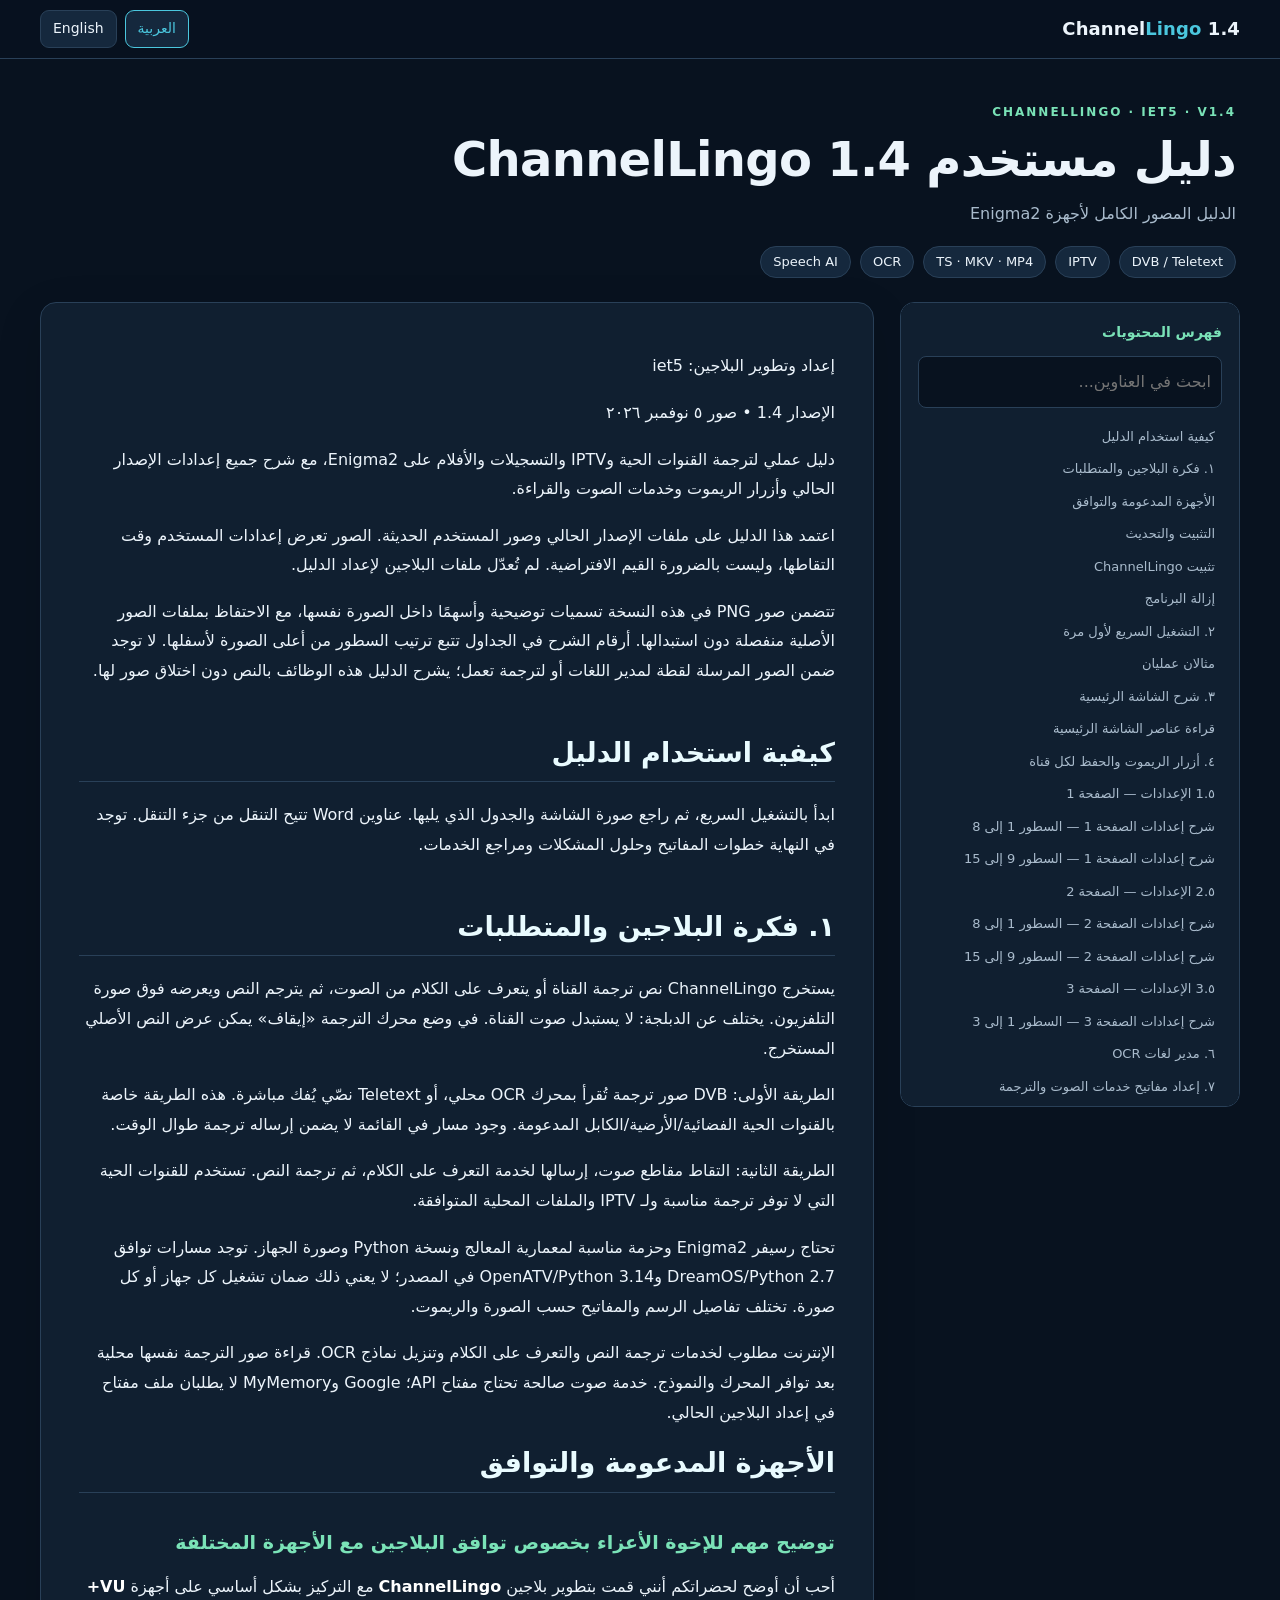
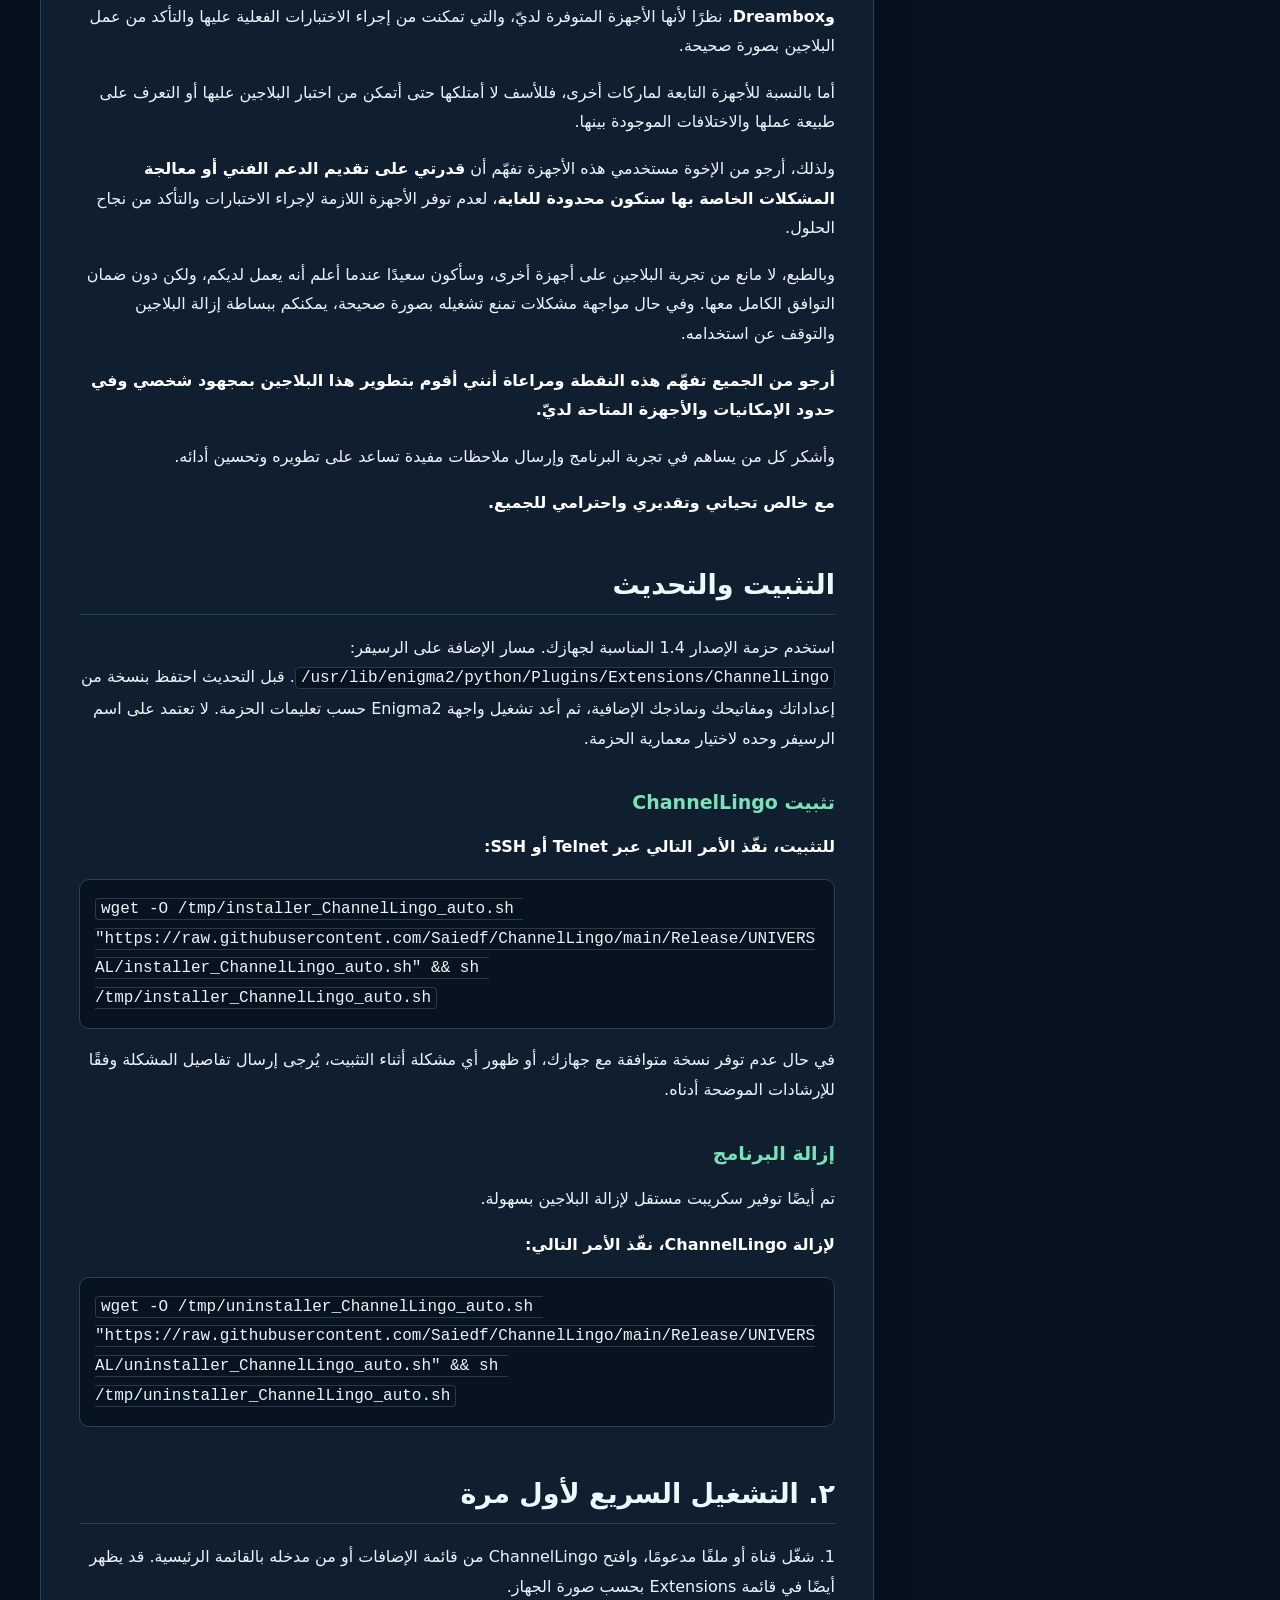
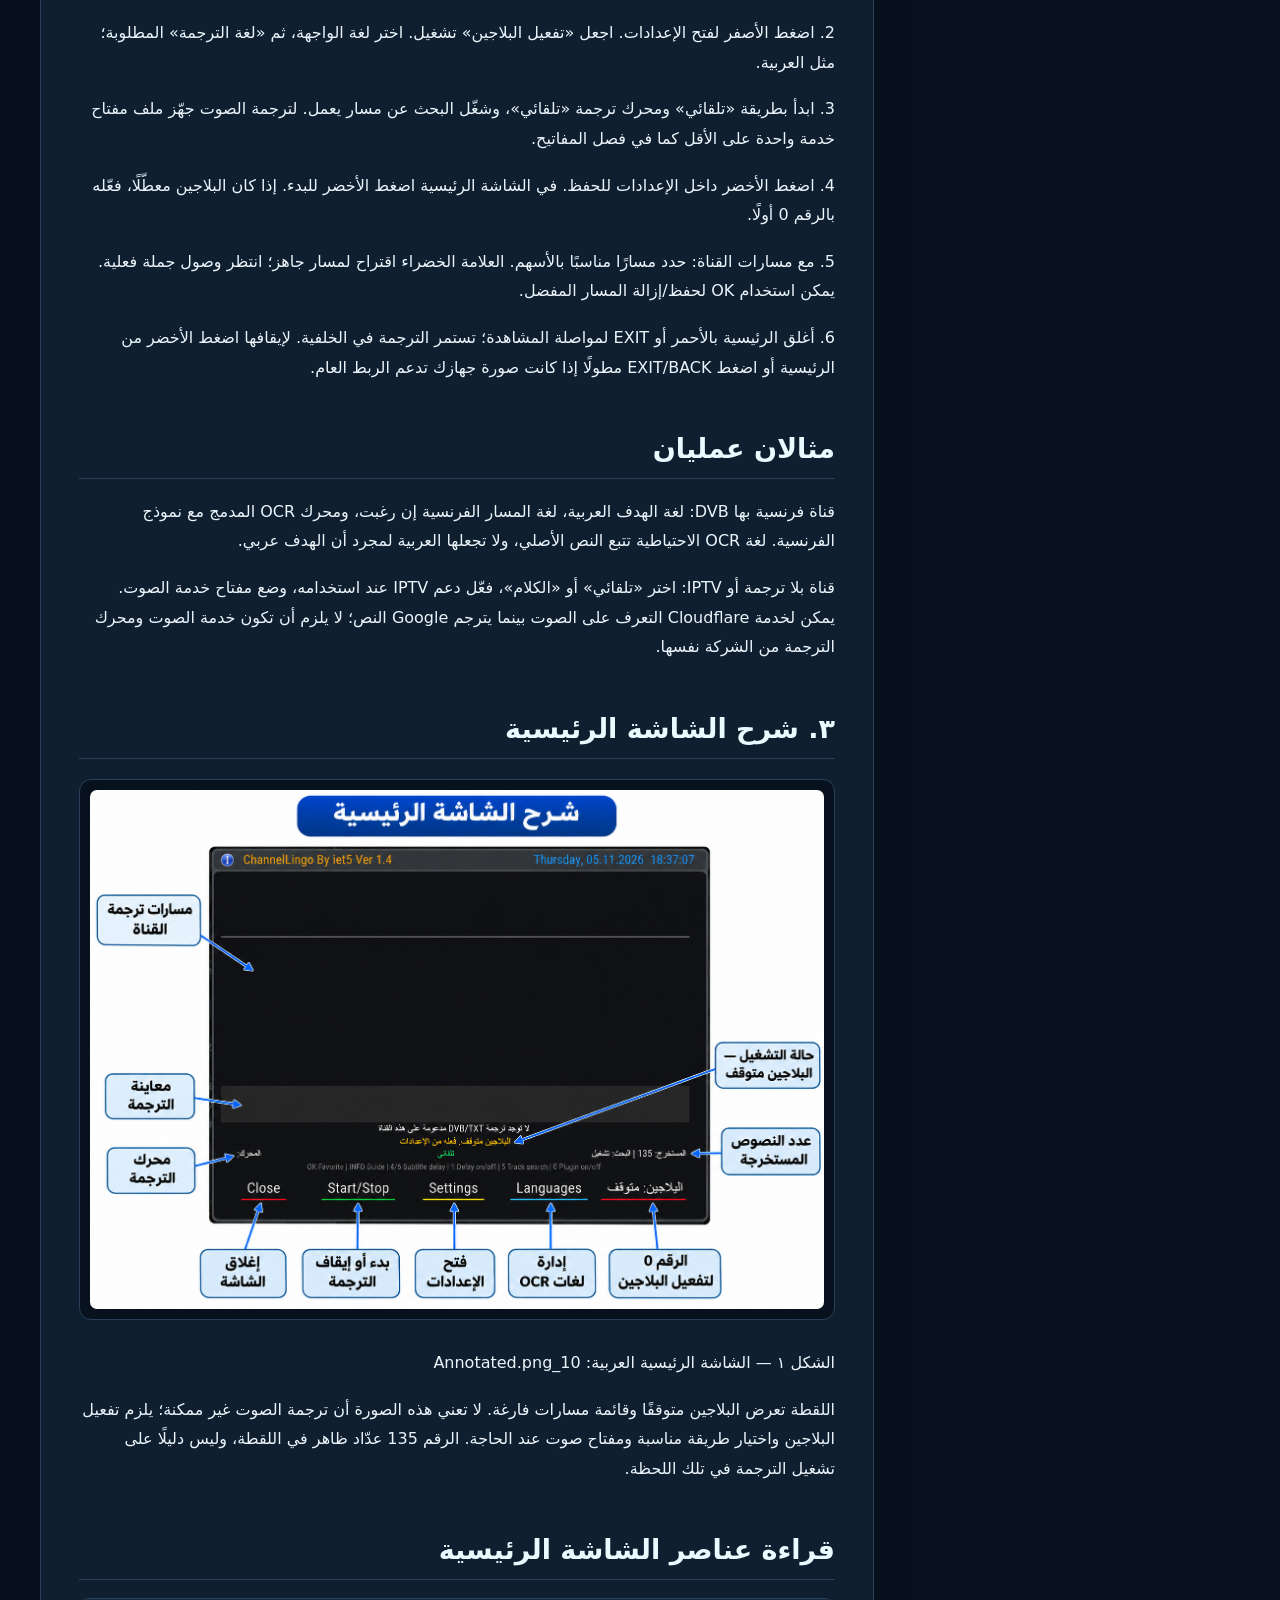
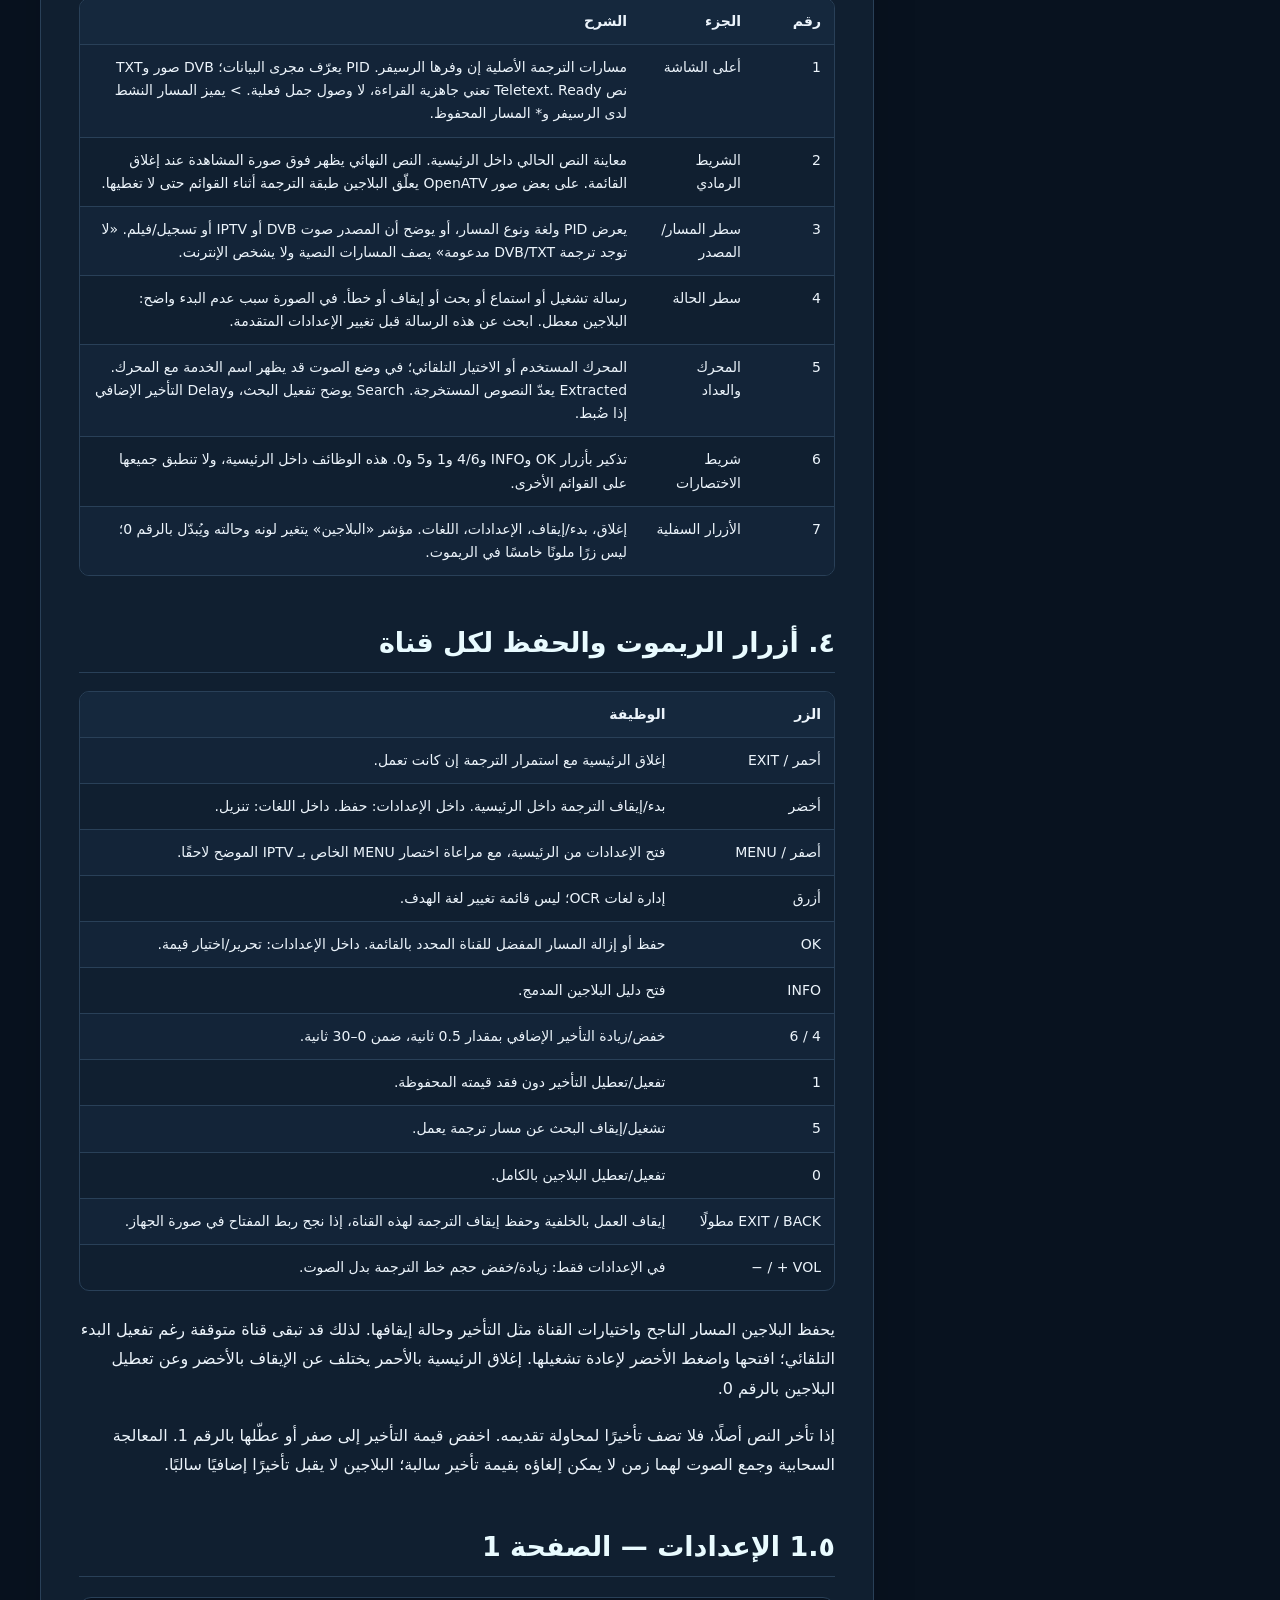
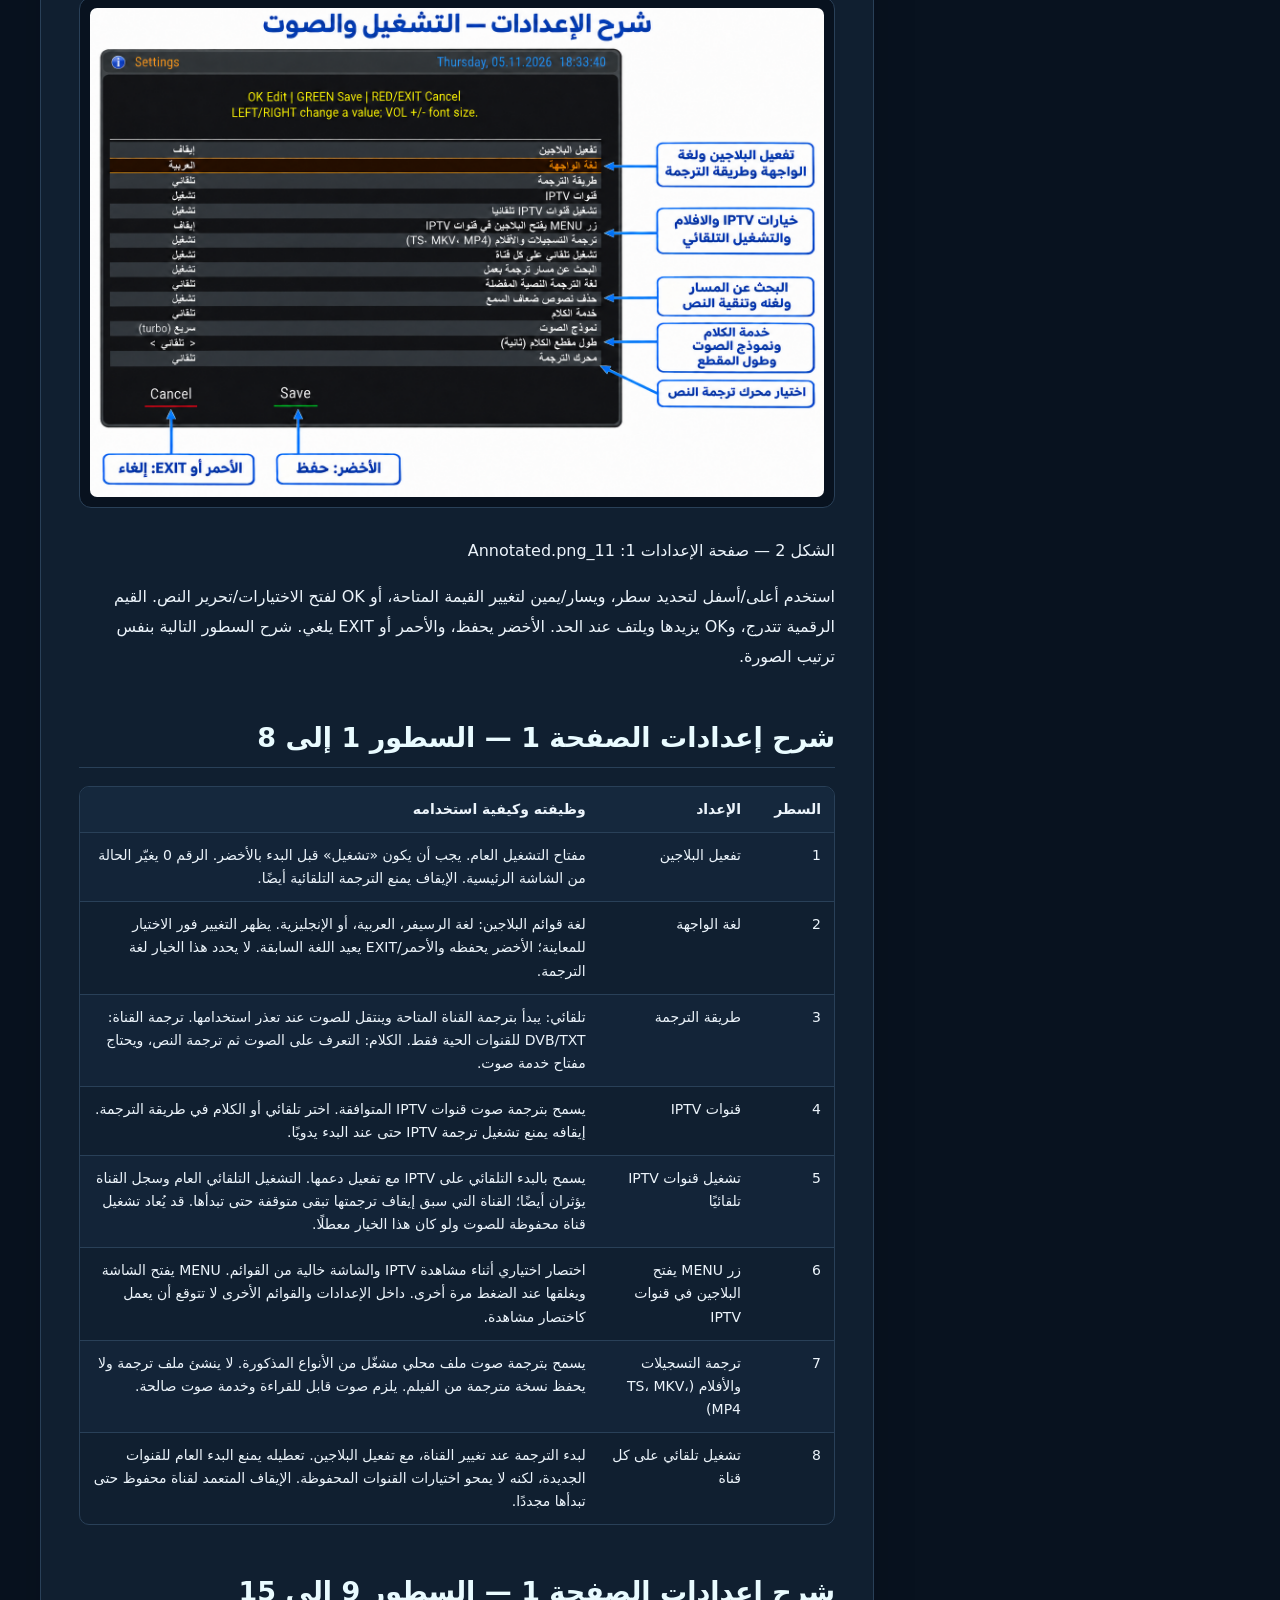
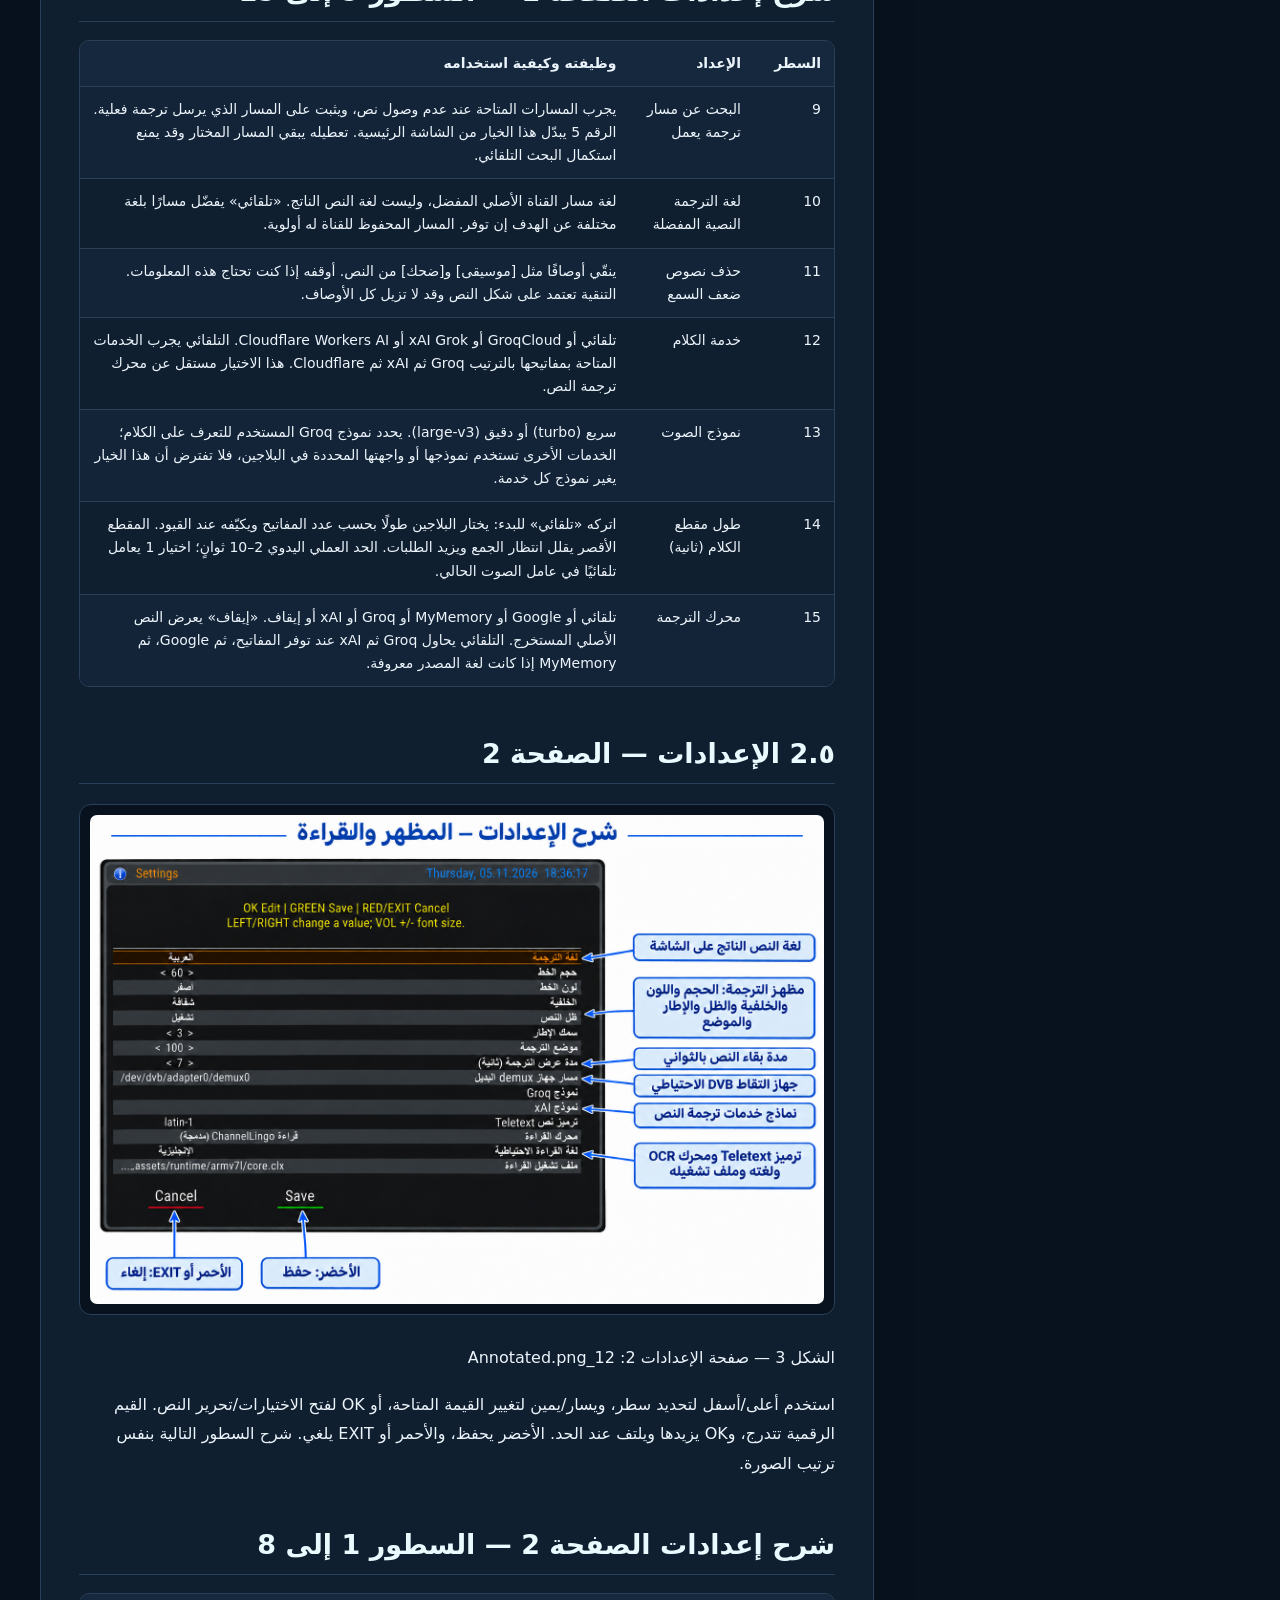
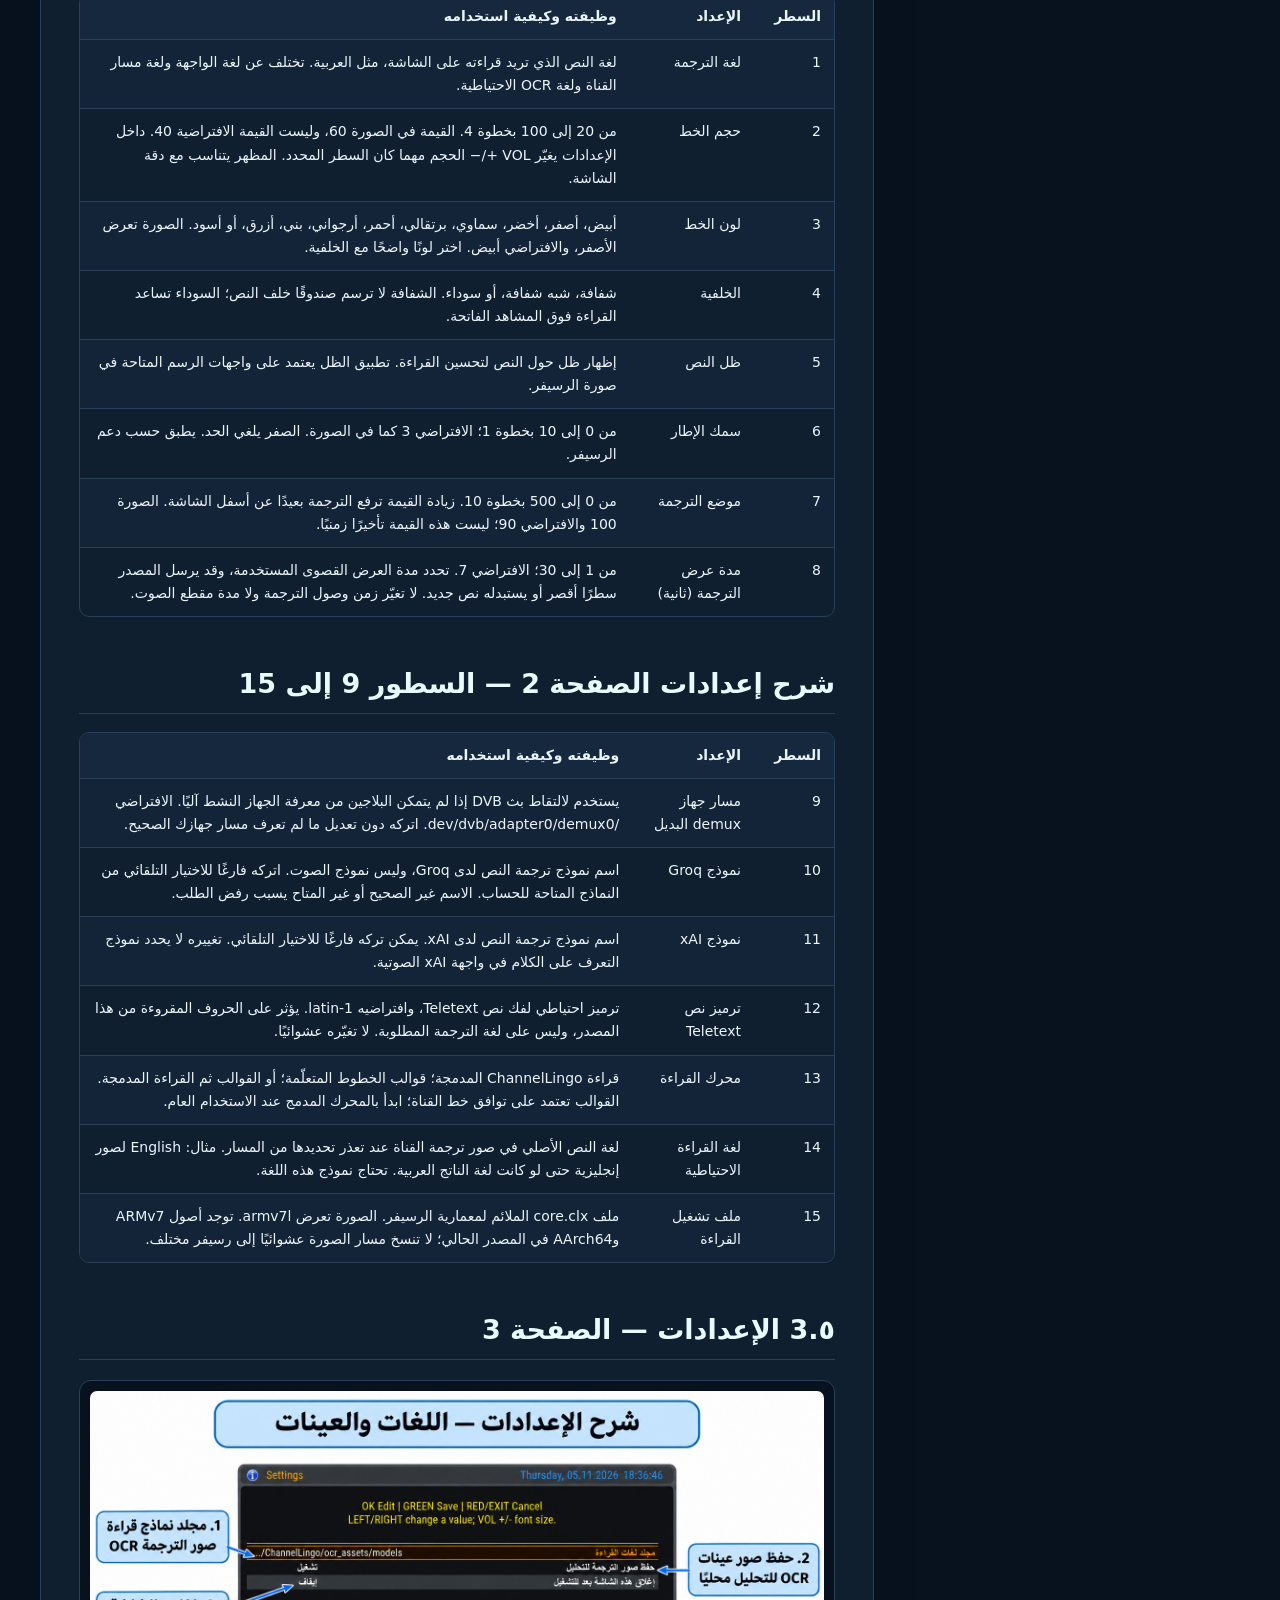
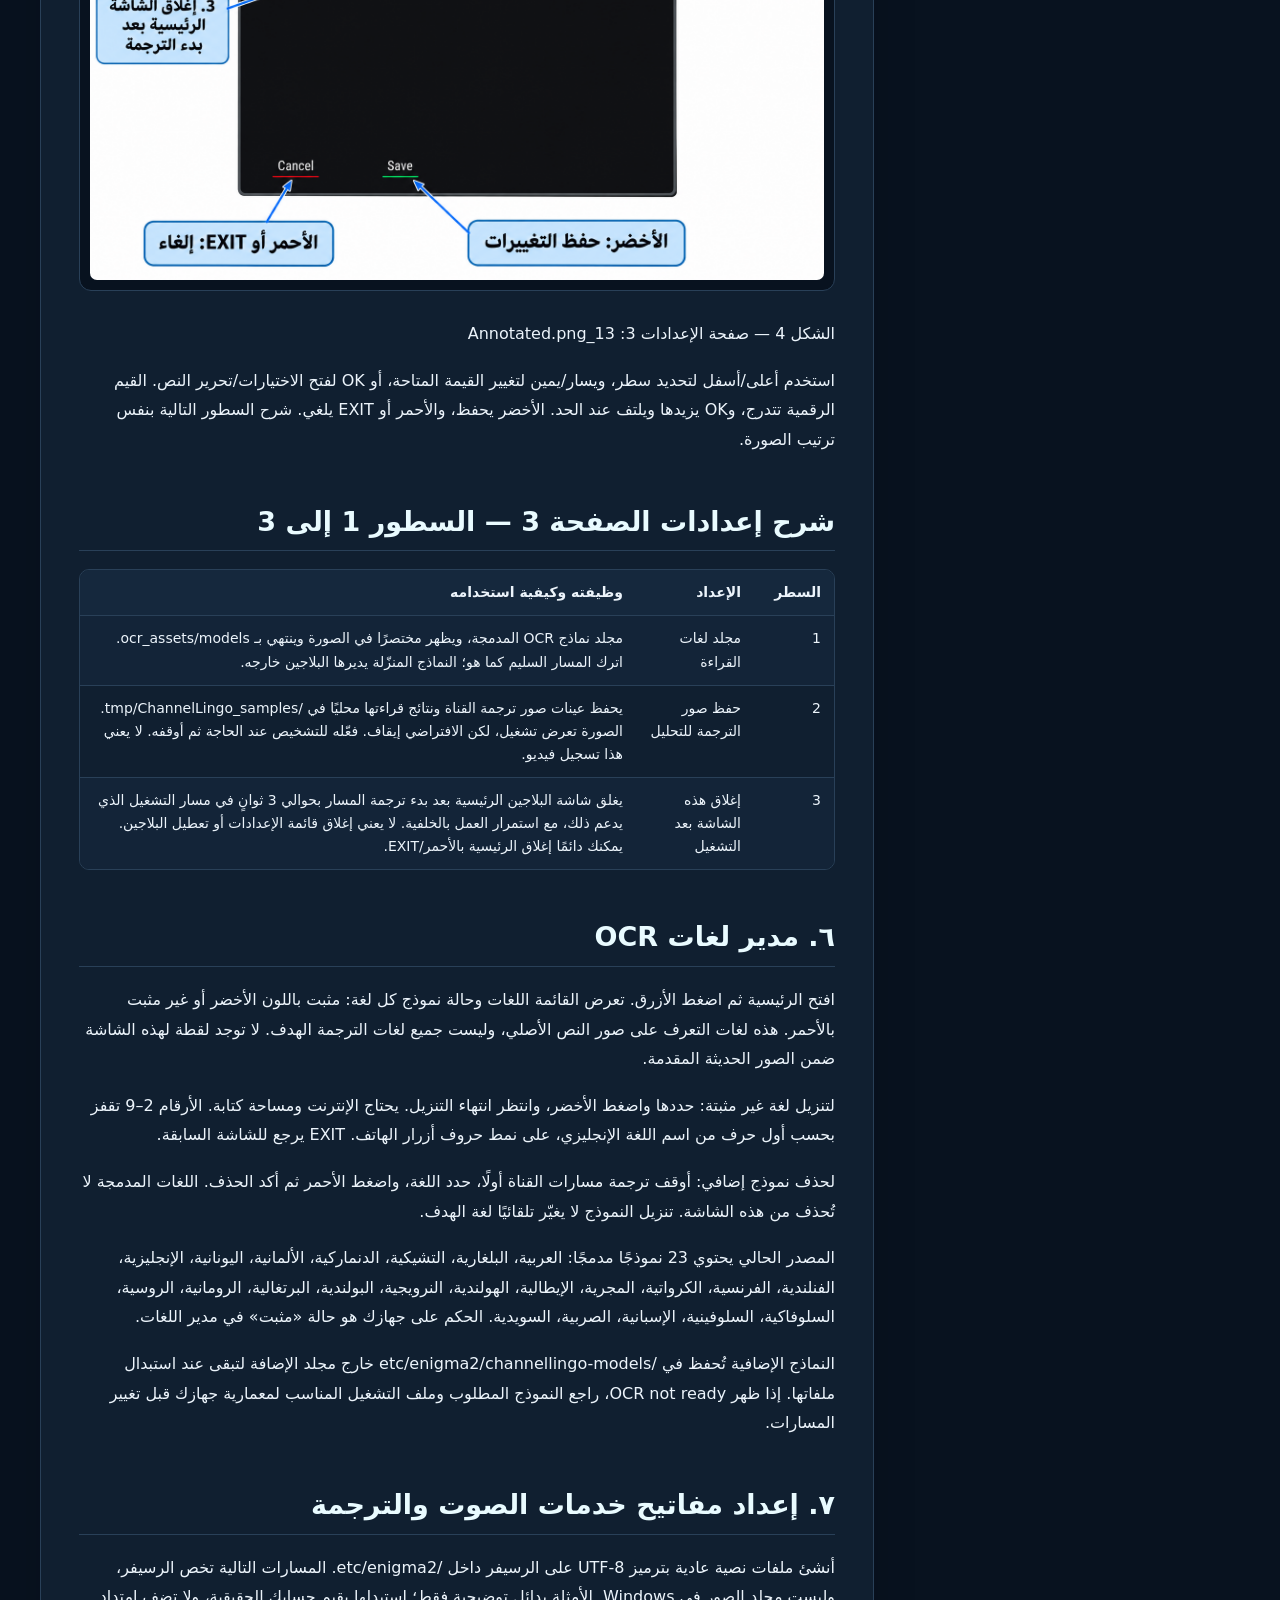
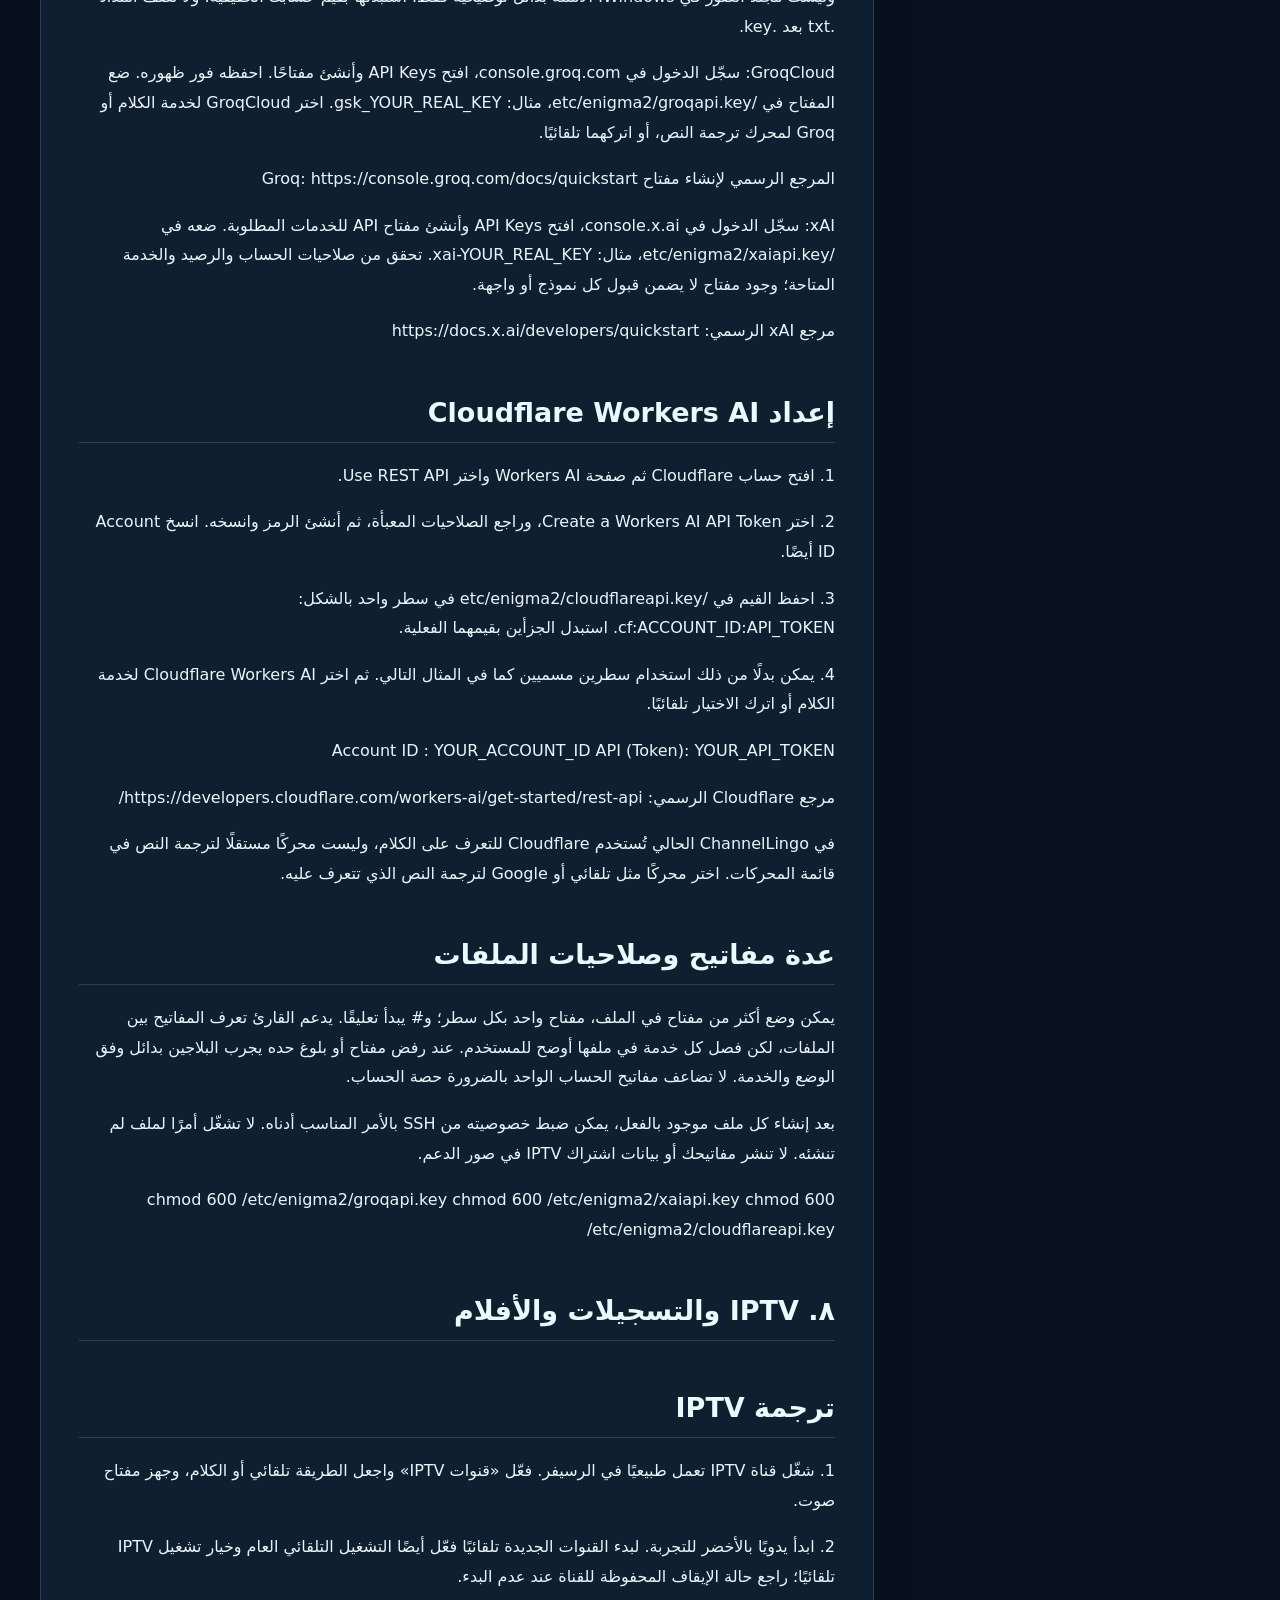
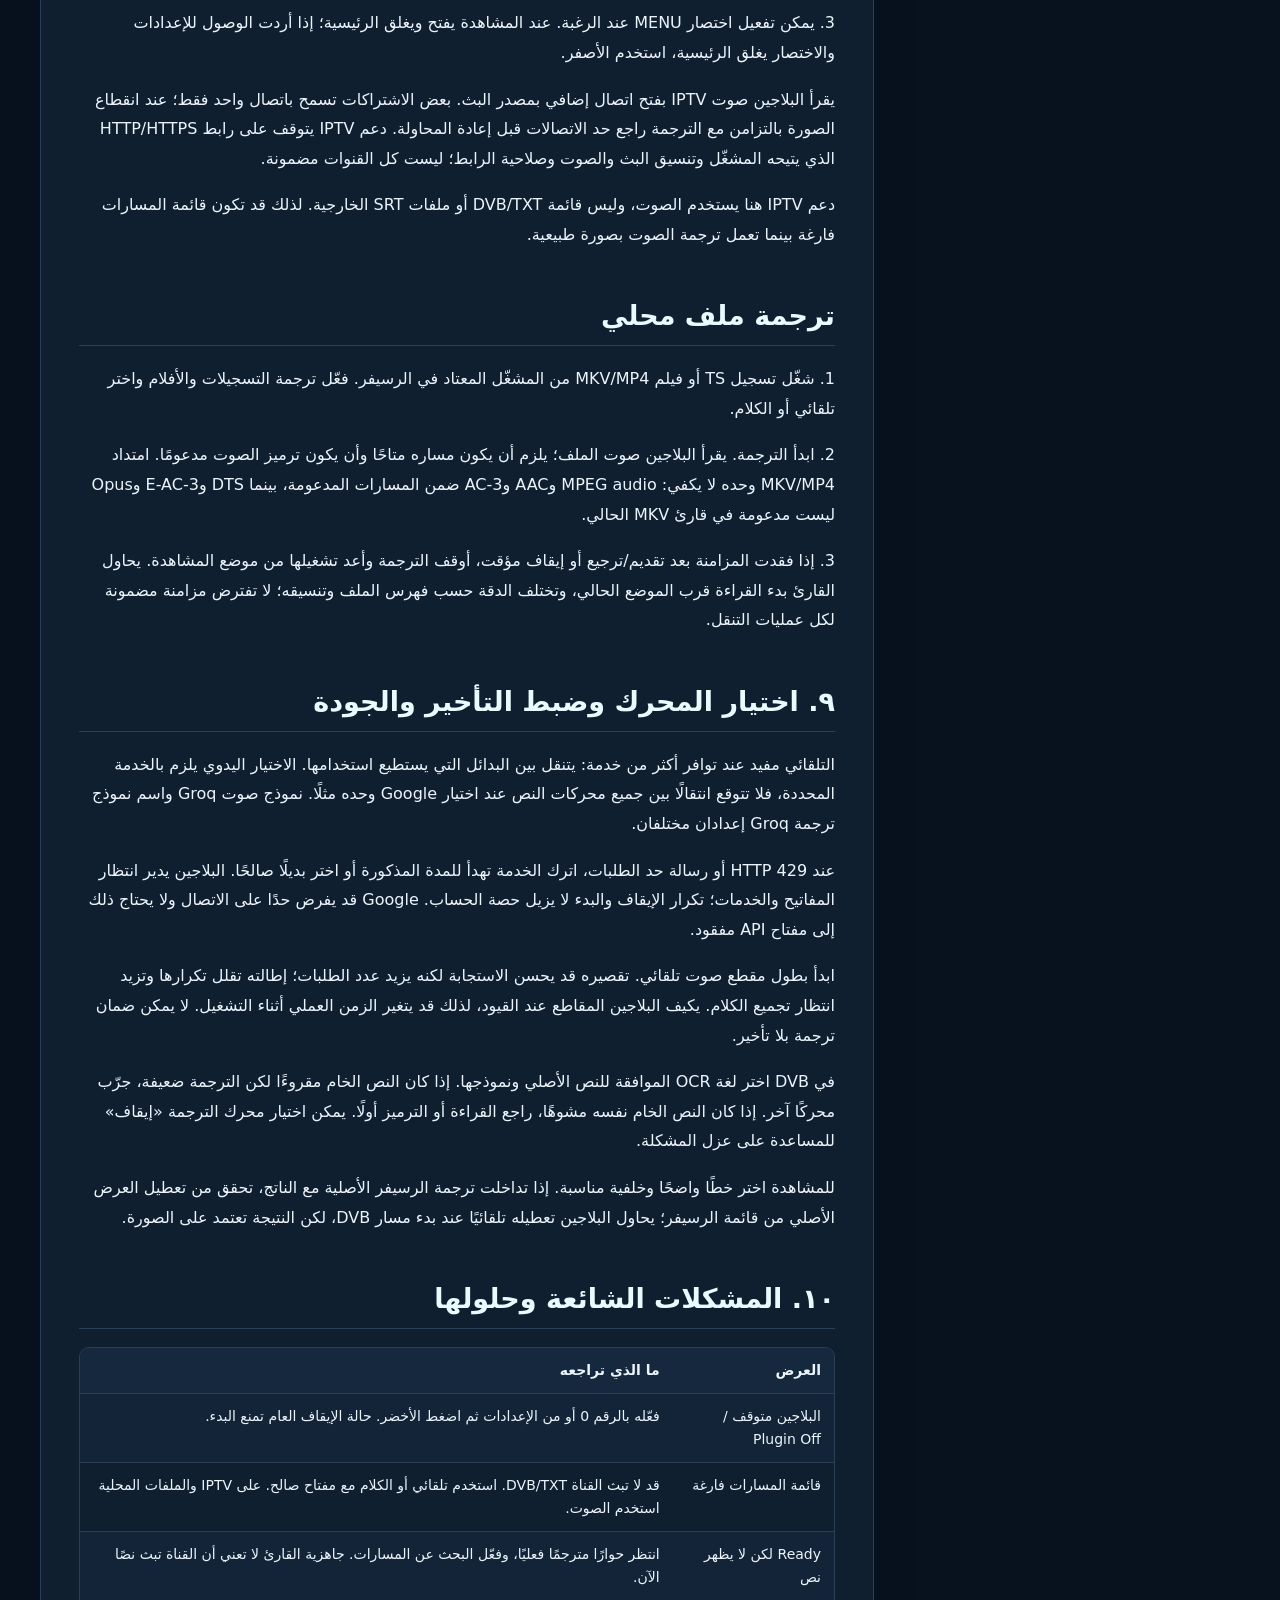
==== commit 217cfaa2: "Document installer and uninstaller commands in ar user guide" ====
--- a/User Guide/ar.html
+++ b/User Guide/ar.html
@@ -1,7 +1,7 @@
 <!doctype html><html lang="ar" dir="rtl"><head><meta charset="utf-8"><meta name="viewport" content="width=device-width,initial-scale=1"><meta name="description" content="الدليل المصور الكامل لأجهزة Enigma2"><title>دليل مستخدم ChannelLingo 1.4 | iet5</title><link rel="stylesheet" href="style.css"><script src="app.js" defer></script></head><body>
 <header class="topbar"><div class="topbar-inner"><a class="brand" href="index.html">Channel<span>Lingo</span> 1.4</a><nav class="navlinks"><a href="ar.html" class="active" lang="ar">العربية</a><a href="en.html" class="" lang="en">English</a></nav></div></header>
 <section class="hero"><div class="eyebrow">ChannelLingo · iet5 · v1.4</div><h1>دليل مستخدم ChannelLingo 1.4</h1><p>الدليل المصور الكامل لأجهزة Enigma2</p><div class="pills"><span class="pill">DVB / Teletext</span><span class="pill">IPTV</span><span class="pill">TS · MKV · MP4</span><span class="pill">OCR</span><span class="pill">Speech AI</span></div></section>
-<div class="layout"><aside class="sidebar"><h2>فهرس المحتويات</h2><input id="toc-search" type="search" placeholder="ابحث في العناوين..." aria-label="ابحث في العناوين..."><ul class="toc"><li><a class="" href="#section-1">كيفية استخدام الدليل</a></li><li><a class="" href="#section-2">١. فكرة البلاجين والمتطلبات</a></li><li><a class="" href="#supported-devices">الأجهزة المدعومة والتوافق</a></li><li><a class="" href="#section-3">التثبيت والتحديث</a></li><li><a class="" href="#section-4">٢. التشغيل السريع لأول مرة</a></li><li><a class="" href="#section-5">مثالان عمليان</a></li><li><a class="" href="#section-6">٣. شرح الشاشة الرئيسية</a></li><li><a class="" href="#section-7">قراءة عناصر الشاشة الرئيسية</a></li><li><a class="" href="#section-8">٤. أزرار الريموت والحفظ لكل قناة</a></li><li><a class="" href="#section-9">٥.1 الإعدادات — الصفحة 1</a></li><li><a class="" href="#section-10">شرح إعدادات الصفحة 1 — السطور 1 إلى 8</a></li><li><a class="" href="#section-11">شرح إعدادات الصفحة 1 — السطور 9 إلى 15</a></li><li><a class="" href="#section-12">٥.2 الإعدادات — الصفحة 2</a></li><li><a class="" href="#section-13">شرح إعدادات الصفحة 2 — السطور 1 إلى 8</a></li><li><a class="" href="#section-14">شرح إعدادات الصفحة 2 — السطور 9 إلى 15</a></li><li><a class="" href="#section-15">٥.3 الإعدادات — الصفحة 3</a></li><li><a class="" href="#section-16">شرح إعدادات الصفحة 3 — السطور 1 إلى 3</a></li><li><a class="" href="#section-17">٦. مدير لغات OCR</a></li><li><a class="" href="#section-18">٧. إعداد مفاتيح خدمات الصوت والترجمة</a></li><li><a class="" href="#section-19">إعداد Cloudflare Workers AI</a></li><li><a class="" href="#section-20">عدة مفاتيح وصلاحيات الملفات</a></li><li><a class="" href="#section-21">٨. IPTV والتسجيلات والأفلام</a></li><li><a class="" href="#section-22">ترجمة IPTV</a></li><li><a class="" href="#section-23">ترجمة ملف محلي</a></li><li><a class="" href="#section-24">٩. اختيار المحرك وضبط التأخير والجودة</a></li><li><a class="" href="#section-25">١٠. المشكلات الشائعة وحلولها</a></li><li><a class="" href="#section-26">مشكلات التشغيل والعرض</a></li><li><a class="" href="#section-27">١١. الملفات والدعم والخصوصية</a></li></ul></aside><main class="content"><p class="intro">إعداد وتطوير البلاجين: iet5</p><p class="intro">الإصدار 1.4 • صور ٥ نوفمبر ٢٠٢٦</p><p>دليل عملي لترجمة القنوات الحية وIPTV والتسجيلات والأفلام على Enigma2، مع شرح جميع إعدادات الإصدار الحالي وأزرار الريموت وخدمات الصوت والقراءة.</p><p>اعتمد هذا الدليل على ملفات الإصدار الحالي وصور المستخدم الحديثة. الصور تعرض إعدادات المستخدم وقت التقاطها، وليست بالضرورة القيم الافتراضية. لم تُعدّل ملفات البلاجين لإعداد الدليل.</p><p>تتضمن صور PNG في هذه النسخة تسميات توضيحية وأسهمًا داخل الصورة نفسها، مع الاحتفاظ بملفات الصور الأصلية منفصلة دون استبدالها. أرقام الشرح في الجداول تتبع ترتيب السطور من أعلى الصورة لأسفلها. لا توجد ضمن الصور المرسلة لقطة لمدير اللغات أو لترجمة تعمل؛ يشرح الدليل هذه الوظائف بالنص دون اختلاق صور لها.</p><h2 id="section-1">كيفية استخدام الدليل</h2><p>ابدأ بالتشغيل السريع، ثم راجع صورة الشاشة والجدول الذي يليها. عناوين Word تتيح التنقل من جزء التنقل. توجد في النهاية خطوات المفاتيح وحلول المشكلات ومراجع الخدمات.</p><h2 id="section-2">١. فكرة البلاجين والمتطلبات</h2><p>يستخرج ChannelLingo نص ترجمة القناة أو يتعرف على الكلام من الصوت، ثم يترجم النص ويعرضه فوق صورة التلفزيون. يختلف عن الدبلجة: لا يستبدل صوت القناة. في وضع محرك الترجمة «إيقاف» يمكن عرض النص الأصلي المستخرج.</p><p>الطريقة الأولى: DVB صور ترجمة تُقرأ بمحرك OCR محلي، أو Teletext نصّي يُفك مباشرة. هذه الطريقة خاصة بالقنوات الحية الفضائية/الأرضية/الكابل المدعومة. وجود مسار في القائمة لا يضمن إرساله ترجمة طوال الوقت.</p><p>الطريقة الثانية: التقاط مقاطع صوت، إرسالها لخدمة التعرف على الكلام، ثم ترجمة النص. تستخدم للقنوات الحية التي لا توفر ترجمة مناسبة ولـ IPTV والملفات المحلية المتوافقة.</p><p>تحتاج رسيفر Enigma2 وحزمة مناسبة لمعمارية المعالج ونسخة Python وصورة الجهاز. توجد مسارات توافق DreamOS/Python 2.7 وOpenATV/Python 3.14 في المصدر؛ لا يعني ذلك ضمان تشغيل كل جهاز أو كل صورة. تختلف تفاصيل الرسم والمفاتيح حسب الصورة والريموت.</p><p>الإنترنت مطلوب لخدمات ترجمة النص والتعرف على الكلام وتنزيل نماذج OCR. قراءة صور الترجمة نفسها محلية بعد توافر المحرك والنموذج. خدمة صوت صالحة تحتاج مفتاح API؛ Google وMyMemory لا يطلبان ملف مفتاح في إعداد البلاجين الحالي.</p><section class="compatibility-section" aria-labelledby="supported-devices"><h2 id="supported-devices">الأجهزة المدعومة والتوافق</h2><h3>توضيح مهم للإخوة الأعزاء بخصوص توافق البلاجين مع الأجهزة المختلفة</h3><p>أحب أن أوضح لحضراتكم أنني قمت بتطوير بلاجين <strong>ChannelLingo</strong> مع التركيز بشكل أساسي على أجهزة <strong>VU+ وDreambox</strong>، نظرًا لأنها الأجهزة المتوفرة لديّ، والتي تمكنت من إجراء الاختبارات الفعلية عليها والتأكد من عمل البلاجين بصورة صحيحة.</p><p>أما بالنسبة للأجهزة التابعة لماركات أخرى، فللأسف لا أمتلكها حتى أتمكن من اختبار البلاجين عليها أو التعرف على طبيعة عملها والاختلافات الموجودة بينها.</p><p>ولذلك، أرجو من الإخوة مستخدمي هذه الأجهزة تفهّم أن <strong>قدرتي على تقديم الدعم الفني أو معالجة المشكلات الخاصة بها ستكون محدودة للغاية</strong>، لعدم توفر الأجهزة اللازمة لإجراء الاختبارات والتأكد من نجاح الحلول.</p><p>وبالطبع، لا مانع من تجربة البلاجين على أجهزة أخرى، وسأكون سعيدًا عندما أعلم أنه يعمل لديكم، ولكن دون ضمان التوافق الكامل معها. وفي حال مواجهة مشكلات تمنع تشغيله بصورة صحيحة، يمكنكم ببساطة إزالة البلاجين والتوقف عن استخدامه.</p><p><strong>أرجو من الجميع تفهّم هذه النقطة ومراعاة أنني أقوم بتطوير هذا البلاجين بمجهود شخصي وفي حدود الإمكانيات والأجهزة المتاحة لديّ.</strong></p><p>وأشكر كل من يساهم في تجربة البرنامج وإرسال ملاحظات مفيدة تساعد على تطويره وتحسين أدائه.</p><p><strong>مع خالص تحياتي وتقديري واحترامي للجميع.</strong></p></section><h2 id="section-3">التثبيت والتحديث</h2><p>استخدم حزمة الإصدار 1.4 المناسبة لجهازك، واتبع تعليمات الحزمة. مسار الإضافة على الرسيفر: /usr/lib/enigma2/python/Plugins/Extensions/ChannelLingo. قبل التحديث احتفظ بنسخة من إعداداتك ومفاتيحك ونماذجك الإضافية، ثم أعد تشغيل واجهة Enigma2 حسب تعليمات الحزمة. لا تعتمد على اسم الرسيفر وحده لاختيار معمارية الحزمة. لا يتضمن هذا الدليل أمر تثبيت لحزمة لم تُقدّم معه.</p><h2 id="section-4">٢. التشغيل السريع لأول مرة</h2><p>1. شغّل قناة أو ملفًا مدعومًا، وافتح ChannelLingo من قائمة الإضافات أو من مدخله بالقائمة الرئيسية. قد يظهر أيضًا في قائمة Extensions بحسب صورة الجهاز.</p><p>2. اضغط الأصفر لفتح الإعدادات. اجعل «تفعيل البلاجين» تشغيل. اختر لغة الواجهة، ثم «لغة الترجمة» المطلوبة؛ مثل العربية.</p><p>3. ابدأ بطريقة «تلقائي» ومحرك ترجمة «تلقائي»، وشغّل البحث عن مسار يعمل. لترجمة الصوت جهّز ملف مفتاح خدمة واحدة على الأقل كما في فصل المفاتيح.</p><p>4. اضغط الأخضر داخل الإعدادات للحفظ. في الشاشة الرئيسية اضغط الأخضر للبدء. إذا كان البلاجين معطّلًا، فعّله بالرقم 0 أولًا.</p><p>5. مع مسارات القناة: حدد مسارًا مناسبًا بالأسهم. العلامة الخضراء اقتراح لمسار جاهز؛ انتظر وصول جملة فعلية. يمكن استخدام OK لحفظ/إزالة المسار المفضل.</p><p>6. أغلق الرئيسية بالأحمر أو EXIT لمواصلة المشاهدة؛ تستمر الترجمة في الخلفية. لإيقافها اضغط الأخضر من الرئيسية أو اضغط EXIT/BACK مطولًا إذا كانت صورة جهازك تدعم الربط العام.</p><h2 id="section-5">مثالان عمليان</h2><p>قناة فرنسية بها DVB: لغة الهدف العربية، لغة المسار الفرنسية إن رغبت، ومحرك OCR المدمج مع نموذج الفرنسية. لغة OCR الاحتياطية تتبع النص الأصلي، ولا تجعلها العربية لمجرد أن الهدف عربي.</p><p>قناة بلا ترجمة أو IPTV: اختر «تلقائي» أو «الكلام»، فعّل دعم IPTV عند استخدامه، وضع مفتاح خدمة الصوت. يمكن لخدمة Cloudflare التعرف على الصوت بينما يترجم Google النص؛ لا يلزم أن تكون خدمة الصوت ومحرك الترجمة من الشركة نفسها.</p><h2 id="section-6">٣. شرح الشاشة الرئيسية</h2><p></p><figure><img src="assets/ar-386230fc61ec.png" loading="lazy" alt="ChannelLingo ar screenshot" /></figure><p>الشكل ١ — الشاشة الرئيسية العربية: 10_Annotated.png</p><p>اللقطة تعرض البلاجين متوقفًا وقائمة مسارات فارغة. لا تعني هذه الصورة أن ترجمة الصوت غير ممكنة؛ يلزم تفعيل البلاجين واختيار طريقة مناسبة ومفتاح صوت عند الحاجة. الرقم 135 عدّاد ظاهر في اللقطة، وليس دليلًا على تشغيل الترجمة في تلك اللحظة.</p><h2 id="section-7">قراءة عناصر الشاشة الرئيسية</h2><div class="table-wrap"><table><tr><th>رقم</th><th>الجزء</th><th>الشرح</th></tr><tr><td>1</td><td>أعلى الشاشة</td><td>مسارات الترجمة الأصلية إن وفرها الرسيفر. PID يعرّف مجرى البيانات؛ DVB صور وTXT نص Teletext. Ready تعني جاهزية القراءة، لا وصول جمل فعلية. &gt; يميز المسار النشط لدى الرسيفر و* المسار المحفوظ.</td></tr><tr><td>2</td><td>الشريط الرمادي</td><td>معاينة النص الحالي داخل الرئيسية. النص النهائي يظهر فوق صورة المشاهدة عند إغلاق القائمة. على بعض صور OpenATV يعلّق البلاجين طبقة الترجمة أثناء القوائم حتى لا تغطيها.</td></tr><tr><td>3</td><td>سطر المسار/المصدر</td><td>يعرض PID ولغة ونوع المسار، أو يوضح أن المصدر صوت DVB أو IPTV أو تسجيل/فيلم. «لا توجد ترجمة DVB/TXT مدعومة» يصف المسارات النصية ولا يشخص الإنترنت.</td></tr><tr><td>4</td><td>سطر الحالة</td><td>رسالة تشغيل أو استماع أو بحث أو إيقاف أو خطأ. في الصورة سبب عدم البدء واضح: البلاجين معطل. ابحث عن هذه الرسالة قبل تغيير الإعدادات المتقدمة.</td></tr><tr><td>5</td><td>المحرك والعداد</td><td>المحرك المستخدم أو الاختيار التلقائي؛ في وضع الصوت قد يظهر اسم الخدمة مع المحرك. Extracted يعدّ النصوص المستخرجة. Search يوضح تفعيل البحث، وDelay التأخير الإضافي إذا ضُبط.</td></tr><tr><td>6</td><td>شريط الاختصارات</td><td>تذكير بأزرار OK وINFO و4/6 و1 و5 و0. هذه الوظائف داخل الرئيسية، ولا تنطبق جميعها على القوائم الأخرى.</td></tr><tr><td>7</td><td>الأزرار السفلية</td><td>إغلاق، بدء/إيقاف، الإعدادات، اللغات. مؤشر «البلاجين» يتغير لونه وحالته ويُبدّل بالرقم 0؛ ليس زرًا ملونًا خامسًا في الريموت.</td></tr></table></div><h2 id="section-8">٤. أزرار الريموت والحفظ لكل قناة</h2><div class="table-wrap"><table><tr><th>الزر</th><th>الوظيفة</th></tr><tr><td>أحمر / EXIT</td><td>إغلاق الرئيسية مع استمرار الترجمة إن كانت تعمل.</td></tr><tr><td>أخضر</td><td>بدء/إيقاف الترجمة داخل الرئيسية. داخل الإعدادات: حفظ. داخل اللغات: تنزيل.</td></tr><tr><td>أصفر / MENU</td><td>فتح الإعدادات من الرئيسية، مع مراعاة اختصار MENU الخاص بـ IPTV الموضح لاحقًا.</td></tr><tr><td>أزرق</td><td>إدارة لغات OCR؛ ليس قائمة تغيير لغة الهدف.</td></tr><tr><td>OK</td><td>حفظ أو إزالة المسار المفضل للقناة المحدد بالقائمة. داخل الإعدادات: تحرير/اختيار قيمة.</td></tr><tr><td>INFO</td><td>فتح دليل البلاجين المدمج.</td></tr><tr><td>4 / 6</td><td>خفض/زيادة التأخير الإضافي بمقدار 0.5 ثانية، ضمن 0–30 ثانية.</td></tr><tr><td>1</td><td>تفعيل/تعطيل التأخير دون فقد قيمته المحفوظة.</td></tr><tr><td>5</td><td>تشغيل/إيقاف البحث عن مسار ترجمة يعمل.</td></tr><tr><td>0</td><td>تفعيل/تعطيل البلاجين بالكامل.</td></tr><tr><td>EXIT / BACK مطولًا</td><td>إيقاف العمل بالخلفية وحفظ إيقاف الترجمة لهذه القناة، إذا نجح ربط المفتاح في صورة الجهاز.</td></tr><tr><td>VOL + / −</td><td>في الإعدادات فقط: زيادة/خفض حجم خط الترجمة بدل الصوت.</td></tr></table></div><p>يحفظ البلاجين المسار الناجح واختيارات القناة مثل التأخير وحالة إيقافها. لذلك قد تبقى قناة متوقفة رغم تفعيل البدء التلقائي؛ افتحها واضغط الأخضر لإعادة تشغيلها. إغلاق الرئيسية بالأحمر يختلف عن الإيقاف بالأخضر وعن تعطيل البلاجين بالرقم 0.</p><p>إذا تأخر النص أصلًا، فلا تضف تأخيرًا لمحاولة تقديمه. اخفض قيمة التأخير إلى صفر أو عطّلها بالرقم 1. المعالجة السحابية وجمع الصوت لهما زمن لا يمكن إلغاؤه بقيمة تأخير سالبة؛ البلاجين لا يقبل تأخيرًا إضافيًا سالبًا.</p><h2 id="section-9">٥.1 الإعدادات — الصفحة 1</h2><p></p><figure><img src="assets/ar-0e1deb48fd15.png" loading="lazy" alt="ChannelLingo ar screenshot" /></figure><p>الشكل 2 — صفحة الإعدادات 1: 11_Annotated.png</p><p>استخدم أعلى/أسفل لتحديد سطر، ويسار/يمين لتغيير القيمة المتاحة، أو OK لفتح الاختيارات/تحرير النص. القيم الرقمية تتدرج، وOK يزيدها ويلتف عند الحد. الأخضر يحفظ، والأحمر أو EXIT يلغي. شرح السطور التالية بنفس ترتيب الصورة.</p><h2 id="section-10">شرح إعدادات الصفحة 1 — السطور 1 إلى 8</h2><div class="table-wrap"><table><tr><th>السطر</th><th>الإعداد</th><th>وظيفته وكيفية استخدامه</th></tr><tr><td>1</td><td>تفعيل البلاجين</td><td>مفتاح التشغيل العام. يجب أن يكون «تشغيل» قبل البدء بالأخضر. الرقم 0 يغيّر الحالة من الشاشة الرئيسية. الإيقاف يمنع الترجمة التلقائية أيضًا.</td></tr><tr><td>2</td><td>لغة الواجهة</td><td>لغة قوائم البلاجين: لغة الرسيفر، العربية، أو الإنجليزية. يظهر التغيير فور الاختيار للمعاينة؛ الأخضر يحفظه والأحمر/EXIT يعيد اللغة السابقة. لا يحدد هذا الخيار لغة الترجمة.</td></tr><tr><td>3</td><td>طريقة الترجمة</td><td>تلقائي: يبدأ بترجمة القناة المتاحة وينتقل للصوت عند تعذر استخدامها. ترجمة القناة: DVB/TXT للقنوات الحية فقط. الكلام: التعرف على الصوت ثم ترجمة النص، ويحتاج مفتاح خدمة صوت.</td></tr><tr><td>4</td><td>قنوات IPTV</td><td>يسمح بترجمة صوت قنوات IPTV المتوافقة. اختر تلقائي أو الكلام في طريقة الترجمة. إيقافه يمنع تشغيل ترجمة IPTV حتى عند البدء يدويًا.</td></tr><tr><td>5</td><td>تشغيل قنوات IPTV تلقائيًا</td><td>يسمح بالبدء التلقائي على IPTV مع تفعيل دعمها. التشغيل التلقائي العام وسجل القناة يؤثران أيضًا؛ القناة التي سبق إيقاف ترجمتها تبقى متوقفة حتى تبدأها. قد يُعاد تشغيل قناة محفوظة للصوت ولو كان هذا الخيار معطلًا.</td></tr><tr><td>6</td><td>زر MENU يفتح البلاجين في قنوات IPTV</td><td>اختصار اختياري أثناء مشاهدة IPTV والشاشة خالية من القوائم. MENU يفتح الشاشة ويغلقها عند الضغط مرة أخرى. داخل الإعدادات والقوائم الأخرى لا تتوقع أن يعمل كاختصار مشاهدة.</td></tr><tr><td>7</td><td>ترجمة التسجيلات والأفلام (TS، MKV، MP4)</td><td>يسمح بترجمة صوت ملف محلي مشغّل من الأنواع المذكورة. لا ينشئ ملف ترجمة ولا يحفظ نسخة مترجمة من الفيلم. يلزم صوت قابل للقراءة وخدمة صوت صالحة.</td></tr><tr><td>8</td><td>تشغيل تلقائي على كل قناة</td><td>لبدء الترجمة عند تغيير القناة، مع تفعيل البلاجين. تعطيله يمنع البدء العام للقنوات الجديدة، لكنه لا يمحو اختيارات القنوات المحفوظة. الإيقاف المتعمد لقناة محفوظ حتى تبدأها مجددًا.</td></tr></table></div><h2 id="section-11">شرح إعدادات الصفحة 1 — السطور 9 إلى 15</h2><div class="table-wrap"><table><tr><th>السطر</th><th>الإعداد</th><th>وظيفته وكيفية استخدامه</th></tr><tr><td>9</td><td>البحث عن مسار ترجمة يعمل</td><td>يجرب المسارات المتاحة عند عدم وصول نص، ويثبت على المسار الذي يرسل ترجمة فعلية. الرقم 5 يبدّل هذا الخيار من الشاشة الرئيسية. تعطيله يبقي المسار المختار وقد يمنع استكمال البحث التلقائي.</td></tr><tr><td>10</td><td>لغة الترجمة النصية المفضلة</td><td>لغة مسار القناة الأصلي المفضل، وليست لغة النص الناتج. «تلقائي» يفضّل مسارًا بلغة مختلفة عن الهدف إن توفر. المسار المحفوظ للقناة له أولوية.</td></tr><tr><td>11</td><td>حذف نصوص ضعف السمع</td><td>ينقّي أوصافًا مثل [موسيقى] و[ضحك] من النص. أوقفه إذا كنت تحتاج هذه المعلومات. التنقية تعتمد على شكل النص وقد لا تزيل كل الأوصاف.</td></tr><tr><td>12</td><td>خدمة الكلام</td><td>تلقائي أو GroqCloud أو xAI Grok أو Cloudflare Workers AI. التلقائي يجرب الخدمات المتاحة بمفاتيحها بالترتيب Groq ثم xAI ثم Cloudflare. هذا الاختيار مستقل عن محرك ترجمة النص.</td></tr><tr><td>13</td><td>نموذج الصوت</td><td>سريع (turbo) أو دقيق (large-v3). يحدد نموذج Groq المستخدم للتعرف على الكلام؛ الخدمات الأخرى تستخدم نموذجها أو واجهتها المحددة في البلاجين، فلا تفترض أن هذا الخيار يغير نموذج كل خدمة.</td></tr><tr><td>14</td><td>طول مقطع الكلام (ثانية)</td><td>اتركه «تلقائي» للبدء: يختار البلاجين طولًا بحسب عدد المفاتيح ويكيّفه عند القيود. المقطع الأقصر يقلل انتظار الجمع ويزيد الطلبات. الحد العملي اليدوي 2–10 ثوانٍ؛ اختيار 1 يعامل تلقائيًا في عامل الصوت الحالي.</td></tr><tr><td>15</td><td>محرك الترجمة</td><td>تلقائي أو Google أو MyMemory أو Groq أو xAI أو إيقاف. «إيقاف» يعرض النص الأصلي المستخرج. التلقائي يحاول Groq ثم xAI عند توفر المفاتيح، ثم Google، ثم MyMemory إذا كانت لغة المصدر معروفة.</td></tr></table></div><h2 id="section-12">٥.2 الإعدادات — الصفحة 2</h2><p></p><figure><img src="assets/ar-a18d9fe9b7d5.png" loading="lazy" alt="ChannelLingo ar screenshot" /></figure><p>الشكل 3 — صفحة الإعدادات 2: 12_Annotated.png</p><p>استخدم أعلى/أسفل لتحديد سطر، ويسار/يمين لتغيير القيمة المتاحة، أو OK لفتح الاختيارات/تحرير النص. القيم الرقمية تتدرج، وOK يزيدها ويلتف عند الحد. الأخضر يحفظ، والأحمر أو EXIT يلغي. شرح السطور التالية بنفس ترتيب الصورة.</p><h2 id="section-13">شرح إعدادات الصفحة 2 — السطور 1 إلى 8</h2><div class="table-wrap"><table><tr><th>السطر</th><th>الإعداد</th><th>وظيفته وكيفية استخدامه</th></tr><tr><td>1</td><td>لغة الترجمة</td><td>لغة النص الذي تريد قراءته على الشاشة، مثل العربية. تختلف عن لغة الواجهة ولغة مسار القناة ولغة OCR الاحتياطية.</td></tr><tr><td>2</td><td>حجم الخط</td><td>من 20 إلى 100 بخطوة 4. القيمة في الصورة 60، وليست القيمة الافتراضية 40. داخل الإعدادات يغيّر VOL +/− الحجم مهما كان السطر المحدد. المظهر يتناسب مع دقة الشاشة.</td></tr><tr><td>3</td><td>لون الخط</td><td>أبيض، أصفر، أخضر، سماوي، برتقالي، أحمر، أرجواني، بني، أزرق، أو أسود. الصورة تعرض الأصفر، والافتراضي أبيض. اختر لونًا واضحًا مع الخلفية.</td></tr><tr><td>4</td><td>الخلفية</td><td>شفافة، شبه شفافة، أو سوداء. الشفافة لا ترسم صندوقًا خلف النص؛ السوداء تساعد القراءة فوق المشاهد الفاتحة.</td></tr><tr><td>5</td><td>ظل النص</td><td>إظهار ظل حول النص لتحسين القراءة. تطبيق الظل يعتمد على واجهات الرسم المتاحة في صورة الرسيفر.</td></tr><tr><td>6</td><td>سمك الإطار</td><td>من 0 إلى 10 بخطوة 1؛ الافتراضي 3 كما في الصورة. الصفر يلغي الحد. يطبق حسب دعم الرسيفر.</td></tr><tr><td>7</td><td>موضع الترجمة</td><td>من 0 إلى 500 بخطوة 10. زيادة القيمة ترفع الترجمة بعيدًا عن أسفل الشاشة. الصورة 100 والافتراضي 90؛ ليست هذه القيمة تأخيرًا زمنيًا.</td></tr><tr><td>8</td><td>مدة عرض الترجمة (ثانية)</td><td>من 1 إلى 30؛ الافتراضي 7. تحدد مدة العرض القصوى المستخدمة، وقد يرسل المصدر سطرًا أقصر أو يستبدله نص جديد. لا تغيّر زمن وصول الترجمة ولا مدة مقطع الصوت.</td></tr></table></div><h2 id="section-14">شرح إعدادات الصفحة 2 — السطور 9 إلى 15</h2><div class="table-wrap"><table><tr><th>السطر</th><th>الإعداد</th><th>وظيفته وكيفية استخدامه</th></tr><tr><td>9</td><td>مسار جهاز demux البديل</td><td>يستخدم لالتقاط بث DVB إذا لم يتمكن البلاجين من معرفة الجهاز النشط آليًا. الافتراضي /dev/dvb/adapter0/demux0. اتركه دون تعديل ما لم تعرف مسار جهازك الصحيح.</td></tr><tr><td>10</td><td>نموذج Groq</td><td>اسم نموذج ترجمة النص لدى Groq، وليس نموذج الصوت. اتركه فارغًا للاختيار التلقائي من النماذج المتاحة للحساب. الاسم غير الصحيح أو غير المتاح يسبب رفض الطلب.</td></tr><tr><td>11</td><td>نموذج xAI</td><td>اسم نموذج ترجمة النص لدى xAI. يمكن تركه فارغًا للاختيار التلقائي. تغييره لا يحدد نموذج التعرف على الكلام في واجهة xAI الصوتية.</td></tr><tr><td>12</td><td>ترميز نص Teletext</td><td>ترميز احتياطي لفك نص Teletext، وافتراضيه latin-1. يؤثر على الحروف المقروءة من هذا المصدر، وليس على لغة الترجمة المطلوبة. لا تغيّره عشوائيًا.</td></tr><tr><td>13</td><td>محرك القراءة</td><td>قراءة ChannelLingo المدمجة؛ قوالب الخطوط المتعلّمة؛ أو القوالب ثم القراءة المدمجة. القوالب تعتمد على توافق خط القناة؛ ابدأ بالمحرك المدمج عند الاستخدام العام.</td></tr><tr><td>14</td><td>لغة القراءة الاحتياطية</td><td>لغة النص الأصلي في صور ترجمة القناة عند تعذر تحديدها من المسار. مثال: English لصور إنجليزية حتى لو كانت لغة الناتج العربية. تحتاج نموذج هذه اللغة.</td></tr><tr><td>15</td><td>ملف تشغيل القراءة</td><td>ملف core.clx الملائم لمعمارية الرسيفر. الصورة تعرض armv7l. توجد أصول ARMv7 وAArch64 في المصدر الحالي؛ لا تنسخ مسار الصورة عشوائيًا إلى رسيفر مختلف.</td></tr></table></div><h2 id="section-15">٥.3 الإعدادات — الصفحة 3</h2><p></p><figure><img src="assets/ar-bb9e3cdec004.png" loading="lazy" alt="ChannelLingo ar screenshot" /></figure><p>الشكل 4 — صفحة الإعدادات 3: 13_Annotated.png</p><p>استخدم أعلى/أسفل لتحديد سطر، ويسار/يمين لتغيير القيمة المتاحة، أو OK لفتح الاختيارات/تحرير النص. القيم الرقمية تتدرج، وOK يزيدها ويلتف عند الحد. الأخضر يحفظ، والأحمر أو EXIT يلغي. شرح السطور التالية بنفس ترتيب الصورة.</p><h2 id="section-16">شرح إعدادات الصفحة 3 — السطور 1 إلى 3</h2><div class="table-wrap"><table><tr><th>السطر</th><th>الإعداد</th><th>وظيفته وكيفية استخدامه</th></tr><tr><td>1</td><td>مجلد لغات القراءة</td><td>مجلد نماذج OCR المدمجة، ويظهر مختصرًا في الصورة وينتهي بـ ocr_assets/models. اترك المسار السليم كما هو؛ النماذج المنزّلة يديرها البلاجين خارجه.</td></tr><tr><td>2</td><td>حفظ صور الترجمة للتحليل</td><td>يحفظ عينات صور ترجمة القناة ونتائج قراءتها محليًا في /tmp/ChannelLingo_samples. الصورة تعرض تشغيل، لكن الافتراضي إيقاف. فعّله للتشخيص عند الحاجة ثم أوقفه. لا يعني هذا تسجيل فيديو.</td></tr><tr><td>3</td><td>إغلاق هذه الشاشة بعد التشغيل</td><td>يغلق شاشة البلاجين الرئيسية بعد بدء ترجمة المسار بحوالي 3 ثوانٍ في مسار التشغيل الذي يدعم ذلك، مع استمرار العمل بالخلفية. لا يعني إغلاق قائمة الإعدادات أو تعطيل البلاجين. يمكنك دائمًا إغلاق الرئيسية بالأحمر/EXIT.</td></tr></table></div><h2 id="section-17">٦. مدير لغات OCR</h2><p>افتح الرئيسية ثم اضغط الأزرق. تعرض القائمة اللغات وحالة نموذج كل لغة: مثبت باللون الأخضر أو غير مثبت بالأحمر. هذه لغات التعرف على صور النص الأصلي، وليست جميع لغات الترجمة الهدف. لا توجد لقطة لهذه الشاشة ضمن الصور الحديثة المقدمة.</p><p>لتنزيل لغة غير مثبتة: حددها واضغط الأخضر، وانتظر انتهاء التنزيل. يحتاج الإنترنت ومساحة كتابة. الأرقام 2–9 تقفز بحسب أول حرف من اسم اللغة الإنجليزي، على نمط حروف أزرار الهاتف. EXIT يرجع للشاشة السابقة.</p><p>لحذف نموذج إضافي: أوقف ترجمة مسارات القناة أولًا، حدد اللغة، واضغط الأحمر ثم أكد الحذف. اللغات المدمجة لا تُحذف من هذه الشاشة. تنزيل النموذج لا يغيّر تلقائيًا لغة الهدف.</p><p>المصدر الحالي يحتوي 23 نموذجًا مدمجًا: العربية، البلغارية، التشيكية، الدنماركية، الألمانية، اليونانية، الإنجليزية، الفنلندية، الفرنسية، الكرواتية، المجرية، الإيطالية، الهولندية، النرويجية، البولندية، البرتغالية، الرومانية، الروسية، السلوفاكية، السلوفينية، الإسبانية، الصربية، السويدية. الحكم على جهازك هو حالة «مثبت» في مدير اللغات.</p><p>النماذج الإضافية تُحفظ في /etc/enigma2/channellingo-models خارج مجلد الإضافة لتبقى عند استبدال ملفاتها. إذا ظهر OCR not ready، راجع النموذج المطلوب وملف التشغيل المناسب لمعمارية جهازك قبل تغيير المسارات.</p><h2 id="section-18">٧. إعداد مفاتيح خدمات الصوت والترجمة</h2><p>أنشئ ملفات نصية عادية بترميز UTF-8 على الرسيفر داخل /etc/enigma2. المسارات التالية تخص الرسيفر، وليست مجلد الصور في Windows. الأمثلة بدائل توضيحية فقط؛ استبدلها بقيم حسابك الحقيقية، ولا تضف امتداد .txt بعد .key.</p><p>GroqCloud: سجّل الدخول في console.groq.com، افتح API Keys وأنشئ مفتاحًا. احفظه فور ظهوره. ضع المفتاح في /etc/enigma2/groqapi.key، مثال: gsk_YOUR_REAL_KEY. اختر GroqCloud لخدمة الكلام أو Groq لمحرك ترجمة النص، أو اتركهما تلقائيًا.</p><p>المرجع الرسمي لإنشاء مفتاح Groq: https://console.groq.com/docs/quickstart</p><p>xAI: سجّل الدخول في console.x.ai، افتح API Keys وأنشئ مفتاح API للخدمات المطلوبة. ضعه في /etc/enigma2/xaiapi.key، مثال: xai-YOUR_REAL_KEY. تحقق من صلاحيات الحساب والرصيد والخدمة المتاحة؛ وجود مفتاح لا يضمن قبول كل نموذج أو واجهة.</p><p>مرجع xAI الرسمي: https://docs.x.ai/developers/quickstart</p><h2 id="section-19">إعداد Cloudflare Workers AI</h2><p>1. افتح حساب Cloudflare ثم صفحة Workers AI واختر Use REST API.</p><p>2. اختر Create a Workers AI API Token، وراجع الصلاحيات المعبأة، ثم أنشئ الرمز وانسخه. انسخ Account ID أيضًا.</p><p>3. احفظ القيم في /etc/enigma2/cloudflareapi.key في سطر واحد بالشكل: cf:ACCOUNT_ID:API_TOKEN. استبدل الجزأين بقيمهما الفعلية.</p><p>4. يمكن بدلًا من ذلك استخدام سطرين مسميين كما في المثال التالي. ثم اختر Cloudflare Workers AI لخدمة الكلام أو اترك الاختيار تلقائيًا.</p><p>Account ID : YOUR_ACCOUNT_ID
+<div class="layout"><aside class="sidebar"><h2>فهرس المحتويات</h2><input id="toc-search" type="search" placeholder="ابحث في العناوين..." aria-label="ابحث في العناوين..."><ul class="toc"><li><a class="" href="#section-1">كيفية استخدام الدليل</a></li><li><a class="" href="#section-2">١. فكرة البلاجين والمتطلبات</a></li><li><a class="" href="#supported-devices">الأجهزة المدعومة والتوافق</a></li><li><a class="" href="#section-3">التثبيت والتحديث</a></li><li><a class="" href="#install-command">تثبيت ChannelLingo</a></li><li><a class="" href="#uninstall-command">إزالة البرنامج</a></li><li><a class="" href="#section-4">٢. التشغيل السريع لأول مرة</a></li><li><a class="" href="#section-5">مثالان عمليان</a></li><li><a class="" href="#section-6">٣. شرح الشاشة الرئيسية</a></li><li><a class="" href="#section-7">قراءة عناصر الشاشة الرئيسية</a></li><li><a class="" href="#section-8">٤. أزرار الريموت والحفظ لكل قناة</a></li><li><a class="" href="#section-9">٥.1 الإعدادات — الصفحة 1</a></li><li><a class="" href="#section-10">شرح إعدادات الصفحة 1 — السطور 1 إلى 8</a></li><li><a class="" href="#section-11">شرح إعدادات الصفحة 1 — السطور 9 إلى 15</a></li><li><a class="" href="#section-12">٥.2 الإعدادات — الصفحة 2</a></li><li><a class="" href="#section-13">شرح إعدادات الصفحة 2 — السطور 1 إلى 8</a></li><li><a class="" href="#section-14">شرح إعدادات الصفحة 2 — السطور 9 إلى 15</a></li><li><a class="" href="#section-15">٥.3 الإعدادات — الصفحة 3</a></li><li><a class="" href="#section-16">شرح إعدادات الصفحة 3 — السطور 1 إلى 3</a></li><li><a class="" href="#section-17">٦. مدير لغات OCR</a></li><li><a class="" href="#section-18">٧. إعداد مفاتيح خدمات الصوت والترجمة</a></li><li><a class="" href="#section-19">إعداد Cloudflare Workers AI</a></li><li><a class="" href="#section-20">عدة مفاتيح وصلاحيات الملفات</a></li><li><a class="" href="#section-21">٨. IPTV والتسجيلات والأفلام</a></li><li><a class="" href="#section-22">ترجمة IPTV</a></li><li><a class="" href="#section-23">ترجمة ملف محلي</a></li><li><a class="" href="#section-24">٩. اختيار المحرك وضبط التأخير والجودة</a></li><li><a class="" href="#section-25">١٠. المشكلات الشائعة وحلولها</a></li><li><a class="" href="#section-26">مشكلات التشغيل والعرض</a></li><li><a class="" href="#section-27">١١. الملفات والدعم والخصوصية</a></li></ul></aside><main class="content"><p class="intro">إعداد وتطوير البلاجين: iet5</p><p class="intro">الإصدار 1.4 • صور ٥ نوفمبر ٢٠٢٦</p><p>دليل عملي لترجمة القنوات الحية وIPTV والتسجيلات والأفلام على Enigma2، مع شرح جميع إعدادات الإصدار الحالي وأزرار الريموت وخدمات الصوت والقراءة.</p><p>اعتمد هذا الدليل على ملفات الإصدار الحالي وصور المستخدم الحديثة. الصور تعرض إعدادات المستخدم وقت التقاطها، وليست بالضرورة القيم الافتراضية. لم تُعدّل ملفات البلاجين لإعداد الدليل.</p><p>تتضمن صور PNG في هذه النسخة تسميات توضيحية وأسهمًا داخل الصورة نفسها، مع الاحتفاظ بملفات الصور الأصلية منفصلة دون استبدالها. أرقام الشرح في الجداول تتبع ترتيب السطور من أعلى الصورة لأسفلها. لا توجد ضمن الصور المرسلة لقطة لمدير اللغات أو لترجمة تعمل؛ يشرح الدليل هذه الوظائف بالنص دون اختلاق صور لها.</p><h2 id="section-1">كيفية استخدام الدليل</h2><p>ابدأ بالتشغيل السريع، ثم راجع صورة الشاشة والجدول الذي يليها. عناوين Word تتيح التنقل من جزء التنقل. توجد في النهاية خطوات المفاتيح وحلول المشكلات ومراجع الخدمات.</p><h2 id="section-2">١. فكرة البلاجين والمتطلبات</h2><p>يستخرج ChannelLingo نص ترجمة القناة أو يتعرف على الكلام من الصوت، ثم يترجم النص ويعرضه فوق صورة التلفزيون. يختلف عن الدبلجة: لا يستبدل صوت القناة. في وضع محرك الترجمة «إيقاف» يمكن عرض النص الأصلي المستخرج.</p><p>الطريقة الأولى: DVB صور ترجمة تُقرأ بمحرك OCR محلي، أو Teletext نصّي يُفك مباشرة. هذه الطريقة خاصة بالقنوات الحية الفضائية/الأرضية/الكابل المدعومة. وجود مسار في القائمة لا يضمن إرساله ترجمة طوال الوقت.</p><p>الطريقة الثانية: التقاط مقاطع صوت، إرسالها لخدمة التعرف على الكلام، ثم ترجمة النص. تستخدم للقنوات الحية التي لا توفر ترجمة مناسبة ولـ IPTV والملفات المحلية المتوافقة.</p><p>تحتاج رسيفر Enigma2 وحزمة مناسبة لمعمارية المعالج ونسخة Python وصورة الجهاز. توجد مسارات توافق DreamOS/Python 2.7 وOpenATV/Python 3.14 في المصدر؛ لا يعني ذلك ضمان تشغيل كل جهاز أو كل صورة. تختلف تفاصيل الرسم والمفاتيح حسب الصورة والريموت.</p><p>الإنترنت مطلوب لخدمات ترجمة النص والتعرف على الكلام وتنزيل نماذج OCR. قراءة صور الترجمة نفسها محلية بعد توافر المحرك والنموذج. خدمة صوت صالحة تحتاج مفتاح API؛ Google وMyMemory لا يطلبان ملف مفتاح في إعداد البلاجين الحالي.</p><section class="compatibility-section" aria-labelledby="supported-devices"><h2 id="supported-devices">الأجهزة المدعومة والتوافق</h2><h3>توضيح مهم للإخوة الأعزاء بخصوص توافق البلاجين مع الأجهزة المختلفة</h3><p>أحب أن أوضح لحضراتكم أنني قمت بتطوير بلاجين <strong>ChannelLingo</strong> مع التركيز بشكل أساسي على أجهزة <strong>VU+ وDreambox</strong>، نظرًا لأنها الأجهزة المتوفرة لديّ، والتي تمكنت من إجراء الاختبارات الفعلية عليها والتأكد من عمل البلاجين بصورة صحيحة.</p><p>أما بالنسبة للأجهزة التابعة لماركات أخرى، فللأسف لا أمتلكها حتى أتمكن من اختبار البلاجين عليها أو التعرف على طبيعة عملها والاختلافات الموجودة بينها.</p><p>ولذلك، أرجو من الإخوة مستخدمي هذه الأجهزة تفهّم أن <strong>قدرتي على تقديم الدعم الفني أو معالجة المشكلات الخاصة بها ستكون محدودة للغاية</strong>، لعدم توفر الأجهزة اللازمة لإجراء الاختبارات والتأكد من نجاح الحلول.</p><p>وبالطبع، لا مانع من تجربة البلاجين على أجهزة أخرى، وسأكون سعيدًا عندما أعلم أنه يعمل لديكم، ولكن دون ضمان التوافق الكامل معها. وفي حال مواجهة مشكلات تمنع تشغيله بصورة صحيحة، يمكنكم ببساطة إزالة البلاجين والتوقف عن استخدامه.</p><p><strong>أرجو من الجميع تفهّم هذه النقطة ومراعاة أنني أقوم بتطوير هذا البلاجين بمجهود شخصي وفي حدود الإمكانيات والأجهزة المتاحة لديّ.</strong></p><p>وأشكر كل من يساهم في تجربة البرنامج وإرسال ملاحظات مفيدة تساعد على تطويره وتحسين أدائه.</p><p><strong>مع خالص تحياتي وتقديري واحترامي للجميع.</strong></p></section><h2 id="section-3">التثبيت والتحديث</h2><p>استخدم حزمة الإصدار 1.4 المناسبة لجهازك. مسار الإضافة على الرسيفر: <code>/usr/lib/enigma2/python/Plugins/Extensions/ChannelLingo</code>. قبل التحديث احتفظ بنسخة من إعداداتك ومفاتيحك ونماذجك الإضافية، ثم أعد تشغيل واجهة Enigma2 حسب تعليمات الحزمة. لا تعتمد على اسم الرسيفر وحده لاختيار معمارية الحزمة.</p><h3 id="install-command">تثبيت ChannelLingo</h3><p><strong>للتثبيت، نفّذ الأمر التالي عبر Telnet أو SSH:</strong></p><pre style="overflow-x:auto;direction:ltr;text-align:left;background:#07131f;border:1px solid #294058;border-radius:10px;padding:15px;white-space:pre-wrap;overflow-wrap:anywhere"><code>wget -O /tmp/installer_ChannelLingo_auto.sh "https://raw.githubusercontent.com/Saiedf/ChannelLingo/main/Release/UNIVERSAL/installer_ChannelLingo_auto.sh" && sh /tmp/installer_ChannelLingo_auto.sh</code></pre><p>في حال عدم توفر نسخة متوافقة مع جهازك، أو ظهور أي مشكلة أثناء التثبيت، يُرجى إرسال تفاصيل المشكلة وفقًا للإرشادات الموضحة أدناه.</p><h3 id="uninstall-command">إزالة البرنامج</h3><p>تم أيضًا توفير سكريبت مستقل لإزالة البلاجين بسهولة.</p><p><strong>لإزالة ChannelLingo، نفّذ الأمر التالي:</strong></p><pre style="overflow-x:auto;direction:ltr;text-align:left;background:#07131f;border:1px solid #294058;border-radius:10px;padding:15px;white-space:pre-wrap;overflow-wrap:anywhere"><code>wget -O /tmp/uninstaller_ChannelLingo_auto.sh "https://raw.githubusercontent.com/Saiedf/ChannelLingo/main/Release/UNIVERSAL/uninstaller_ChannelLingo_auto.sh" && sh /tmp/uninstaller_ChannelLingo_auto.sh</code></pre><h2 id="section-4">٢. التشغيل السريع لأول مرة</h2><p>1. شغّل قناة أو ملفًا مدعومًا، وافتح ChannelLingo من قائمة الإضافات أو من مدخله بالقائمة الرئيسية. قد يظهر أيضًا في قائمة Extensions بحسب صورة الجهاز.</p><p>2. اضغط الأصفر لفتح الإعدادات. اجعل «تفعيل البلاجين» تشغيل. اختر لغة الواجهة، ثم «لغة الترجمة» المطلوبة؛ مثل العربية.</p><p>3. ابدأ بطريقة «تلقائي» ومحرك ترجمة «تلقائي»، وشغّل البحث عن مسار يعمل. لترجمة الصوت جهّز ملف مفتاح خدمة واحدة على الأقل كما في فصل المفاتيح.</p><p>4. اضغط الأخضر داخل الإعدادات للحفظ. في الشاشة الرئيسية اضغط الأخضر للبدء. إذا كان البلاجين معطّلًا، فعّله بالرقم 0 أولًا.</p><p>5. مع مسارات القناة: حدد مسارًا مناسبًا بالأسهم. العلامة الخضراء اقتراح لمسار جاهز؛ انتظر وصول جملة فعلية. يمكن استخدام OK لحفظ/إزالة المسار المفضل.</p><p>6. أغلق الرئيسية بالأحمر أو EXIT لمواصلة المشاهدة؛ تستمر الترجمة في الخلفية. لإيقافها اضغط الأخضر من الرئيسية أو اضغط EXIT/BACK مطولًا إذا كانت صورة جهازك تدعم الربط العام.</p><h2 id="section-5">مثالان عمليان</h2><p>قناة فرنسية بها DVB: لغة الهدف العربية، لغة المسار الفرنسية إن رغبت، ومحرك OCR المدمج مع نموذج الفرنسية. لغة OCR الاحتياطية تتبع النص الأصلي، ولا تجعلها العربية لمجرد أن الهدف عربي.</p><p>قناة بلا ترجمة أو IPTV: اختر «تلقائي» أو «الكلام»، فعّل دعم IPTV عند استخدامه، وضع مفتاح خدمة الصوت. يمكن لخدمة Cloudflare التعرف على الصوت بينما يترجم Google النص؛ لا يلزم أن تكون خدمة الصوت ومحرك الترجمة من الشركة نفسها.</p><h2 id="section-6">٣. شرح الشاشة الرئيسية</h2><p></p><figure><img src="assets/ar-386230fc61ec.png" loading="lazy" alt="ChannelLingo ar screenshot" /></figure><p>الشكل ١ — الشاشة الرئيسية العربية: 10_Annotated.png</p><p>اللقطة تعرض البلاجين متوقفًا وقائمة مسارات فارغة. لا تعني هذه الصورة أن ترجمة الصوت غير ممكنة؛ يلزم تفعيل البلاجين واختيار طريقة مناسبة ومفتاح صوت عند الحاجة. الرقم 135 عدّاد ظاهر في اللقطة، وليس دليلًا على تشغيل الترجمة في تلك اللحظة.</p><h2 id="section-7">قراءة عناصر الشاشة الرئيسية</h2><div class="table-wrap"><table><tr><th>رقم</th><th>الجزء</th><th>الشرح</th></tr><tr><td>1</td><td>أعلى الشاشة</td><td>مسارات الترجمة الأصلية إن وفرها الرسيفر. PID يعرّف مجرى البيانات؛ DVB صور وTXT نص Teletext. Ready تعني جاهزية القراءة، لا وصول جمل فعلية. &gt; يميز المسار النشط لدى الرسيفر و* المسار المحفوظ.</td></tr><tr><td>2</td><td>الشريط الرمادي</td><td>معاينة النص الحالي داخل الرئيسية. النص النهائي يظهر فوق صورة المشاهدة عند إغلاق القائمة. على بعض صور OpenATV يعلّق البلاجين طبقة الترجمة أثناء القوائم حتى لا تغطيها.</td></tr><tr><td>3</td><td>سطر المسار/المصدر</td><td>يعرض PID ولغة ونوع المسار، أو يوضح أن المصدر صوت DVB أو IPTV أو تسجيل/فيلم. «لا توجد ترجمة DVB/TXT مدعومة» يصف المسارات النصية ولا يشخص الإنترنت.</td></tr><tr><td>4</td><td>سطر الحالة</td><td>رسالة تشغيل أو استماع أو بحث أو إيقاف أو خطأ. في الصورة سبب عدم البدء واضح: البلاجين معطل. ابحث عن هذه الرسالة قبل تغيير الإعدادات المتقدمة.</td></tr><tr><td>5</td><td>المحرك والعداد</td><td>المحرك المستخدم أو الاختيار التلقائي؛ في وضع الصوت قد يظهر اسم الخدمة مع المحرك. Extracted يعدّ النصوص المستخرجة. Search يوضح تفعيل البحث، وDelay التأخير الإضافي إذا ضُبط.</td></tr><tr><td>6</td><td>شريط الاختصارات</td><td>تذكير بأزرار OK وINFO و4/6 و1 و5 و0. هذه الوظائف داخل الرئيسية، ولا تنطبق جميعها على القوائم الأخرى.</td></tr><tr><td>7</td><td>الأزرار السفلية</td><td>إغلاق، بدء/إيقاف، الإعدادات، اللغات. مؤشر «البلاجين» يتغير لونه وحالته ويُبدّل بالرقم 0؛ ليس زرًا ملونًا خامسًا في الريموت.</td></tr></table></div><h2 id="section-8">٤. أزرار الريموت والحفظ لكل قناة</h2><div class="table-wrap"><table><tr><th>الزر</th><th>الوظيفة</th></tr><tr><td>أحمر / EXIT</td><td>إغلاق الرئيسية مع استمرار الترجمة إن كانت تعمل.</td></tr><tr><td>أخضر</td><td>بدء/إيقاف الترجمة داخل الرئيسية. داخل الإعدادات: حفظ. داخل اللغات: تنزيل.</td></tr><tr><td>أصفر / MENU</td><td>فتح الإعدادات من الرئيسية، مع مراعاة اختصار MENU الخاص بـ IPTV الموضح لاحقًا.</td></tr><tr><td>أزرق</td><td>إدارة لغات OCR؛ ليس قائمة تغيير لغة الهدف.</td></tr><tr><td>OK</td><td>حفظ أو إزالة المسار المفضل للقناة المحدد بالقائمة. داخل الإعدادات: تحرير/اختيار قيمة.</td></tr><tr><td>INFO</td><td>فتح دليل البلاجين المدمج.</td></tr><tr><td>4 / 6</td><td>خفض/زيادة التأخير الإضافي بمقدار 0.5 ثانية، ضمن 0–30 ثانية.</td></tr><tr><td>1</td><td>تفعيل/تعطيل التأخير دون فقد قيمته المحفوظة.</td></tr><tr><td>5</td><td>تشغيل/إيقاف البحث عن مسار ترجمة يعمل.</td></tr><tr><td>0</td><td>تفعيل/تعطيل البلاجين بالكامل.</td></tr><tr><td>EXIT / BACK مطولًا</td><td>إيقاف العمل بالخلفية وحفظ إيقاف الترجمة لهذه القناة، إذا نجح ربط المفتاح في صورة الجهاز.</td></tr><tr><td>VOL + / −</td><td>في الإعدادات فقط: زيادة/خفض حجم خط الترجمة بدل الصوت.</td></tr></table></div><p>يحفظ البلاجين المسار الناجح واختيارات القناة مثل التأخير وحالة إيقافها. لذلك قد تبقى قناة متوقفة رغم تفعيل البدء التلقائي؛ افتحها واضغط الأخضر لإعادة تشغيلها. إغلاق الرئيسية بالأحمر يختلف عن الإيقاف بالأخضر وعن تعطيل البلاجين بالرقم 0.</p><p>إذا تأخر النص أصلًا، فلا تضف تأخيرًا لمحاولة تقديمه. اخفض قيمة التأخير إلى صفر أو عطّلها بالرقم 1. المعالجة السحابية وجمع الصوت لهما زمن لا يمكن إلغاؤه بقيمة تأخير سالبة؛ البلاجين لا يقبل تأخيرًا إضافيًا سالبًا.</p><h2 id="section-9">٥.1 الإعدادات — الصفحة 1</h2><p></p><figure><img src="assets/ar-0e1deb48fd15.png" loading="lazy" alt="ChannelLingo ar screenshot" /></figure><p>الشكل 2 — صفحة الإعدادات 1: 11_Annotated.png</p><p>استخدم أعلى/أسفل لتحديد سطر، ويسار/يمين لتغيير القيمة المتاحة، أو OK لفتح الاختيارات/تحرير النص. القيم الرقمية تتدرج، وOK يزيدها ويلتف عند الحد. الأخضر يحفظ، والأحمر أو EXIT يلغي. شرح السطور التالية بنفس ترتيب الصورة.</p><h2 id="section-10">شرح إعدادات الصفحة 1 — السطور 1 إلى 8</h2><div class="table-wrap"><table><tr><th>السطر</th><th>الإعداد</th><th>وظيفته وكيفية استخدامه</th></tr><tr><td>1</td><td>تفعيل البلاجين</td><td>مفتاح التشغيل العام. يجب أن يكون «تشغيل» قبل البدء بالأخضر. الرقم 0 يغيّر الحالة من الشاشة الرئيسية. الإيقاف يمنع الترجمة التلقائية أيضًا.</td></tr><tr><td>2</td><td>لغة الواجهة</td><td>لغة قوائم البلاجين: لغة الرسيفر، العربية، أو الإنجليزية. يظهر التغيير فور الاختيار للمعاينة؛ الأخضر يحفظه والأحمر/EXIT يعيد اللغة السابقة. لا يحدد هذا الخيار لغة الترجمة.</td></tr><tr><td>3</td><td>طريقة الترجمة</td><td>تلقائي: يبدأ بترجمة القناة المتاحة وينتقل للصوت عند تعذر استخدامها. ترجمة القناة: DVB/TXT للقنوات الحية فقط. الكلام: التعرف على الصوت ثم ترجمة النص، ويحتاج مفتاح خدمة صوت.</td></tr><tr><td>4</td><td>قنوات IPTV</td><td>يسمح بترجمة صوت قنوات IPTV المتوافقة. اختر تلقائي أو الكلام في طريقة الترجمة. إيقافه يمنع تشغيل ترجمة IPTV حتى عند البدء يدويًا.</td></tr><tr><td>5</td><td>تشغيل قنوات IPTV تلقائيًا</td><td>يسمح بالبدء التلقائي على IPTV مع تفعيل دعمها. التشغيل التلقائي العام وسجل القناة يؤثران أيضًا؛ القناة التي سبق إيقاف ترجمتها تبقى متوقفة حتى تبدأها. قد يُعاد تشغيل قناة محفوظة للصوت ولو كان هذا الخيار معطلًا.</td></tr><tr><td>6</td><td>زر MENU يفتح البلاجين في قنوات IPTV</td><td>اختصار اختياري أثناء مشاهدة IPTV والشاشة خالية من القوائم. MENU يفتح الشاشة ويغلقها عند الضغط مرة أخرى. داخل الإعدادات والقوائم الأخرى لا تتوقع أن يعمل كاختصار مشاهدة.</td></tr><tr><td>7</td><td>ترجمة التسجيلات والأفلام (TS، MKV، MP4)</td><td>يسمح بترجمة صوت ملف محلي مشغّل من الأنواع المذكورة. لا ينشئ ملف ترجمة ولا يحفظ نسخة مترجمة من الفيلم. يلزم صوت قابل للقراءة وخدمة صوت صالحة.</td></tr><tr><td>8</td><td>تشغيل تلقائي على كل قناة</td><td>لبدء الترجمة عند تغيير القناة، مع تفعيل البلاجين. تعطيله يمنع البدء العام للقنوات الجديدة، لكنه لا يمحو اختيارات القنوات المحفوظة. الإيقاف المتعمد لقناة محفوظ حتى تبدأها مجددًا.</td></tr></table></div><h2 id="section-11">شرح إعدادات الصفحة 1 — السطور 9 إلى 15</h2><div class="table-wrap"><table><tr><th>السطر</th><th>الإعداد</th><th>وظيفته وكيفية استخدامه</th></tr><tr><td>9</td><td>البحث عن مسار ترجمة يعمل</td><td>يجرب المسارات المتاحة عند عدم وصول نص، ويثبت على المسار الذي يرسل ترجمة فعلية. الرقم 5 يبدّل هذا الخيار من الشاشة الرئيسية. تعطيله يبقي المسار المختار وقد يمنع استكمال البحث التلقائي.</td></tr><tr><td>10</td><td>لغة الترجمة النصية المفضلة</td><td>لغة مسار القناة الأصلي المفضل، وليست لغة النص الناتج. «تلقائي» يفضّل مسارًا بلغة مختلفة عن الهدف إن توفر. المسار المحفوظ للقناة له أولوية.</td></tr><tr><td>11</td><td>حذف نصوص ضعف السمع</td><td>ينقّي أوصافًا مثل [موسيقى] و[ضحك] من النص. أوقفه إذا كنت تحتاج هذه المعلومات. التنقية تعتمد على شكل النص وقد لا تزيل كل الأوصاف.</td></tr><tr><td>12</td><td>خدمة الكلام</td><td>تلقائي أو GroqCloud أو xAI Grok أو Cloudflare Workers AI. التلقائي يجرب الخدمات المتاحة بمفاتيحها بالترتيب Groq ثم xAI ثم Cloudflare. هذا الاختيار مستقل عن محرك ترجمة النص.</td></tr><tr><td>13</td><td>نموذج الصوت</td><td>سريع (turbo) أو دقيق (large-v3). يحدد نموذج Groq المستخدم للتعرف على الكلام؛ الخدمات الأخرى تستخدم نموذجها أو واجهتها المحددة في البلاجين، فلا تفترض أن هذا الخيار يغير نموذج كل خدمة.</td></tr><tr><td>14</td><td>طول مقطع الكلام (ثانية)</td><td>اتركه «تلقائي» للبدء: يختار البلاجين طولًا بحسب عدد المفاتيح ويكيّفه عند القيود. المقطع الأقصر يقلل انتظار الجمع ويزيد الطلبات. الحد العملي اليدوي 2–10 ثوانٍ؛ اختيار 1 يعامل تلقائيًا في عامل الصوت الحالي.</td></tr><tr><td>15</td><td>محرك الترجمة</td><td>تلقائي أو Google أو MyMemory أو Groq أو xAI أو إيقاف. «إيقاف» يعرض النص الأصلي المستخرج. التلقائي يحاول Groq ثم xAI عند توفر المفاتيح، ثم Google، ثم MyMemory إذا كانت لغة المصدر معروفة.</td></tr></table></div><h2 id="section-12">٥.2 الإعدادات — الصفحة 2</h2><p></p><figure><img src="assets/ar-a18d9fe9b7d5.png" loading="lazy" alt="ChannelLingo ar screenshot" /></figure><p>الشكل 3 — صفحة الإعدادات 2: 12_Annotated.png</p><p>استخدم أعلى/أسفل لتحديد سطر، ويسار/يمين لتغيير القيمة المتاحة، أو OK لفتح الاختيارات/تحرير النص. القيم الرقمية تتدرج، وOK يزيدها ويلتف عند الحد. الأخضر يحفظ، والأحمر أو EXIT يلغي. شرح السطور التالية بنفس ترتيب الصورة.</p><h2 id="section-13">شرح إعدادات الصفحة 2 — السطور 1 إلى 8</h2><div class="table-wrap"><table><tr><th>السطر</th><th>الإعداد</th><th>وظيفته وكيفية استخدامه</th></tr><tr><td>1</td><td>لغة الترجمة</td><td>لغة النص الذي تريد قراءته على الشاشة، مثل العربية. تختلف عن لغة الواجهة ولغة مسار القناة ولغة OCR الاحتياطية.</td></tr><tr><td>2</td><td>حجم الخط</td><td>من 20 إلى 100 بخطوة 4. القيمة في الصورة 60، وليست القيمة الافتراضية 40. داخل الإعدادات يغيّر VOL +/− الحجم مهما كان السطر المحدد. المظهر يتناسب مع دقة الشاشة.</td></tr><tr><td>3</td><td>لون الخط</td><td>أبيض، أصفر، أخضر، سماوي، برتقالي، أحمر، أرجواني، بني، أزرق، أو أسود. الصورة تعرض الأصفر، والافتراضي أبيض. اختر لونًا واضحًا مع الخلفية.</td></tr><tr><td>4</td><td>الخلفية</td><td>شفافة، شبه شفافة، أو سوداء. الشفافة لا ترسم صندوقًا خلف النص؛ السوداء تساعد القراءة فوق المشاهد الفاتحة.</td></tr><tr><td>5</td><td>ظل النص</td><td>إظهار ظل حول النص لتحسين القراءة. تطبيق الظل يعتمد على واجهات الرسم المتاحة في صورة الرسيفر.</td></tr><tr><td>6</td><td>سمك الإطار</td><td>من 0 إلى 10 بخطوة 1؛ الافتراضي 3 كما في الصورة. الصفر يلغي الحد. يطبق حسب دعم الرسيفر.</td></tr><tr><td>7</td><td>موضع الترجمة</td><td>من 0 إلى 500 بخطوة 10. زيادة القيمة ترفع الترجمة بعيدًا عن أسفل الشاشة. الصورة 100 والافتراضي 90؛ ليست هذه القيمة تأخيرًا زمنيًا.</td></tr><tr><td>8</td><td>مدة عرض الترجمة (ثانية)</td><td>من 1 إلى 30؛ الافتراضي 7. تحدد مدة العرض القصوى المستخدمة، وقد يرسل المصدر سطرًا أقصر أو يستبدله نص جديد. لا تغيّر زمن وصول الترجمة ولا مدة مقطع الصوت.</td></tr></table></div><h2 id="section-14">شرح إعدادات الصفحة 2 — السطور 9 إلى 15</h2><div class="table-wrap"><table><tr><th>السطر</th><th>الإعداد</th><th>وظيفته وكيفية استخدامه</th></tr><tr><td>9</td><td>مسار جهاز demux البديل</td><td>يستخدم لالتقاط بث DVB إذا لم يتمكن البلاجين من معرفة الجهاز النشط آليًا. الافتراضي /dev/dvb/adapter0/demux0. اتركه دون تعديل ما لم تعرف مسار جهازك الصحيح.</td></tr><tr><td>10</td><td>نموذج Groq</td><td>اسم نموذج ترجمة النص لدى Groq، وليس نموذج الصوت. اتركه فارغًا للاختيار التلقائي من النماذج المتاحة للحساب. الاسم غير الصحيح أو غير المتاح يسبب رفض الطلب.</td></tr><tr><td>11</td><td>نموذج xAI</td><td>اسم نموذج ترجمة النص لدى xAI. يمكن تركه فارغًا للاختيار التلقائي. تغييره لا يحدد نموذج التعرف على الكلام في واجهة xAI الصوتية.</td></tr><tr><td>12</td><td>ترميز نص Teletext</td><td>ترميز احتياطي لفك نص Teletext، وافتراضيه latin-1. يؤثر على الحروف المقروءة من هذا المصدر، وليس على لغة الترجمة المطلوبة. لا تغيّره عشوائيًا.</td></tr><tr><td>13</td><td>محرك القراءة</td><td>قراءة ChannelLingo المدمجة؛ قوالب الخطوط المتعلّمة؛ أو القوالب ثم القراءة المدمجة. القوالب تعتمد على توافق خط القناة؛ ابدأ بالمحرك المدمج عند الاستخدام العام.</td></tr><tr><td>14</td><td>لغة القراءة الاحتياطية</td><td>لغة النص الأصلي في صور ترجمة القناة عند تعذر تحديدها من المسار. مثال: English لصور إنجليزية حتى لو كانت لغة الناتج العربية. تحتاج نموذج هذه اللغة.</td></tr><tr><td>15</td><td>ملف تشغيل القراءة</td><td>ملف core.clx الملائم لمعمارية الرسيفر. الصورة تعرض armv7l. توجد أصول ARMv7 وAArch64 في المصدر الحالي؛ لا تنسخ مسار الصورة عشوائيًا إلى رسيفر مختلف.</td></tr></table></div><h2 id="section-15">٥.3 الإعدادات — الصفحة 3</h2><p></p><figure><img src="assets/ar-bb9e3cdec004.png" loading="lazy" alt="ChannelLingo ar screenshot" /></figure><p>الشكل 4 — صفحة الإعدادات 3: 13_Annotated.png</p><p>استخدم أعلى/أسفل لتحديد سطر، ويسار/يمين لتغيير القيمة المتاحة، أو OK لفتح الاختيارات/تحرير النص. القيم الرقمية تتدرج، وOK يزيدها ويلتف عند الحد. الأخضر يحفظ، والأحمر أو EXIT يلغي. شرح السطور التالية بنفس ترتيب الصورة.</p><h2 id="section-16">شرح إعدادات الصفحة 3 — السطور 1 إلى 3</h2><div class="table-wrap"><table><tr><th>السطر</th><th>الإعداد</th><th>وظيفته وكيفية استخدامه</th></tr><tr><td>1</td><td>مجلد لغات القراءة</td><td>مجلد نماذج OCR المدمجة، ويظهر مختصرًا في الصورة وينتهي بـ ocr_assets/models. اترك المسار السليم كما هو؛ النماذج المنزّلة يديرها البلاجين خارجه.</td></tr><tr><td>2</td><td>حفظ صور الترجمة للتحليل</td><td>يحفظ عينات صور ترجمة القناة ونتائج قراءتها محليًا في /tmp/ChannelLingo_samples. الصورة تعرض تشغيل، لكن الافتراضي إيقاف. فعّله للتشخيص عند الحاجة ثم أوقفه. لا يعني هذا تسجيل فيديو.</td></tr><tr><td>3</td><td>إغلاق هذه الشاشة بعد التشغيل</td><td>يغلق شاشة البلاجين الرئيسية بعد بدء ترجمة المسار بحوالي 3 ثوانٍ في مسار التشغيل الذي يدعم ذلك، مع استمرار العمل بالخلفية. لا يعني إغلاق قائمة الإعدادات أو تعطيل البلاجين. يمكنك دائمًا إغلاق الرئيسية بالأحمر/EXIT.</td></tr></table></div><h2 id="section-17">٦. مدير لغات OCR</h2><p>افتح الرئيسية ثم اضغط الأزرق. تعرض القائمة اللغات وحالة نموذج كل لغة: مثبت باللون الأخضر أو غير مثبت بالأحمر. هذه لغات التعرف على صور النص الأصلي، وليست جميع لغات الترجمة الهدف. لا توجد لقطة لهذه الشاشة ضمن الصور الحديثة المقدمة.</p><p>لتنزيل لغة غير مثبتة: حددها واضغط الأخضر، وانتظر انتهاء التنزيل. يحتاج الإنترنت ومساحة كتابة. الأرقام 2–9 تقفز بحسب أول حرف من اسم اللغة الإنجليزي، على نمط حروف أزرار الهاتف. EXIT يرجع للشاشة السابقة.</p><p>لحذف نموذج إضافي: أوقف ترجمة مسارات القناة أولًا، حدد اللغة، واضغط الأحمر ثم أكد الحذف. اللغات المدمجة لا تُحذف من هذه الشاشة. تنزيل النموذج لا يغيّر تلقائيًا لغة الهدف.</p><p>المصدر الحالي يحتوي 23 نموذجًا مدمجًا: العربية، البلغارية، التشيكية، الدنماركية، الألمانية، اليونانية، الإنجليزية، الفنلندية، الفرنسية، الكرواتية، المجرية، الإيطالية، الهولندية، النرويجية، البولندية، البرتغالية، الرومانية، الروسية، السلوفاكية، السلوفينية، الإسبانية، الصربية، السويدية. الحكم على جهازك هو حالة «مثبت» في مدير اللغات.</p><p>النماذج الإضافية تُحفظ في /etc/enigma2/channellingo-models خارج مجلد الإضافة لتبقى عند استبدال ملفاتها. إذا ظهر OCR not ready، راجع النموذج المطلوب وملف التشغيل المناسب لمعمارية جهازك قبل تغيير المسارات.</p><h2 id="section-18">٧. إعداد مفاتيح خدمات الصوت والترجمة</h2><p>أنشئ ملفات نصية عادية بترميز UTF-8 على الرسيفر داخل /etc/enigma2. المسارات التالية تخص الرسيفر، وليست مجلد الصور في Windows. الأمثلة بدائل توضيحية فقط؛ استبدلها بقيم حسابك الحقيقية، ولا تضف امتداد .txt بعد .key.</p><p>GroqCloud: سجّل الدخول في console.groq.com، افتح API Keys وأنشئ مفتاحًا. احفظه فور ظهوره. ضع المفتاح في /etc/enigma2/groqapi.key، مثال: gsk_YOUR_REAL_KEY. اختر GroqCloud لخدمة الكلام أو Groq لمحرك ترجمة النص، أو اتركهما تلقائيًا.</p><p>المرجع الرسمي لإنشاء مفتاح Groq: https://console.groq.com/docs/quickstart</p><p>xAI: سجّل الدخول في console.x.ai، افتح API Keys وأنشئ مفتاح API للخدمات المطلوبة. ضعه في /etc/enigma2/xaiapi.key، مثال: xai-YOUR_REAL_KEY. تحقق من صلاحيات الحساب والرصيد والخدمة المتاحة؛ وجود مفتاح لا يضمن قبول كل نموذج أو واجهة.</p><p>مرجع xAI الرسمي: https://docs.x.ai/developers/quickstart</p><h2 id="section-19">إعداد Cloudflare Workers AI</h2><p>1. افتح حساب Cloudflare ثم صفحة Workers AI واختر Use REST API.</p><p>2. اختر Create a Workers AI API Token، وراجع الصلاحيات المعبأة، ثم أنشئ الرمز وانسخه. انسخ Account ID أيضًا.</p><p>3. احفظ القيم في /etc/enigma2/cloudflareapi.key في سطر واحد بالشكل: cf:ACCOUNT_ID:API_TOKEN. استبدل الجزأين بقيمهما الفعلية.</p><p>4. يمكن بدلًا من ذلك استخدام سطرين مسميين كما في المثال التالي. ثم اختر Cloudflare Workers AI لخدمة الكلام أو اترك الاختيار تلقائيًا.</p><p>Account ID : YOUR_ACCOUNT_ID
 API (Token): YOUR_API_TOKEN</p><p>مرجع Cloudflare الرسمي: https://developers.cloudflare.com/workers-ai/get-started/rest-api/</p><p>في ChannelLingo الحالي تُستخدم Cloudflare للتعرف على الكلام، وليست محركًا مستقلًا لترجمة النص في قائمة المحركات. اختر محركًا مثل تلقائي أو Google لترجمة النص الذي تتعرف عليه.</p><h2 id="section-20">عدة مفاتيح وصلاحيات الملفات</h2><p>يمكن وضع أكثر من مفتاح في الملف، مفتاح واحد بكل سطر؛ و# يبدأ تعليقًا. يدعم القارئ تعرف المفاتيح بين الملفات، لكن فصل كل خدمة في ملفها أوضح للمستخدم. عند رفض مفتاح أو بلوغ حده يجرب البلاجين بدائل وفق الوضع والخدمة. لا تضاعف مفاتيح الحساب الواحد بالضرورة حصة الحساب.</p><p>بعد إنشاء كل ملف موجود بالفعل، يمكن ضبط خصوصيته من SSH بالأمر المناسب أدناه. لا تشغّل أمرًا لملف لم تنشئه. لا تنشر مفاتيحك أو بيانات اشتراك IPTV في صور الدعم.</p><p>chmod 600 /etc/enigma2/groqapi.key
 chmod 600 /etc/enigma2/xaiapi.key
 chmod 600 /etc/enigma2/cloudflareapi.key</p><h2 id="section-21">٨. IPTV والتسجيلات والأفلام</h2><h2 id="section-22">ترجمة IPTV</h2><p>1. شغّل قناة IPTV تعمل طبيعيًا في الرسيفر. فعّل «قنوات IPTV» واجعل الطريقة تلقائي أو الكلام، وجهز مفتاح صوت.</p><p>2. ابدأ يدويًا بالأخضر للتجربة. لبدء القنوات الجديدة تلقائيًا فعّل أيضًا التشغيل التلقائي العام وخيار تشغيل IPTV تلقائيًا؛ راجع حالة الإيقاف المحفوظة للقناة عند عدم البدء.</p><p>3. يمكن تفعيل اختصار MENU عند الرغبة. عند المشاهدة يفتح ويغلق الرئيسية؛ إذا أردت الوصول للإعدادات والاختصار يغلق الرئيسية، استخدم الأصفر.</p><p>يقرأ البلاجين صوت IPTV بفتح اتصال إضافي بمصدر البث. بعض الاشتراكات تسمح باتصال واحد فقط؛ عند انقطاع الصورة بالتزامن مع الترجمة راجع حد الاتصالات قبل إعادة المحاولة. دعم IPTV يتوقف على رابط HTTP/HTTPS الذي يتيحه المشغّل وتنسيق البث والصوت وصلاحية الرابط؛ ليست كل القنوات مضمونة.</p><p>دعم IPTV هنا يستخدم الصوت، وليس قائمة DVB/TXT أو ملفات SRT الخارجية. لذلك قد تكون قائمة المسارات فارغة بينما تعمل ترجمة الصوت بصورة طبيعية.</p><h2 id="section-23">ترجمة ملف محلي</h2><p>1. شغّل تسجيل TS أو فيلم MKV/MP4 من المشغّل المعتاد في الرسيفر. فعّل ترجمة التسجيلات والأفلام واختر تلقائي أو الكلام.</p><p>2. ابدأ الترجمة. يقرأ البلاجين صوت الملف؛ يلزم أن يكون مساره متاحًا وأن يكون ترميز الصوت مدعومًا. امتداد MKV/MP4 وحده لا يكفي: MPEG audio وAAC وAC-3 ضمن المسارات المدعومة، بينما DTS وE-AC-3 وOpus ليست مدعومة في قارئ MKV الحالي.</p><p>3. إذا فقدت المزامنة بعد تقديم/ترجيع أو إيقاف مؤقت، أوقف الترجمة وأعد تشغيلها من موضع المشاهدة. يحاول القارئ بدء القراءة قرب الموضع الحالي، وتختلف الدقة حسب فهرس الملف وتنسيقه؛ لا تفترض مزامنة مضمونة لكل عمليات التنقل.</p><h2 id="section-24">٩. اختيار المحرك وضبط التأخير والجودة</h2><p>التلقائي مفيد عند توافر أكثر من خدمة: يتنقل بين البدائل التي يستطيع استخدامها. الاختيار اليدوي يلزم بالخدمة المحددة، فلا تتوقع انتقالًا بين جميع محركات النص عند اختيار Google وحده مثلًا. نموذج صوت Groq واسم نموذج ترجمة Groq إعدادان مختلفان.</p><p>عند HTTP 429 أو رسالة حد الطلبات، اترك الخدمة تهدأ للمدة المذكورة أو اختر بديلًا صالحًا. البلاجين يدير انتظار المفاتيح والخدمات؛ تكرار الإيقاف والبدء لا يزيل حصة الحساب. Google قد يفرض حدًا على الاتصال ولا يحتاج ذلك إلى مفتاح API مفقود.</p><p>ابدأ بطول مقطع صوت تلقائي. تقصيره قد يحسن الاستجابة لكنه يزيد عدد الطلبات؛ إطالته تقلل تكرارها وتزيد انتظار تجميع الكلام. يكيف البلاجين المقاطع عند القيود، لذلك قد يتغير الزمن العملي أثناء التشغيل. لا يمكن ضمان ترجمة بلا تأخير.</p><p>في DVB اختر لغة OCR الموافقة للنص الأصلي ونموذجها. إذا كان النص الخام مقروءًا لكن الترجمة ضعيفة، جرّب محركًا آخر. إذا كان النص الخام نفسه مشوهًا، راجع القراءة أو الترميز أولًا. يمكن اختيار محرك الترجمة «إيقاف» للمساعدة على عزل المشكلة.</p><p>للمشاهدة اختر خطًا واضحًا وخلفية مناسبة. إذا تداخلت ترجمة الرسيفر الأصلية مع الناتج، تحقق من تعطيل العرض الأصلي من قائمة الرسيفر؛ يحاول البلاجين تعطيله تلقائيًا عند بدء مسار DVB، لكن النتيجة تعتمد على الصورة.</p><h2 id="section-25">١٠. المشكلات الشائعة وحلولها</h2><div class="table-wrap"><table><tr><th>العرض</th><th>ما الذي تراجعه</th></tr><tr><td>البلاجين متوقف / Plugin Off</td><td>فعّله بالرقم 0 أو من الإعدادات ثم اضغط الأخضر. حالة الإيقاف العام تمنع البدء.</td></tr><tr><td>قائمة المسارات فارغة</td><td>قد لا تبث القناة DVB/TXT. استخدم تلقائي أو الكلام مع مفتاح صالح. على IPTV والملفات المحلية استخدم الصوت.</td></tr><tr><td>Ready لكن لا يظهر نص</td><td>انتظر حوارًا مترجمًا فعليًا، وفعّل البحث عن المسارات. جاهزية القارئ لا تعني أن القناة تبث نصًا الآن.</td></tr><tr><td>OCR not ready</td><td>افحص نموذج لغة النص الأصلي من الأزرق، وملف تشغيل OCR الملائم للمعالج، وصحة المسارات.</td></tr><tr><td>خدمة الكلام تحتاج ملف مفتاح</td><td>راجع اسم الملف وامتداده ومكانه ومحتواه وصلاحية قراءته. xAI وGroq يحتاجان مفتاح خدمتهما، وCloudflare يحتاج الحساب والرمز معًا.</td></tr><tr><td>401 أو 403</td><td>افحص صلاحية المفتاح وإذن الخدمة والرصيد ورسالة الحالة. بعض حالات 403 تعني نقص الرصيد، وليس ملفًا مفقودًا.</td></tr><tr><td>429 / حد الطلبات</td><td>انتظر المدة المعروضة، استخدم تلقائي مع بدائل مهيأة، أو زد طول مقطع الصوت. راجع حصة الحساب.</td></tr><tr><td>لا يوجد صوت قابل للقراءة</td><td>تأكد أن الصوت يعمل في الرسيفر. جرّب مسار صوت آخر مدعومًا إن توفر، وراجع ترميز الملف/البث.</td></tr></table></div><h2 id="section-26">مشكلات التشغيل والعرض</h2><div class="table-wrap"><table><tr><th>العرض</th><th>الحل المقترح</th></tr><tr><td>IPTV يتوقف عند بدء الترجمة</td><td>راجع حد الاتصالات في الاشتراك والرابط والصوت. الترجمة تفتح اتصالًا إضافيًا؛ جرّب البدء اليدوي بدل التلقائي.</td></tr><tr><td>القناة لا تبدأ تلقائيًا</td><td>راجع التفعيل العام والتشغيل التلقائي وخيارات IPTV/الأفلام وسجل الإيقاف الخاص بالقناة. أعد البدء بالأخضر.</td></tr><tr><td>ترجمة متأخرة</td><td>صفّر التأخير الإضافي أو عطّله بالرقم 1. راجع الإنترنت والخدمة وطول مقطع الصوت. زيادة 6 تؤخر النص أكثر.</td></tr><tr><td>النص يختفي أثناء القوائم</td><td>قد يعلق OpenATV الطبقة الخارجية أثناء فتح القوائم. أغلقها وانظر أثناء المشاهدة؛ الرئيسية بها شريط معاينة.</td></tr><tr><td>حروف مشوهة أو لغة خاطئة</td><td>ميّز لغة الهدف عن المصدر وOCR. مع Teletext افحص الترميز عند وجود سبب واضح، ومع الصوت راجع لغة مسار الصوت ودقته.</td></tr><tr><td>MENU يغلق بدل الإعدادات</td><td>عند تفعيل اختصار MENU لـ IPTV يعمل كفتح/إغلاق للرئيسية. استخدم الأصفر للإعدادات.</td></tr><tr><td>الأخضر لا يبدأ مباشرة بعد الإيقاف</td><td>قد تكون طلبات قديمة ما زالت تتوقف. انتظر قليلًا إذا ظهرت رسالة بذلك، ثم أعد المحاولة.</td></tr><tr><td>فيلم بلا ترجمة رغم امتداده المدعوم</td><td>افحص ترميز الصوت والمسار المحلي. اختر تلقائي/الكلام وفعّل الأفلام. الدعم لا يشمل كل الترميزات داخل الحاوية.</td></tr></table></div><h2 id="section-27">١١. الملفات والدعم والخصوصية</h2><div class="table-wrap"><table><tr><th>المسار على الرسيفر</th><th>المحتوى</th></tr><tr><td>/etc/enigma2/channellingo.json</td><td>الإعدادات واختيارات القنوات والتأخير.</td></tr><tr><td>/etc/enigma2/groqapi.key</td><td>مفاتيح Groq.</td></tr><tr><td>/etc/enigma2/xaiapi.key</td><td>مفاتيح xAI.</td></tr><tr><td>/etc/enigma2/cloudflareapi.key</td><td>بيانات Cloudflare بالحساب والرمز.</td></tr><tr><td>/etc/enigma2/channellingo-models</td><td>نماذج OCR الإضافية المنزلة.</td></tr><tr><td>/tmp/ChannelLingo.log</td><td>سجل التشخيص الحالي؛ قد توجد نسخة سابقة بامتداد .old.</td></tr><tr><td>/tmp/ChannelLingo_samples</td><td>عينات الصور عند تفعيل حفظها؛ مجلد مؤقت.</td></tr></table></div><p>عند طلب الدعم أرسل نوع الجهاز وصورته ونسخة Python ورقم ChannelLingo وطريقة الترجمة والخدمة والمحرك ونوع القناة/الملف ورسالة الحالة. أرفق مقتطف السجل حول المشكلة بعد مراجعته وحذف مفاتيح API وعناوين IPTV التي تحوي بيانات اشتراك أو أي معلومات خاصة. قد تتضمن سجلات التشخيص مرجع الخدمة.</p><p>قراءة OCR وعينات الصور محلية، لكن خدمات الترجمة تستقبل النص وخدمات التعرف على الكلام تستقبل مقاطع الصوت اللازمة للعمل. استخدم حساباتك وفق شروط الخدمات. لا يثبت تعدد المفاتيح أن الخدمة مجانية أو بلا حدود، وقد تختلف الحصص والتكلفة بمرور الوقت.</p><p>ملفات /tmp مؤقتة وقد تزول بعد إعادة التشغيل؛ انسخ ما تحتاجه للتشخيص قبل ذلك. لا تعدّل ملف JSON أثناء تشغيل البلاجين لتغيير الإعدادات اليومية؛ استخدم واجهة الإعدادات والأخضر للحفظ.</p><div class="footer">ChannelLingo 1.4 · Developed by iet5 · 05 November 2026</div></main></div></body></html>
--- a/User Guide/style.css
+++ b/User Guide/style.css
@@ -1,6 +1,6 @@
 
-:root{color-scheme:dark;--bg:#08121f;--panel:#101f30;--panel2:#15283d;--text:#ecf4fb;--muted:#a9bbcc;--line:#294058;--accent:#4bc7de;--accent2:#7ae2b7;--max:1180px}
+:root{color-scheme:dark;--bg:#08121f;--panel:#101f30;--panel2:#15283d;--text:#ecf4fb;--muted:#a9bbcc;--line:#294058;--accent:#4bc7de;--accent2:#7ae2b7;--max:1240px}
 *{box-sizing:border-box}html{scroll-behavior:smooth;scroll-padding-top:90px}body{margin:0;background:var(--bg);color:var(--text);font-family:system-ui,-apple-system,'Segoe UI',Tahoma,Arial,sans-serif;line-height:1.85;font-size:16px}
-a{color:var(--accent)}a:hover{text-decoration:underline}button,input{font:inherit}.topbar{position:sticky;top:0;z-index:10;background:rgba(8,18,31,.97);border-bottom:1px solid var(--line);backdrop-filter:blur(12px)}.topbar-inner{max-width:var(--max);margin:auto;display:flex;align-items:center;gap:16px;justify-content:space-between;padding:10px 20px}.brand{font-size:18px;font-weight:800;color:var(--text);text-decoration:none;letter-spacing:.1px}.brand span{color:var(--accent)}.navlinks{display:flex;gap:8px;align-items:center}.navlinks a{color:var(--text);background:var(--panel2);padding:5px 12px;border-radius:9px;text-decoration:none;border:1px solid var(--line);font-size:14px}.navlinks a.active{border-color:var(--accent);color:var(--accent)}.hero{max-width:var(--max);margin:auto;padding:42px 24px 24px}.eyebrow{text-transform:uppercase;letter-spacing:2px;font-size:12px;color:var(--accent2);font-weight:700}.hero h1{font-size:clamp(30px,5vw,48px);margin:8px 0;line-height:1.2;letter-spacing:-.7px}.hero p{color:var(--muted);max-width:780px;margin:10px 0}.pills{display:flex;flex-wrap:wrap;gap:9px;margin-top:18px}.pill{background:var(--panel2);border:1px solid var(--line);padding:3px 12px;border-radius:999px;font-size:13px}.layout{max-width:var(--max);display:grid;grid-template-columns:260px minmax(0,1fr);gap:26px;margin:0 auto;padding:0 20px 80px}.sidebar{position:sticky;top:77px;max-height:calc(100vh - 95px);overflow:auto;align-self:start;background:var(--panel);border:1px solid var(--line);padding:17px;border-radius:14px}.sidebar h2{font-size:14px;margin:0 0 10px;color:var(--accent2)}.sidebar input{width:100%;padding:10px;background:var(--bg);border:1px solid var(--line);border-radius:8px;color:var(--text);outline:none}.sidebar input:focus{border-color:var(--accent)}.toc{list-style:none;margin:14px 0 0;padding:0}.toc li{margin:3px 0}.toc a{display:block;padding:5px 7px;color:var(--muted);text-decoration:none;border-radius:7px;font-size:13px;line-height:1.5}.toc a:hover,.toc a.current{background:var(--panel2);color:var(--text)}.toc .sub{padding-inline-start:16px}.content{min-width:0;background:var(--panel);border:1px solid var(--line);border-radius:16px;padding:clamp(20px,4vw,38px);box-shadow:0 14px 45px #0002}.content h2{font-size:clamp(21px,3vw,27px);line-height:1.4;color:#e9fbff;margin:48px 0 18px;border-bottom:1px solid var(--line);padding-bottom:10px}.content h2:first-child{margin-top:0}.content h3{font-size:19px;margin:32px 0 12px;color:var(--accent2)}.content h4{margin:22px 0 10px}.content p{margin:10px 0 17px}.content strong{color:#fff}.content ul,.content ol{padding-inline-start:26px}.content li{margin:7px 0}.content figure{margin:20px 0 28px;background:var(--bg);border:1px solid var(--line);padding:10px;border-radius:12px;text-align:center}.content img{display:block;width:auto;height:auto;max-width:100%;margin:auto;border-radius:7px}.content figcaption{font-size:13px;color:var(--muted);padding-top:9px}.table-wrap{overflow-x:auto;margin:16px 0 24px;border:1px solid var(--line);border-radius:10px}.content table{border-collapse:collapse;width:100%;font-size:14px;line-height:1.65}.content td,.content th{border-bottom:1px solid var(--line);padding:11px 13px;text-align:start;vertical-align:top;min-width:80px}.content tr:first-child{background:var(--panel2);font-weight:700}.content tr:last-child td{border-bottom:0}.content tr:nth-child(2n){background:#132438}.content code{background:#07131f;border:1px solid #27394d;border-radius:4px;padding:1px 5px;direction:ltr;unicode-bidi:isolate;overflow-wrap:anywhere}.content a{overflow-wrap:anywhere}.footer{text-align:center;color:var(--muted);font-size:13px;margin-top:35px;padding-top:18px;border-top:1px solid var(--line)}.mobiletoc{display:none}.hidden{display:none!important}::selection{background:#237c97;color:#fff}
+a{color:var(--accent)}a:hover{text-decoration:underline}button,input{font:inherit}.topbar{position:sticky;top:0;z-index:10;background:rgba(8,18,31,.97);border-bottom:1px solid var(--line);backdrop-filter:blur(12px)}.topbar-inner{max-width:var(--max);margin:auto;display:flex;align-items:center;gap:16px;justify-content:space-between;padding:10px 20px}.brand{font-size:18px;font-weight:800;color:var(--text);text-decoration:none;letter-spacing:.1px}.brand span{color:var(--accent)}.navlinks{display:flex;gap:8px;align-items:center}.navlinks a{color:var(--text);background:var(--panel2);padding:5px 12px;border-radius:9px;text-decoration:none;border:1px solid var(--line);font-size:14px}.navlinks a.active{border-color:var(--accent);color:var(--accent)}.hero{max-width:var(--max);margin:auto;padding:42px 24px 24px}.eyebrow{text-transform:uppercase;letter-spacing:2px;font-size:12px;color:var(--accent2);font-weight:700}.hero h1{font-size:clamp(30px,5vw,48px);margin:8px 0;line-height:1.2;letter-spacing:-.7px}.hero p{color:var(--muted);max-width:780px;margin:10px 0}.pills{display:flex;flex-wrap:wrap;gap:9px;margin-top:18px}.pill{background:var(--panel2);border:1px solid var(--line);padding:3px 12px;border-radius:999px;font-size:13px}.layout{max-width:var(--max);display:grid;grid-template-columns:340px minmax(0,1fr);gap:26px;margin:0 auto;padding:0 20px 80px}.sidebar{position:sticky;top:77px;max-height:calc(100vh - 95px);overflow:auto;align-self:start;background:var(--panel);border:1px solid var(--line);padding:17px;border-radius:14px}.sidebar h2{font-size:14px;margin:0 0 10px;color:var(--accent2)}.sidebar input{width:100%;padding:10px;background:var(--bg);border:1px solid var(--line);border-radius:8px;color:var(--text);outline:none}.sidebar input:focus{border-color:var(--accent)}.toc{list-style:none;margin:14px 0 0;padding:0}.toc li{margin:3px 0}.toc a{display:block;padding:5px 7px;color:var(--muted);text-decoration:none;border-radius:7px;font-size:13px;line-height:1.5}.toc a:hover,.toc a.current{background:var(--panel2);color:var(--text)}.toc .sub{padding-inline-start:16px}.content{min-width:0;background:var(--panel);border:1px solid var(--line);border-radius:16px;padding:clamp(20px,4vw,38px);box-shadow:0 14px 45px #0002}.content h2{font-size:clamp(21px,3vw,27px);line-height:1.4;color:#e9fbff;margin:48px 0 18px;border-bottom:1px solid var(--line);padding-bottom:10px}.content h2:first-child{margin-top:0}.content h3{font-size:19px;margin:32px 0 12px;color:var(--accent2)}.content h4{margin:22px 0 10px}.content p{margin:10px 0 17px}.content strong{color:#fff}.content ul,.content ol{padding-inline-start:26px}.content li{margin:7px 0}.content figure{margin:20px 0 28px;background:var(--bg);border:1px solid var(--line);padding:10px;border-radius:12px;text-align:center}.content img{display:block;width:auto;height:auto;max-width:100%;margin:auto;border-radius:7px}.content figcaption{font-size:13px;color:var(--muted);padding-top:9px}.table-wrap{overflow-x:auto;margin:16px 0 24px;border:1px solid var(--line);border-radius:10px}.content table{border-collapse:collapse;width:100%;font-size:14px;line-height:1.65}.content td,.content th{border-bottom:1px solid var(--line);padding:11px 13px;text-align:start;vertical-align:top;min-width:80px}.content tr:first-child{background:var(--panel2);font-weight:700}.content tr:last-child td{border-bottom:0}.content tr:nth-child(2n){background:#132438}.content code{background:#07131f;border:1px solid #27394d;border-radius:4px;padding:1px 5px;direction:ltr;unicode-bidi:isolate;overflow-wrap:anywhere}.content a{overflow-wrap:anywhere}.footer{text-align:center;color:var(--muted);font-size:13px;margin-top:35px;padding-top:18px;border-top:1px solid var(--line)}.mobiletoc{display:none}.hidden{display:none!important}::selection{background:#237c97;color:#fff}
 @media(max-width:820px){.layout{display:block;padding:0 12px 40px}.sidebar{position:static;max-height:none;margin-bottom:16px}.hero{padding:28px 18px 16px}.content{padding:17px;border-radius:12px}.topbar-inner{padding:10px 13px}.brand{font-size:16px}.navlinks a{padding:4px 9px}.content h2{margin-top:30px}.content table{font-size:13px}}
 @media print{body{background:white;color:#111}.topbar,.sidebar{display:none}.layout{display:block}.content{background:white;color:#111;border:0;box-shadow:none}.content h2,.content h3{color:#111}.content figure{break-inside:avoid}.table-wrap{overflow:visible}a{color:#11569b}}
